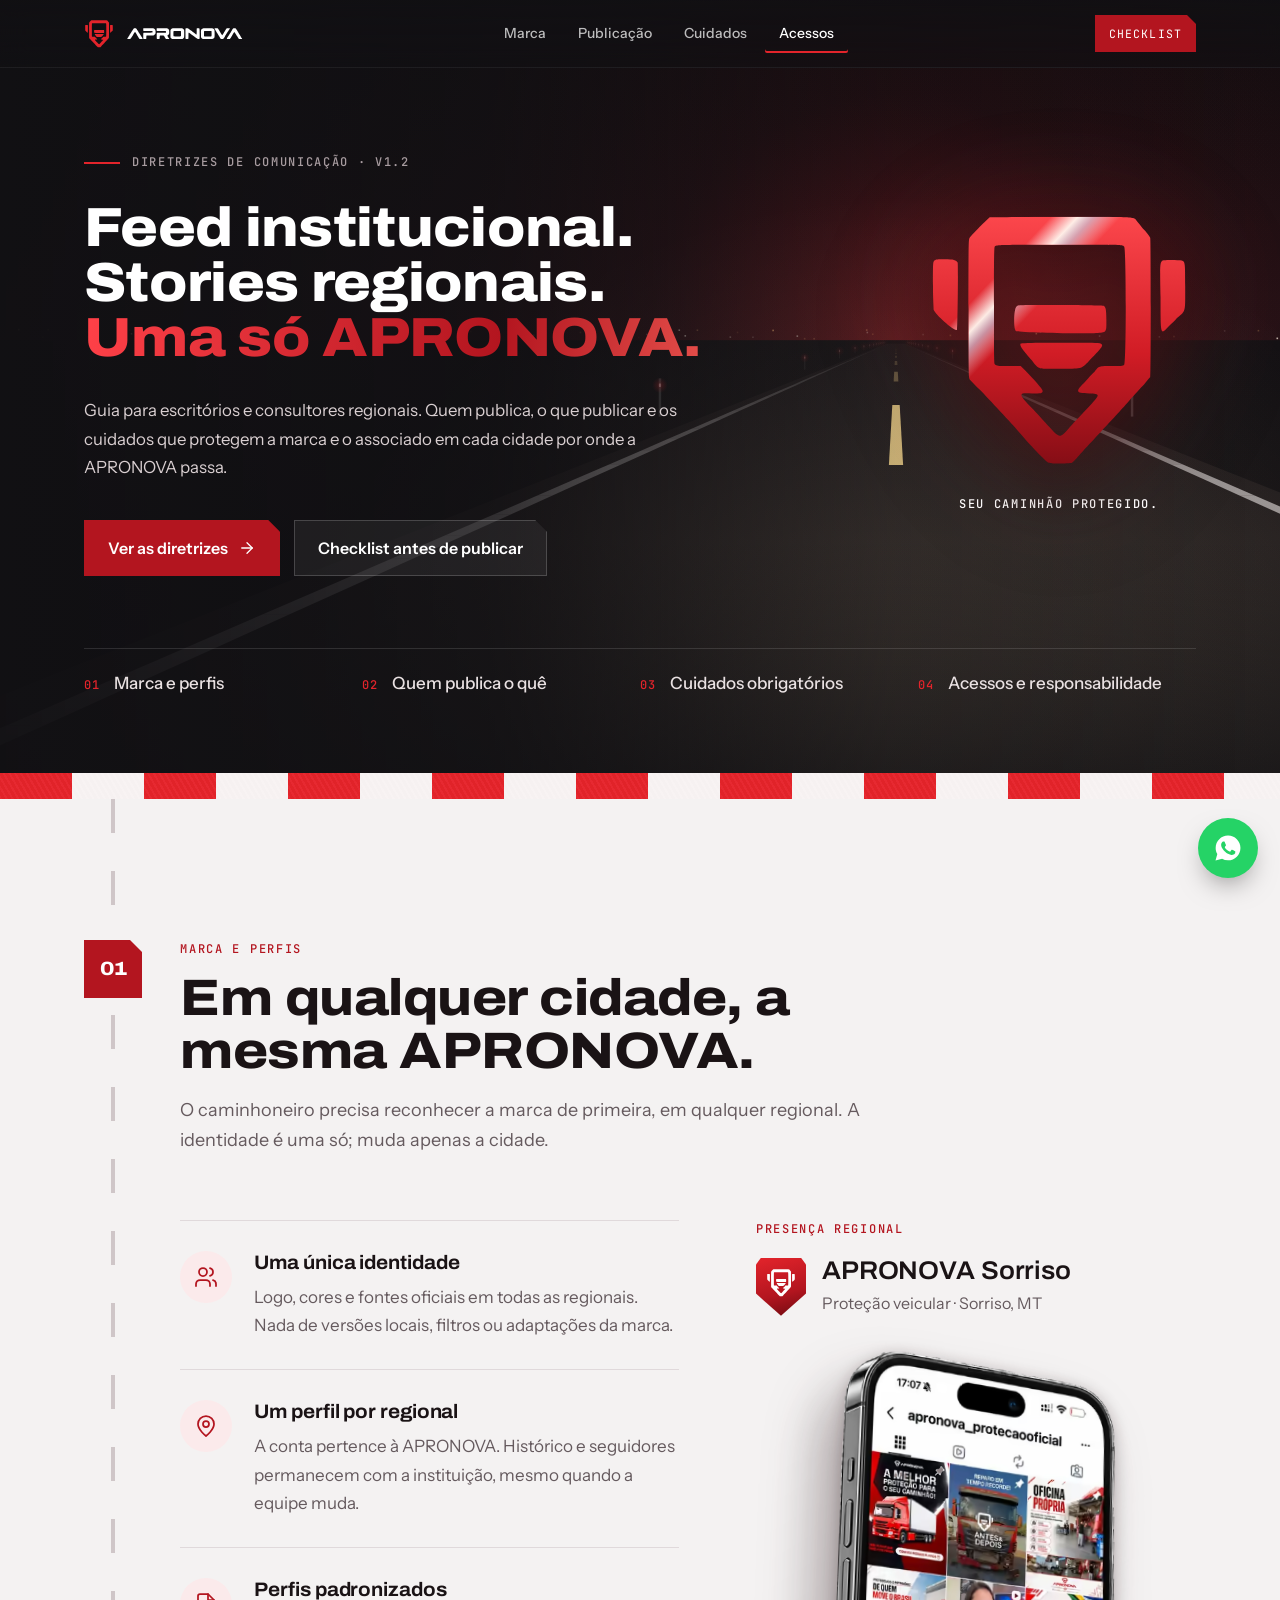
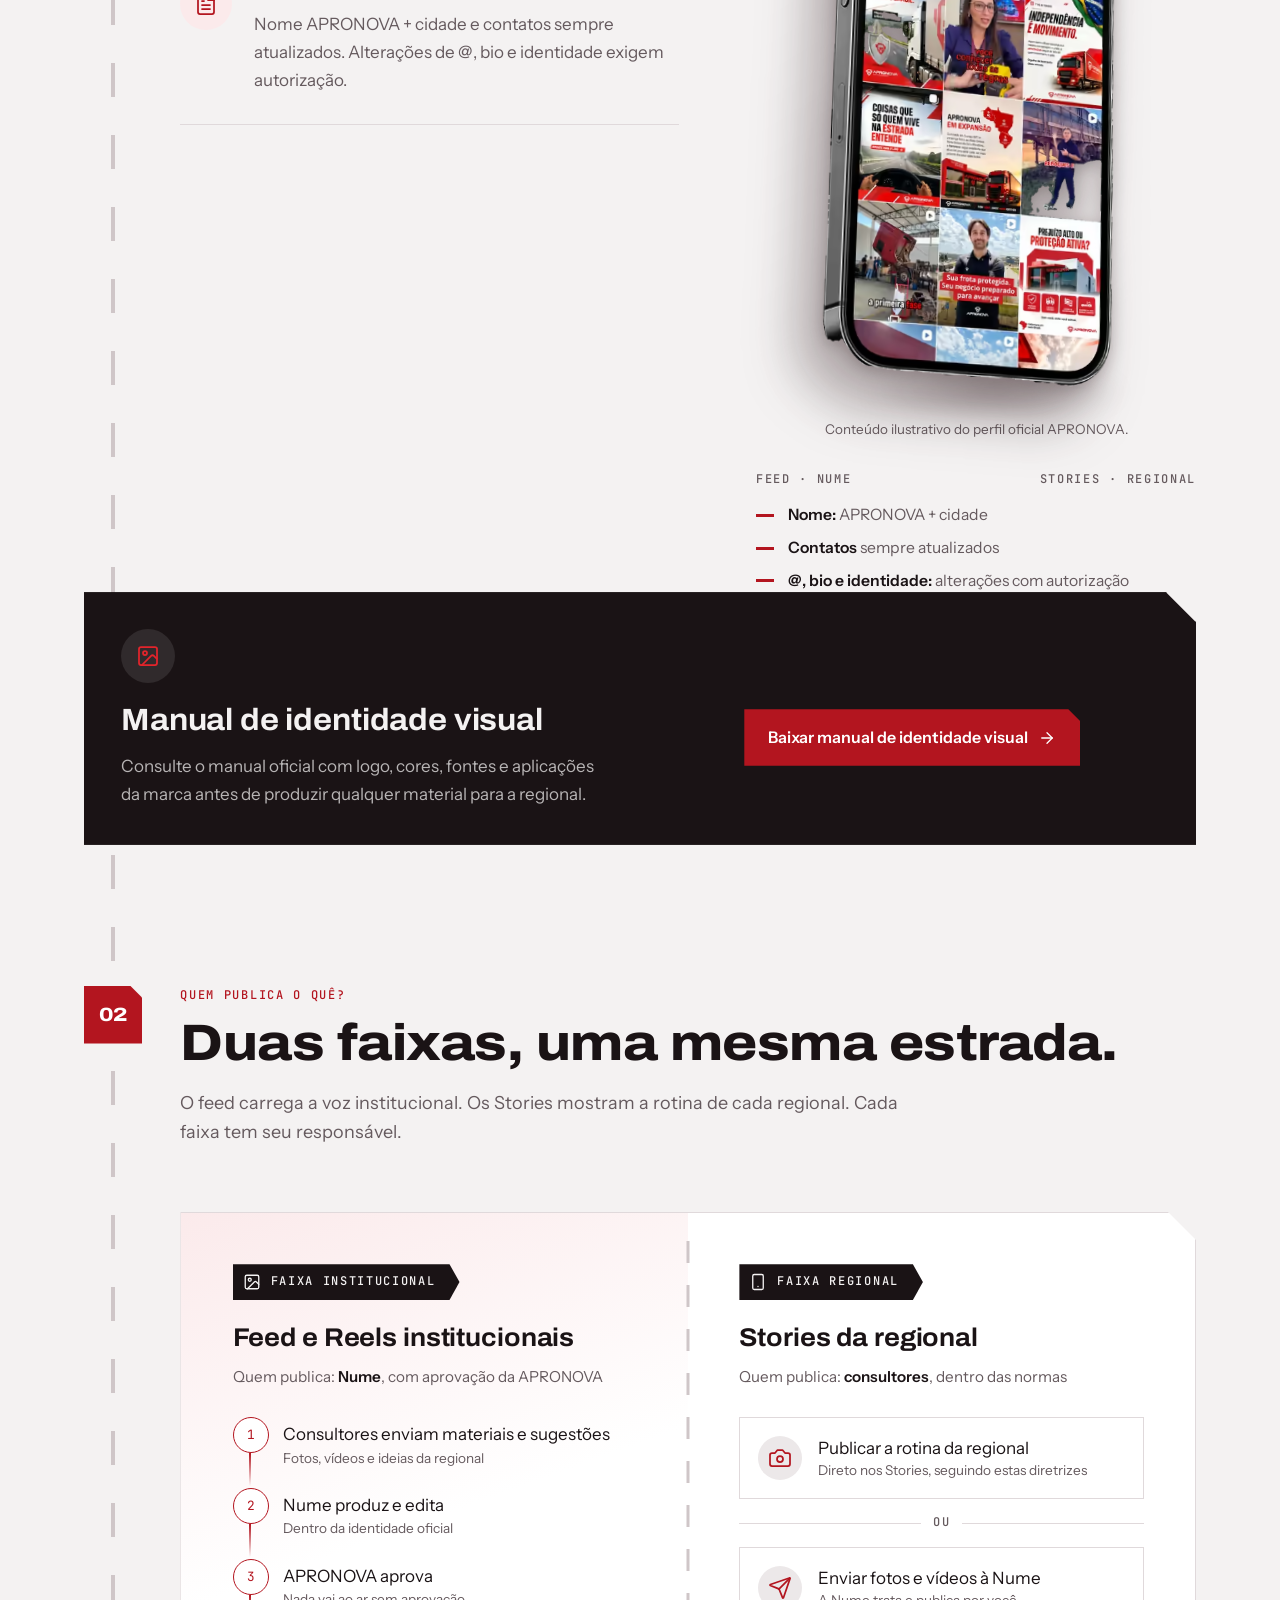
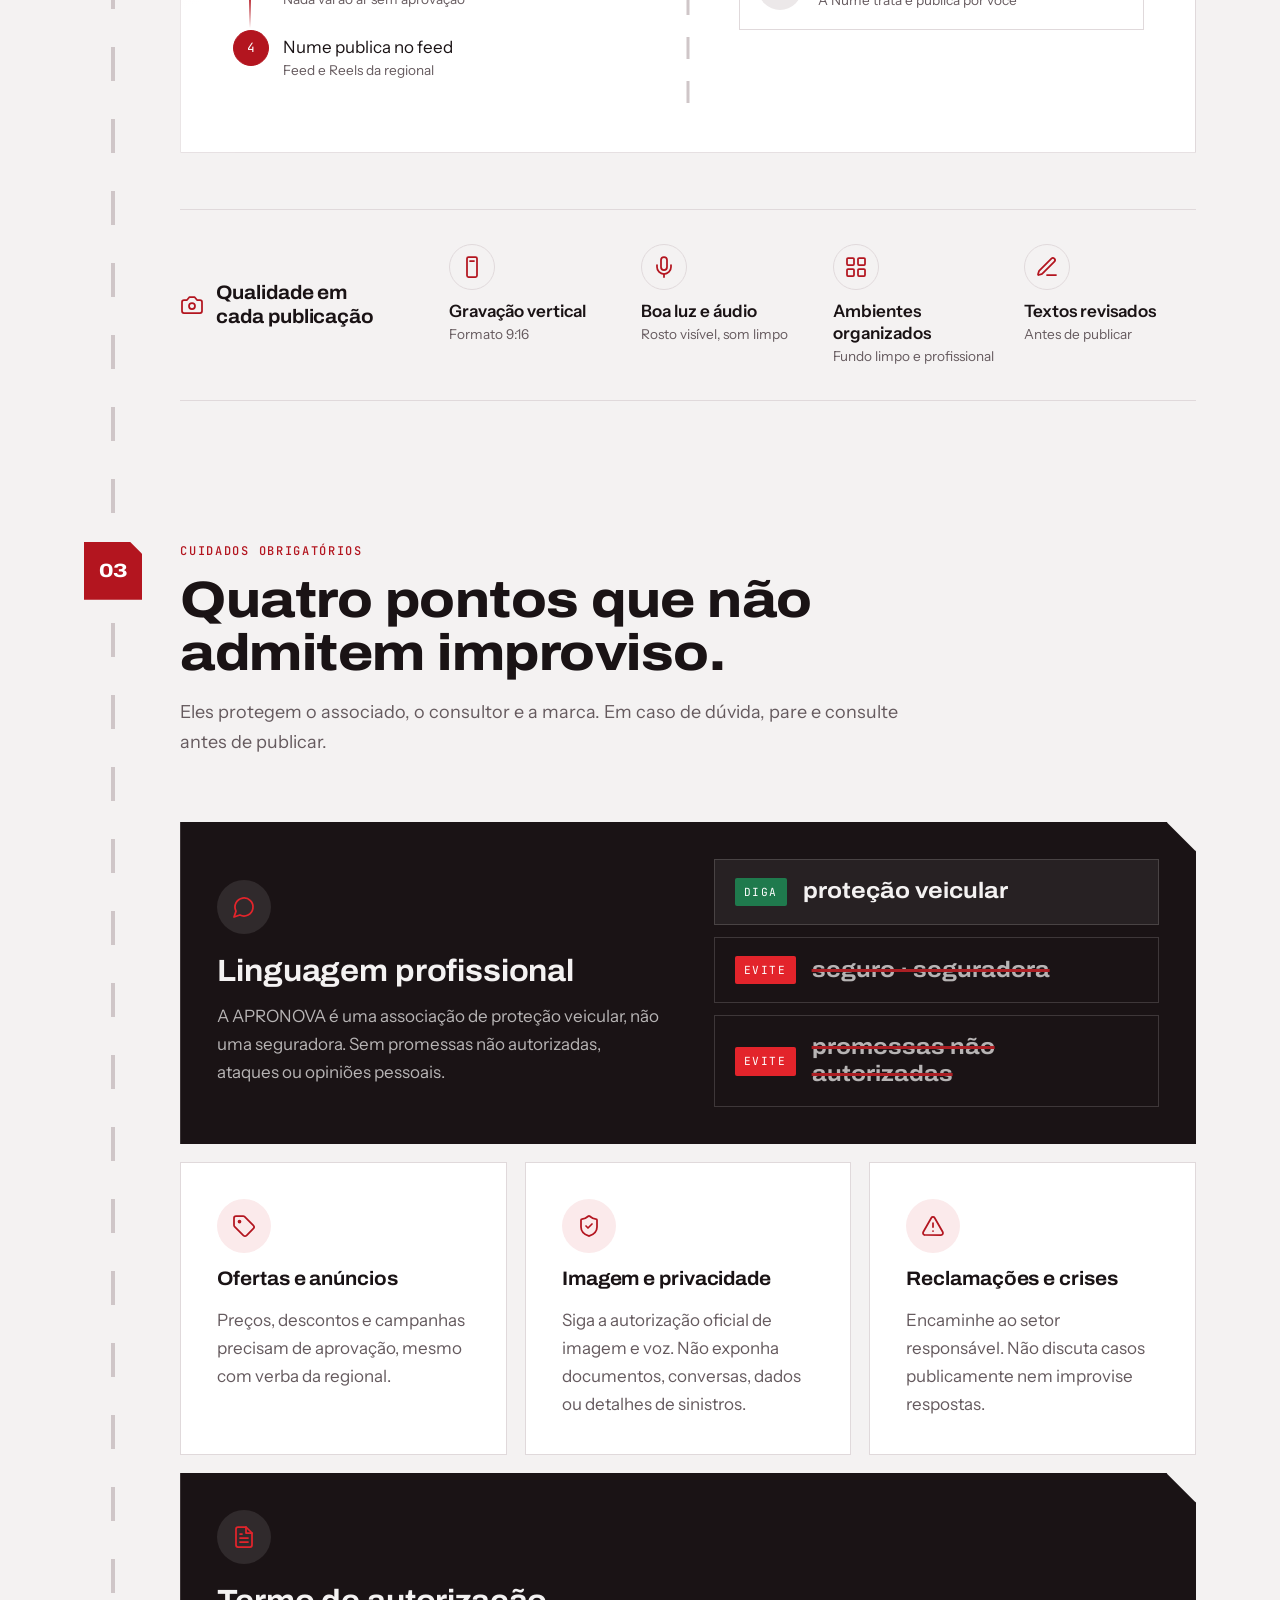
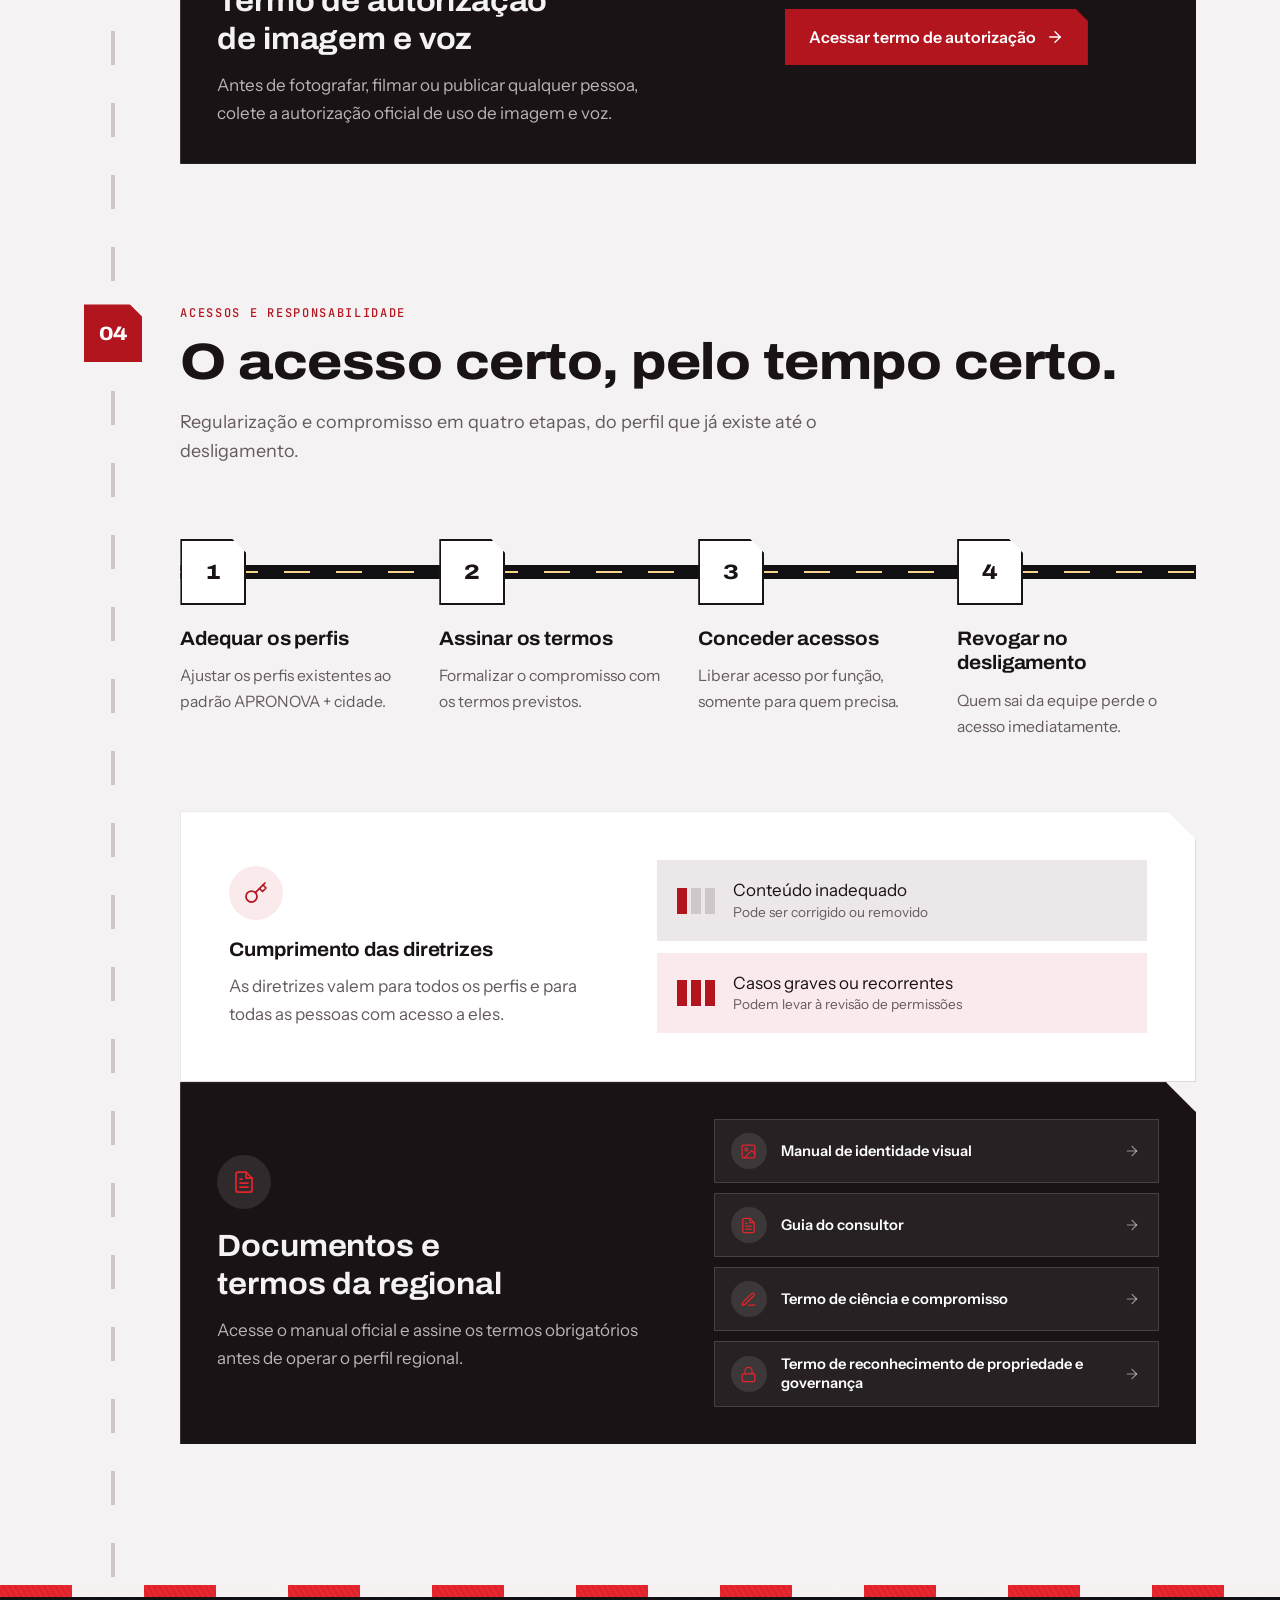
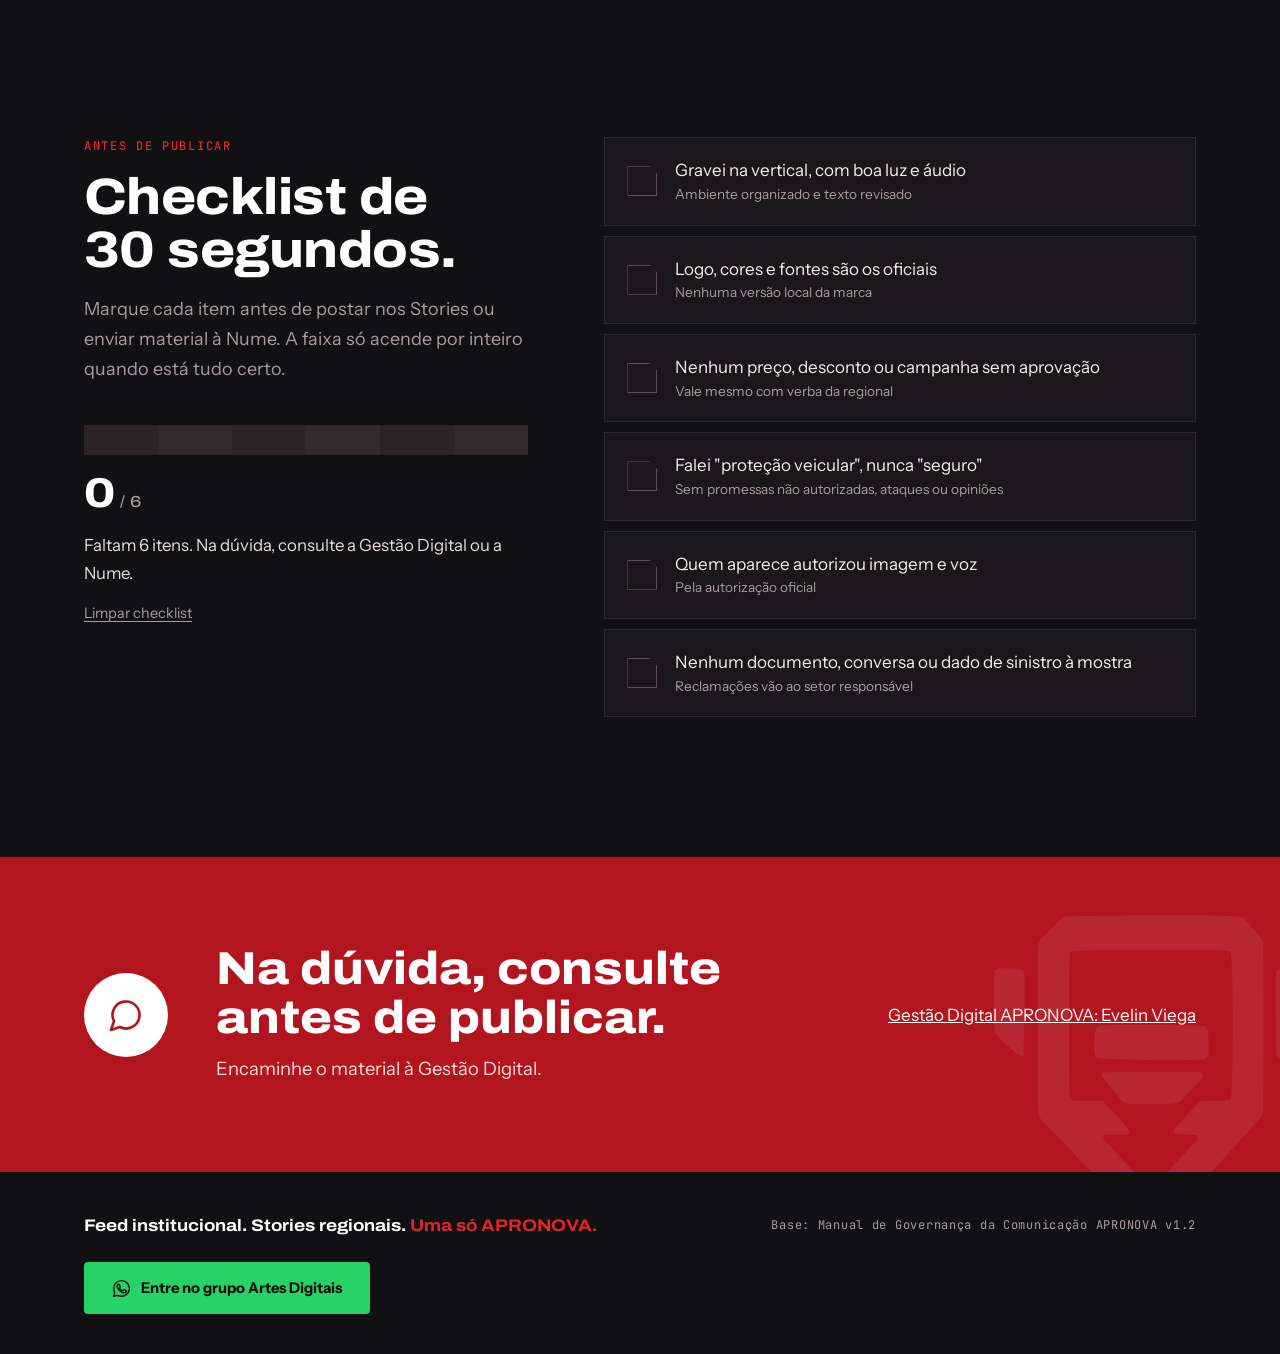
==== index.html @ 6cb8e31b "Atualiza link do manual da marca e corrige grafia do nome" ====
<!doctype html><html lang="pt-BR"><head>
<meta charset="utf-8">
<meta name="viewport" content="width=device-width,initial-scale=1"><title>Diretrizes APRONOVA</title>
<meta name="theme-color" content="#111013">
<link rel="icon" type="image/svg+xml" href="favicon.svg">
<meta property="og:title" content="Diretrizes de comunicação APRONOVA">
<meta property="og:description" content="Feed institucional. Stories regionais. Uma só APRONOVA. Guia para escritórios e consultores regionais.">
<meta property="og:type" content="website">
<meta name="description" content="Diretrizes de comunicação APRONOVA para escritórios e consultores regionais.">
<link rel="preconnect" href="https://fonts.googleapis.com">
<link rel="preconnect" href="https://fonts.gstatic.com" crossorigin>
<link rel="stylesheet" href="https://fonts.googleapis.com/css2?family=Archivo:wdth,wght@62..125,400..900&family=Instrument+Sans:wght@400..700&family=JetBrains+Mono:wght@400;500&display=swap">
<link rel="stylesheet" href="style.css"></head><body>
<svg width="0" height="0" style="position:absolute" aria-hidden="true" focusable="false"><defs><g id="apn"><path id="apn-p" transform="translate(0.000000,565.000000) scale(1.000000,-1.000000)" d="M629 547 c-2 -1 -28 -27 -30 -31 -1 -3 -1 -12 -1 -103 0 -99 0 -99 2 -103 2 -2 9 -10 17 -17 16 -17 49 -52 57 -62 11 -13 37 -41 41 -42 2 -2 31 -1 34 0 1 1 4 4 7 7 2 2 12 14 23 25 33
36 39 42 53 58 8 9 18 20 22 24 4 5 8 10 9 11 1 4 1 200 0 203 0 1 -4 7 -9 12 -4 4 -8 10 -10 12 -5 7 3 7 -111 7 -56 0 -102 -1 -104 -1z m196 -43 c3 -4 3 -170 0 -172 -2 -2 -5 -2 -18 -2
-19 0 -19 0 -25 -8 -2 -2 -9 -9 -14 -15 -15 -15 -14 -16 6 -17 17 -1 17 0 -4 -23 -9 -10 -21 -22 -26 -28 -14 -15 -12 -15 -31 5 -8 9 -20 22 -26 28 -17 18 -16 19 3 18 14 0 16 0 16 4 0 2
-13 17 -25 29 l-7 7 -10 0 c-6 0 -13 0 -17 0 -6 0 -10 1 -11 3 -1 1 -1 39 -1 86 0 46 0 84 1 85 2 3 4 3 96 3 91 0 91 0 93 -3z M668 417 c-4 -3 -5 -32 -1 -36 2 -2 77 -4 114 -3 19 1 18 0
18 19 0 16 -1 19 -4 21 -2 0 -24 1 -64 1 -60 0 -61 0 -63 -2z M709 364 c-19 0 -35 -1 -35 -1 -2 -2 1 -7 7 -14 3 -4 9 -10 11 -13 9 -11 7 -10 40 -10 34 0 30 -1 46 16 21 22 22 22 -12 22
-13 0 -38 0 -57 0z M548 484 c-2 -3 -2 -3 -2 -36 0 -19 1 -34 1 -36 3 -8 32 -33 34 -29 1 2 2 96 1 98 -2 4 -6 5 -19 5 -11 0 -12 0 -15 -2z M881 484 c-4 -3 -4 -6 -3 -54 0 -55 0 -55 11
-43 4 4 10 9 13 13 13 11 12 7 12 46 0 35 0 36 -5 38 -5 1 -26 1 -28 0z M217 152 c-3 -1 -4 -5 -4 -18 1 -18 -6 -16 58 -16 61 1 57 2 57 -11 0 -5 -1 -8 -2 -9 -1 -1 -12 -2 -55 -2 -53 0
-53 0 -55 -3 -2 -2 -3 -2 -3 -36 0 -43 -2 -39 19 -39 16 0 19 1 19 6 0 26 1 34 2 36 2 1 5 2 43 2 l41 0 8 4 c18 9 22 16 21 42 -1 20 -2 24 -10 32 -8 8 -15 11 -30 12 -17 1 -106 1 -109
0z M972 152 c-20 -1 -23 -2 -33 -11 -11 -10 -11 -9 -11 -58 0 -39 1 -43 2 -46 4 -7 15 -16 22 -18 2 0 29 -1 61 -1 70 0 70 0 81 18 4 7 4 87 0 96 -5 9 -16 18 -28 20 -5 1 -64 1 -94 0z
m85 -36 c3 -3 3 -59 0 -63 -2 -2 -2 -2 -42 -3 -22 0 -42 0 -44 0 -6 2 -6 4 -6 36 1 28 1 28 4 30 4 3 84 3 88 0z M101 151 c-2 0 -4 -2 -5 -3 -3 -2 -20 -28 -35 -52 -6 -9 -11 -18 -12 -20
-2 -2 -4 -6 -7 -10 -2 -4 -5 -9 -7 -11 -1 -3 -5 -10 -8 -14 -4 -5 -7 -11 -9 -13 -5 -9 -3 -10 17 -10 21 0 20 0 28 12 6 10 31 50 38 63 9 14 11 15 16 6 1 -3 3 -6 4 -7 1 -1 4 -6 6 -9 7
-13 18 -31 24 -41 3 -5 7 -12 9 -15 6 -10 6 -10 24 -9 26 0 26 -1 10 24 -5 7 -12 18 -16 26 -11 17 -18 28 -24 38 -3 5 -8 13 -11 18 -10 15 -15 23 -18 25 -3 3 -18 4 -24 2z M382 150 c-2
-2 -3 -3 -3 -14 0 -20 -6 -18 56 -18 28 1 52 1 54 0 8 -2 10 -20 2 -22 -1 0 -26 0 -55 0 -52 0 -52 0 -54 -3 -2 -2 -2 -2 -2 -37 0 -43 -2 -39 21 -38 16 0 15 -1 16 21 1 19 1 21 4 21 0 1
11 1 22 1 26 0 25 1 32 -13 14 -24 16 -28 18 -29 3 -1 38 -1 40 0 2 2 1 5 -2 9 -6 9 -20 30 -20 32 0 2 2 4 6 6 4 2 13 10 15 14 4 7 4 43 0 50 -3 7 -10 15 -17 18 -6 4 -6 4 -69 4 -60 0
-62 0 -64 -2z M578 151 c-9 -2 -20 -10 -25 -19 l-3 -5 0 -43 c0 -48 -1 -47 8 -56 10 -10 8 -9 69 -10 55 -1 65 -1 71 1 8 3 18 13 21 22 2 7 2 82 0 88 -3 7 -9 14 -19 18 l-8 5 -55 0 c-31
0 -57 -1 -59 -1z m100 -35 c4 -3 4 -60 0 -64 -5 -4 -86 -3 -89 1 -3 4 -3 58 0 62 2 3 2 3 44 3 41 0 43 0 45 -2z M741 151 c-5 -2 -5 -1 -5 -68 0 -60 0 -62 2 -63 3 -3 30 -3 33 0 2 1 2 5
2 38 0 19 1 36 1 37 2 3 5 2 11 -3 4 -3 14 -11 24 -18 36 -25 49 -34 61 -44 14 -11 17 -13 26 -13 7 0 12 2 14 5 3 5 2 124 -1 127 -2 3 -25 4 -30 2 -4 -2 -4 -1 -4 -40 -1 -35 -1 -38 -5
-37 -1 1 -10 8 -37 29 -22 16 -59 44 -62 46 -4 3 -26 4 -30 2z M1098 151 c-3 -2 -2 -5 1 -10 1 -2 6 -9 10 -16 4 -7 14 -24 23 -38 47 -78 40 -69 56 -69 9 0 13 0 15 2 3 1 14 17 23 33 10
15 42 67 52 82 11 17 12 17 -13 17 -22 0 -20 1 -33 -21 -6 -10 -12 -20 -14 -22 -1 -2 -2 -4 -2 -5 0 0 -3 -5 -6 -10 -4 -6 -9 -14 -11 -17 -7 -14 -9 -14 -15 -4 -2 4 -6 11 -9 15 -2 3 -10
17 -18 30 -17 28 -19 32 -23 33 -3 1 -34 1 -36 0z M1330 150 c-4 -2 -14 -15 -22 -30 -7 -12 -20 -33 -33 -53 -24 -36 -29 -47 -25 -48 3 -2 34 -1 36 0 2 1 10 13 17 25 3 5 24 40 33 54 4 7
8 7 11 1 2 -4 4 -7 11 -18 2 -3 9 -15 16 -26 24 -42 21 -38 44 -37 20 0 22 1 17 9 -5 7 -15 23 -19 30 -2 3 -7 11 -11 17 -4 6 -11 17 -15 24 -10 16 -29 47 -31 49 -4 4 -23 7 -29 3z"/></g>
<clipPath id="apn-clip"><use href="#apn-p"/></clipPath><linearGradient id="apn-base" x1="0" y1="0" x2="0" y2="1"><stop offset="0" stop-color="#FF4A4F"/><stop offset=".55" stop-color="#D11C25"/><stop offset="1" stop-color="#7E0C14"/></linearGradient><linearGradient id="apn-sheen" gradientUnits="userSpaceOnUse" x1="520" y1="0" x2="940" y2="395"><stop offset="0" stop-color="#fff" stop-opacity="0"/><stop offset=".44" stop-color="#fff" stop-opacity="0"/><stop offset=".49" stop-color="#FFF6EE" stop-opacity=".95"/><stop offset=".52" stop-color="#BFE9FF" stop-opacity=".55"/><stop offset=".57" stop-color="#fff" stop-opacity="0"/><stop offset="1" stop-color="#fff" stop-opacity="0"/><animateTransform id="sheen-anim" attributeName="gradientTransform" type="translate" values="-640 -600; -640 -600; 640 600" keyTimes="0; .35; 1" dur="4.8s" repeatCount="indefinite"/></linearGradient></defs>
<symbol id="i-users" viewBox="0 0 24 24"><path d="M16 21v-2a4 4 0 0 0-4-4H6a4 4 0 0 0-4 4v2"/><circle cx="9" cy="7" r="4"/><path d="M22 21v-2a4 4 0 0 0-3-3.87"/><path d="M16 3.13a4 4 0 0 1 0 7.75"/></symbol>
<symbol id="i-pin" viewBox="0 0 24 24"><path d="M20 10c0 6-8 12-8 12s-8-6-8-12a8 8 0 0 1 16 0Z"/><circle cx="12" cy="10" r="3"/></symbol>
<symbol id="i-file" viewBox="0 0 24 24"><path d="M14 2H6a2 2 0 0 0-2 2v16a2 2 0 0 0 2 2h12a2 2 0 0 0 2-2V8z"/><path d="M14 2v6h6"/><path d="M16 13H8"/><path d="M16 17H8"/><path d="M10 9H8"/></symbol>
<symbol id="i-image" viewBox="0 0 24 24"><rect x="3" y="3" width="18" height="18" rx="2"/><circle cx="9" cy="9" r="2"/><path d="m21 15-3.09-3.09a2 2 0 0 0-2.82 0L6 21"/></symbol>
<symbol id="i-phone" viewBox="0 0 24 24"><rect x="5" y="2" width="14" height="20" rx="2"/><path d="M12 18h.01"/></symbol>
<symbol id="i-camera" viewBox="0 0 24 24"><path d="M14.5 4h-5L7 7H4a2 2 0 0 0-2 2v9a2 2 0 0 0 2 2h16a2 2 0 0 0 2-2V9a2 2 0 0 0-2-2h-3l-2.5-3z"/><circle cx="12" cy="13" r="3"/></symbol>
<symbol id="i-tag" viewBox="0 0 24 24"><path d="M12.586 2.586A2 2 0 0 0 11.172 2H4a2 2 0 0 0-2 2v7.172a2 2 0 0 0 .586 1.414l8.704 8.704a2.426 2.426 0 0 0 3.42 0l6.58-6.58a2.426 2.426 0 0 0 0-3.42z"/><circle cx="7.5" cy="7.5" r="1"/></symbol>
<symbol id="i-msg" viewBox="0 0 24 24"><path d="M7.9 20A9 9 0 1 0 4 16.1L2 22Z"/></symbol>
<symbol id="i-shield" viewBox="0 0 24 24"><path d="M20 13c0 5-3.5 7.5-7.66 8.95a1 1 0 0 1-.67-.01C7.5 20.5 4 18 4 13V6a1 1 0 0 1 1-1c2 0 4.5-1.2 6.24-2.72a1.17 1.17 0 0 1 1.52 0C14.51 3.81 17 5 19 5a1 1 0 0 1 1 1z"/><path d="m9 12 2 2 4-4"/></symbol>
<symbol id="i-alert" viewBox="0 0 24 24"><path d="m21.73 18-8-14a2 2 0 0 0-3.48 0l-8 14A2 2 0 0 0 4 21h16a2 2 0 0 0 1.73-3"/><path d="M12 9v4"/><path d="M12 17h.01"/></symbol>
<symbol id="i-key" viewBox="0 0 24 24"><circle cx="7.5" cy="15.5" r="5.5"/><path d="m21 2-9.6 9.6"/><path d="m15.5 7.5 3 3L22 7l-3-3"/></symbol>
<symbol id="i-check" viewBox="0 0 24 24"><path d="M20 6 9 17l-5-5"/></symbol>
<symbol id="i-lock" viewBox="0 0 24 24"><rect x="3" y="11" width="18" height="11" rx="2"/><path d="M7 11V7a5 5 0 0 1 10 0v4"/></symbol>
<symbol id="i-mic" viewBox="0 0 24 24"><path d="M12 2a3 3 0 0 0-3 3v7a3 3 0 0 0 6 0V5a3 3 0 0 0-3-3Z"/><path d="M19 10v2a7 7 0 0 1-14 0v-2"/><path d="M12 19v3"/></symbol>
<symbol id="i-grid" viewBox="0 0 24 24"><rect x="3" y="3" width="7" height="7" rx="1"/><rect x="14" y="3" width="7" height="7" rx="1"/><rect x="14" y="14" width="7" height="7" rx="1"/><rect x="3" y="14" width="7" height="7" rx="1"/></symbol>
<symbol id="i-pen" viewBox="0 0 24 24"><path d="M12 20h9"/><path d="M16.376 3.622a1 1 0 0 1 3.002 3.002L7.368 18.635a2 2 0 0 1-.855.506l-2.872.838a.5.5 0 0 1-.62-.62l.838-2.872a2 2 0 0 1 .506-.854z"/></symbol>
<symbol id="i-arrow" viewBox="0 0 24 24"><path d="M5 12h14"/><path d="m12 5 7 7-7 7"/></symbol>
<symbol id="i-send" viewBox="0 0 24 24"><path d="M14.536 21.686a.5.5 0 0 0 .937-.024l6.5-19a.496.496 0 0 0-.635-.635l-19 6.5a.5.5 0 0 0-.024.937l7.93 3.18a2 2 0 0 1 1.112 1.11z"/><path d="m21.854 2.147-10.94 10.939"/></symbol>
<symbol id="i-vertical" viewBox="0 0 24 24"><rect x="7" y="2" width="10" height="20" rx="1.5"/><path d="M10 6h4"/></symbol>
<symbol id="i-whatsapp" viewBox="0 0 24 24"><path d="M12.04 2C6.58 2 2.13 6.45 2.13 11.91c0 1.75.46 3.45 1.32 4.95L2 22l5.25-1.38a9.9 9.9 0 0 0 4.79 1.22h.01c5.46 0 9.91-4.45 9.91-9.91 0-2.65-1.03-5.14-2.9-7.01A9.82 9.82 0 0 0 12.04 2zm5.82 14.09c-.24.68-1.4 1.32-1.93 1.4-.49.08-1.11.11-1.79-.11-.41-.13-.94-.3-1.62-.6-2.85-1.23-4.71-4.08-4.85-4.27-.14-.19-1.16-1.54-1.16-2.94 0-1.4.73-2.08.99-2.37.26-.28.56-.35.75-.35.19 0 .38 0 .54.01.17.01.41-.07.64.49.24.58.81 2 .88 2.14.07.14.12.31.02.5-.09.19-.14.31-.28.48-.14.17-.29.37-.42.5-.14.14-.28.29-.12.57.16.28.71 1.17 1.52 1.9 1.05.94 1.93 1.23 2.21 1.37.28.14.44.12.61-.07.17-.19.71-.83.9-1.12.19-.28.38-.23.63-.14.26.09 1.64.77 1.92.91.28.14.47.21.54.33.07.12.07.68-.17 1.36z"/></symbol>
</svg><nav class="nav" aria-label="Seções"><div class="wrap"><a class="brand" href="#topo" aria-label="APRONOVA, início"><svg class="m" viewBox="530 0 400 390" aria-hidden="true"><use href="#apn"/></svg><svg class="w" viewBox="0 398 1460 160" aria-hidden="true"><use href="#apn"/></svg></a><ul><li><a class="lk" href="#marca">Marca</a></li>
<li><a class="lk" href="#publicacao">Publicação</a></li>
<li><a class="lk" href="#cuidados">Cuidados</a></li>
<li><a class="lk" href="#acessos">Acessos</a></li>
</ul>
<a class="cta-mini" href="#checklist">Checklist</a></div>
</nav>
<header class="hero" id="topo"><canvas id="road" aria-hidden="true"></canvas><div class="wrap"><div class="hero-grid"><div><span class="eyebrow label">Diretrizes de comunicação · v1.2</span><h1 class="h1"><span class="ln dim">Feed institucional.</span><span class="ln dim">Stories regionais.</span><span class="ln flow">Uma só APRONOVA.</span></h1>
<p class="lead">Guia para escritórios e consultores regionais. Quem publica, o que publicar e os cuidados que protegem a marca e o associado em cada cidade por onde a APRONOVA passa.</p>
<div class="hero-actions"><a class="btn btn-red" href="#marca">Ver as diretrizes <svg class="ico" aria-hidden="true"><use href="#i-arrow"/></svg></a><a class="btn btn-ghost" href="#checklist">Checklist antes de publicar</a></div>
</div>
<div class="emblem" aria-hidden="true"><svg viewBox="530 0 400 390"><rect x="520" y="0" width="420" height="395" fill="url(#apn-base)" clip-path="url(#apn-clip)"/><rect x="520" y="0" width="420" height="395" fill="url(#apn-sheen)" clip-path="url(#apn-clip)"/></svg><p class="tag label"><b>Seu caminhão protegido.</b></p>
</div>
</div>
<nav class="hero-index" aria-label="Índice"><a href="#marca"><span>01</span>Marca e perfis</a><a href="#publicacao"><span>02</span>Quem publica o quê</a><a href="#cuidados"><span>03</span>Cuidados obrigatórios</a><a href="#acessos"><span>04</span>Acessos e responsabilidade</a></nav>
</div>
</header>
<div class="tape" role="presentation"></div>
<main class="route"><section class="sec" id="marca"><div class="wrap"><div class="sec-head"><div class="plate">01</div>
<div><span class="label">Marca e perfis</span><h2 class="h2">Em qualquer cidade, a mesma APRONOVA.</h2>
<p class="intro">O caminhoneiro precisa reconhecer a marca de primeira, em qualquer regional. A identidade é uma só; muda apenas a cidade.</p>
</div>
</div>
<div class="body marca"><div class="pillars"><div class="pillar lit reveal"><div class="ib"><svg class="ico" aria-hidden="true"><use href="#i-users"/></svg></div>
<div><h3 class="h3">Uma única identidade</h3>
<p>Logo, cores e fontes oficiais em todas as regionais. Nada de versões locais, filtros ou adaptações da marca.</p>
</div>
</div>
<div class="pillar lit reveal"><div class="ib"><svg class="ico" aria-hidden="true"><use href="#i-pin"/></svg></div>
<div><h3 class="h3">Um perfil por regional</h3>
<p>A conta pertence à APRONOVA. Histórico e seguidores permanecem com a instituição, mesmo quando a equipe muda.</p>
</div>
</div>
<div class="pillar lit reveal"><div class="ib"><svg class="ico" aria-hidden="true"><use href="#i-file"/></svg></div>
<div><h3 class="h3">Perfis padronizados</h3>
<p>Nome APRONOVA + cidade e contatos sempre atualizados. Alterações de @, bio e identidade exigem autorização.</p>
</div>
</div>
</div>
<div class="presence reveal"><span class="label presence-kicker">Presença regional</span>
<div class="presence-id"><span class="badge" aria-hidden="true"><svg viewBox="530 0 400 390"><use href="#apn"/></svg></span><div><div class="pid-name">APRONOVA Sorriso</div><div class="pid-sub">Proteção veicular · Sorriso, MT</div></div></div>
<figure class="device-wrap"><div class="device"><div class="device-tilt"><img src="phone.avif" width="440" height="936" alt="Perfil oficial da APRONOVA no Instagram, com o feed institucional em grade" decoding="async"><span class="device-sheen" aria-hidden="true"></span></div></div><span class="device-shadow" aria-hidden="true"></span></figure>
<p class="presence-cap">Conteúdo ilustrativo do perfil oficial APRONOVA.</p>
<div class="feed-cap label"><span>Feed · Nume</span><span>Stories · Regional</span></div>
<ul class="rules"><li><span><strong>Nome:</strong> APRONOVA + cidade</span></li><li><span><strong>Contatos</strong> sempre atualizados</span></li><li><span><strong>@, bio e identidade:</strong> alterações com autorização</span></li></ul>
</div>
</div>
<article class="cc wide chamfer reveal manual-cta"><div><div class="ib" style="margin-bottom:18px"><svg class="ico" aria-hidden="true"><use href="#i-image"/></svg></div>
<h3 class="h3">Manual de identidade visual</h3>
<p style="margin-top:12px">Consulte o manual oficial com logo, cores, fontes e aplicações da marca antes de produzir qualquer material para a regional.</p>
</div>
<div class="hero-actions" style="justify-content:center"><a class="btn btn-red" href="https://drive.google.com/file/d/1jjr7LyIbxkj4aa_VFfDfLaN94IUOBX1W/view?usp=share_link" target="_blank" rel="noopener">Baixar manual de identidade visual <svg class="ico" aria-hidden="true"><use href="#i-arrow"/></svg></a></div>
</article>
</div>
</section>
<section class="sec" id="publicacao"><div class="wrap"><div class="sec-head"><div class="plate">02</div>
<div><span class="label">Quem publica o quê?</span><h2 class="h2">Duas faixas, uma mesma estrada.</h2>
<p class="intro">O feed carrega a voz institucional. Os Stories mostram a rotina de cada regional. Cada faixa tem seu responsável.</p>
</div>
</div>
<div class="body"><div class="lanes chamfer reveal"><div class="lane inst"><span class="sign label"><svg class="ico" aria-hidden="true"><use href="#i-image"/></svg>Faixa institucional</span><h3 class="h3">Feed e Reels institucionais</h3>
<p class="who">Quem publica: <b>Nume</b>, com aprovação da APRONOVA</p>
<ol class="steps"><li><span>Consultores enviam materiais e sugestões<small>Fotos, vídeos e ideias da regional</small></span></li>
<li><span>Nume produz e edita<small>Dentro da identidade oficial</small></span></li>
<li><span>APRONOVA aprova<small>Nada vai ao ar sem aprovação</small></span></li>
<li><span>Nume publica no feed<small>Feed e Reels da regional</small></span></li>
</ol>
</div>
<div class="lane"><span class="sign label"><svg class="ico" aria-hidden="true"><use href="#i-phone"/></svg>Faixa regional</span><h3 class="h3">Stories da regional</h3>
<p class="who">Quem publica: <b>consultores</b>, dentro das normas</p>
<div class="or"><div class="opt"><div class="ib"><svg class="ico" aria-hidden="true"><use href="#i-camera"/></svg></div>
<p>Publicar a rotina da regional<small>Direto nos Stories, seguindo estas diretrizes</small></p>
</div>
<div class="sep label">ou</div>
<div class="opt"><div class="ib"><svg class="ico" aria-hidden="true"><use href="#i-send"/></svg></div>
<p>Enviar fotos e vídeos à Nume<small>A Nume trata e publica por você</small></p>
</div>
</div>
</div>
</div>
<div class="quality reveal"><h3 class="h3"><svg class="ico" aria-hidden="true"><use href="#i-camera"/></svg>Qualidade em cada publicação</h3>
<div class="qgrid"><div class="q"><div class="ib"><svg class="ico" aria-hidden="true"><use href="#i-vertical"/></svg></div>
<p>Gravação vertical<br><small>Formato 9:16</small></p>
</div>
<div class="q"><div class="ib"><svg class="ico" aria-hidden="true"><use href="#i-mic"/></svg></div>
<p>Boa luz e áudio<br><small>Rosto visível, som limpo</small></p>
</div>
<div class="q"><div class="ib"><svg class="ico" aria-hidden="true"><use href="#i-grid"/></svg></div>
<p>Ambientes organizados<br><small>Fundo limpo e profissional</small></p>
</div>
<div class="q"><div class="ib"><svg class="ico" aria-hidden="true"><use href="#i-pen"/></svg></div>
<p>Textos revisados<br><small>Antes de publicar</small></p>
</div>
</div>
</div>
</div>
</div>
</section>
<section class="sec" id="cuidados"><div class="wrap"><div class="sec-head"><div class="plate">03</div>
<div><span class="label">Cuidados obrigatórios</span><h2 class="h2">Quatro pontos que não admitem improviso.</h2>
<p class="intro">Eles protegem o associado, o consultor e a marca. Em caso de dúvida, pare e consulte antes de publicar.</p>
</div>
</div>
<div class="body care"><article class="cc wide chamfer reveal"><div><div class="ib" style="margin-bottom:18px"><svg class="ico" aria-hidden="true"><use href="#i-msg"/></svg></div>
<h3 class="h3">Linguagem profissional</h3>
<p style="margin-top:12px">A APRONOVA é uma associação de proteção veicular, não uma seguradora. Sem promessas não autorizadas, ataques ou opiniões pessoais.</p>
</div>
<div class="say"><div class="row yes"><span class="tagp">Diga</span><span class="w">proteção veicular</span></div>
<div class="row no"><span class="tagp">Evite</span><span class="w">seguro · seguradora</span></div>
<div class="row no"><span class="tagp">Evite</span><span class="w">promessas não autorizadas</span></div>
</div>
</article>
<article class="cc lit reveal"><div class="ib"><svg class="ico" aria-hidden="true"><use href="#i-tag"/></svg></div>
<h3 class="h3">Ofertas e anúncios</h3>
<p>Preços, descontos e campanhas precisam de aprovação, mesmo com verba da regional.</p>
</article>
<article class="cc lit reveal"><div class="ib"><svg class="ico" aria-hidden="true"><use href="#i-shield"/></svg></div>
<h3 class="h3">Imagem e privacidade</h3>
<p>Siga a autorização oficial de imagem e voz. Não exponha documentos, conversas, dados ou detalhes de sinistros.</p>
</article>
<article class="cc lit alert reveal"><div class="ib"><svg class="ico" aria-hidden="true"><use href="#i-alert"/></svg></div>
<h3 class="h3">Reclamações e crises</h3>
<p>Encaminhe ao setor responsável. Não discuta casos publicamente nem improvise respostas.</p>
</article>
<article class="cc wide chamfer reveal auth-cta"><div><div class="ib" style="margin-bottom:18px"><svg class="ico" aria-hidden="true"><use href="#i-file"/></svg></div>
<h3 class="h3">Termo de autorização de imagem e voz</h3>
<p style="margin-top:12px">Antes de fotografar, filmar ou publicar qualquer pessoa, colete a autorização oficial de uso de imagem e voz.</p>
</div>
<div class="hero-actions" style="justify-content:center"><a class="btn btn-red" href="https://docs.google.com/forms/d/e/1FAIpQLSeZDqoa9nGOHtjI-oqkvRG4uuX-mpaJtaLEymn-RT_DI3qh9A/viewform?usp=sharing&ouid=100892013438287894046" target="_blank" rel="noopener">Acessar termo de autorização <svg class="ico" aria-hidden="true"><use href="#i-arrow"/></svg></a></div>
</article>
</div>
</div>
</section>
<section class="sec" id="acessos"><div class="wrap"><div class="sec-head"><div class="plate">04</div>
<div><span class="label">Acessos e responsabilidade</span><h2 class="h2">O acesso certo, pelo tempo certo.</h2>
<p class="intro">Regularização e compromisso em quatro etapas, do perfil que já existe até o desligamento.</p>
</div>
</div>
<div class="body"><div class="road reveal"><div class="stop"><div class="km">1</div>
<h3 class="h3">Adequar os perfis</h3>
<p>Ajustar os perfis existentes ao padrão APRONOVA + cidade.</p>
</div>
<div class="stop"><div class="km">2</div>
<h3 class="h3">Assinar os termos</h3>
<p>Formalizar o compromisso com os termos previstos.</p>
</div>
<div class="stop"><div class="km">3</div>
<h3 class="h3">Conceder acessos</h3>
<p>Liberar acesso por função, somente para quem precisa.</p>
</div>
<div class="stop"><div class="km">4</div>
<h3 class="h3">Revogar no desligamento</h3>
<p>Quem sai da equipe perde o acesso imediatamente.</p>
</div>
</div>
<div class="enforce chamfer reveal"><div><div class="ib"><svg class="ico" aria-hidden="true"><use href="#i-key"/></svg></div>
<h3 class="h3">Cumprimento das diretrizes</h3>
<p>As diretrizes valem para todos os perfis e para todas as pessoas com acesso a eles.</p>
</div>
<div class="levels"><div class="lvl l1"><span class="bar" aria-hidden="true"><i></i><i></i><i></i></span><p>Conteúdo inadequado<small>Pode ser corrigido ou removido</small></p>
</div>
<div class="lvl l2"><span class="bar" aria-hidden="true"><i></i><i></i><i></i></span><p>Casos graves ou recorrentes<small>Podem levar à revisão de permissões</small></p>
</div>
</div>
</div>
<article class="cc wide chamfer reveal docs-cta"><div><div class="ib" style="margin-bottom:18px"><svg class="ico" aria-hidden="true"><use href="#i-file"/></svg></div>
<h3 class="h3">Documentos e termos da regional</h3>
<p style="margin-top:12px">Acesse o manual oficial e assine os termos obrigatórios antes de operar o perfil regional.</p>
</div>
<div class="doc-links">
<a class="doc-link" href="https://drive.google.com/file/d/1jjr7LyIbxkj4aa_VFfDfLaN94IUOBX1W/view?usp=share_link" target="_blank" rel="noopener"><span class="ib"><svg class="ico" aria-hidden="true"><use href="#i-image"/></svg></span><span class="doc-link-t">Manual de identidade visual</span><svg class="ico arr" aria-hidden="true"><use href="#i-arrow"/></svg></a>
<a class="doc-link" href="https://docs.google.com/document/d/1Q_Q-b66lin9G_TEW-RFKDCEnqfah5cZW-IfC5_PTTw4/edit?usp=sharing" target="_blank" rel="noopener"><span class="ib"><svg class="ico" aria-hidden="true"><use href="#i-file"/></svg></span><span class="doc-link-t">Guia do consultor</span><svg class="ico arr" aria-hidden="true"><use href="#i-arrow"/></svg></a>
<a class="doc-link" href="https://docs.google.com/forms/d/e/1FAIpQLSfEcMYTbZy8fCdZ2a1cM8PzN1avmzPobIGlnoUR9f-c1R6mrw/viewform?usp=publish-editor" target="_blank" rel="noopener"><span class="ib"><svg class="ico" aria-hidden="true"><use href="#i-pen"/></svg></span><span class="doc-link-t">Termo de ciência e compromisso</span><svg class="ico arr" aria-hidden="true"><use href="#i-arrow"/></svg></a>
<a class="doc-link" href="#" target="_blank" rel="noopener"><span class="ib"><svg class="ico" aria-hidden="true"><use href="#i-lock"/></svg></span><span class="doc-link-t">Termo de reconhecimento de propriedade e governança</span><svg class="ico arr" aria-hidden="true"><use href="#i-arrow"/></svg></a>
</div>
</article>
</div>
</div>
</section>
</main>
<div class="tape slim" role="presentation"></div>
<section class="check" id="checklist"><div class="wrap check-grid"><div><span class="label">Antes de publicar</span><h2 class="h2">Checklist de 30 segundos.</h2>
<p class="intro">Marque cada item antes de postar nos Stories ou enviar material à Nume. A faixa só acende por inteiro quando está tudo certo.</p>
<div class="meter" id="meter"><div class="tape6" aria-hidden="true"><i></i><i></i><i></i><i></i><i></i><i></i></div>
<div class="count"><span class="num"><span id="n">0</span><small> / 6</small></span></div>
<p class="msg" id="msg" aria-live="polite">Faltam 6 itens. Na dúvida, consulte a Gestão Digital ou a Nume.</p>
<button class="reset" type="button" id="reset">Limpar checklist</button></div>
</div>
<ul class="items"><li class="item"><input type="checkbox" id="c1"><label for="c1"><span class="box"><svg class="ico" aria-hidden="true"><use href="#i-check"/></svg></span><span class="t">Gravei na vertical, com boa luz e áudio<small>Ambiente organizado e texto revisado</small></span></label></li>
<li class="item"><input type="checkbox" id="c2"><label for="c2"><span class="box"><svg class="ico" aria-hidden="true"><use href="#i-check"/></svg></span><span class="t">Logo, cores e fontes são os oficiais<small>Nenhuma versão local da marca</small></span></label></li>
<li class="item"><input type="checkbox" id="c3"><label for="c3"><span class="box"><svg class="ico" aria-hidden="true"><use href="#i-check"/></svg></span><span class="t">Nenhum preço, desconto ou campanha sem aprovação<small>Vale mesmo com verba da regional</small></span></label></li>
<li class="item"><input type="checkbox" id="c4"><label for="c4"><span class="box"><svg class="ico" aria-hidden="true"><use href="#i-check"/></svg></span><span class="t">Falei "proteção veicular", nunca "seguro"<small>Sem promessas não autorizadas, ataques ou opiniões</small></span></label></li>
<li class="item"><input type="checkbox" id="c5"><label for="c5"><span class="box"><svg class="ico" aria-hidden="true"><use href="#i-check"/></svg></span><span class="t">Quem aparece autorizou imagem e voz<small>Pela autorização oficial</small></span></label></li>
<li class="item"><input type="checkbox" id="c6"><label for="c6"><span class="box"><svg class="ico" aria-hidden="true"><use href="#i-check"/></svg></span><span class="t">Nenhum documento, conversa ou dado de sinistro à mostra<small>Reclamações vão ao setor responsável</small></span></label></li>
</ul>
</div>
</section>
<section class="cta"><svg class="ghost" viewBox="530 0 400 390" aria-hidden="true"><use href="#apn"/></svg><div class="wrap"><div class="bubble" aria-hidden="true"><svg class="ico"><use href="#i-msg"/></svg></div>
<div><h2>Na dúvida, consulte antes de publicar.</h2>
<p>Encaminhe o material à Gestão Digital.</p>
</div>
<div class="dest"><a href="https://wa.me/5566999555403" target="_blank" rel="noopener">Gestão Digital APRONOVA: Evelin Viega</a></div>
</div>
</section>
<footer class="foot"><div class="wrap"><span class="motto">Feed institucional. Stories regionais. <em>Uma só APRONOVA.</em></span><span class="src">Base: Manual de Governança da Comunicação APRONOVA v1.2</span></div>
<div class="wrap wa-group-wrap"><a class="wa-group-btn" href="https://chat.whatsapp.com/E9jiKRVcSwn92JBnLTFijO?s=sw&p=a&mlu=4" target="_blank" rel="noopener"><svg class="ico" aria-hidden="true"><use href="#i-whatsapp"/></svg>Entre no grupo Artes Digitais</a></div>
</footer>
<a class="wa-float" href="https://wa.me/5566999555403" target="_blank" rel="noopener" aria-label="Falar no WhatsApp com Evelin Viega, Gestão Digital">
<span class="wa-float-ring" aria-hidden="true"></span>
<svg class="ico" aria-hidden="true"><use href="#i-whatsapp"/></svg>
<span class="wa-float-label">Gestão Digital<small>Evelin Viega</small></span>
</a>
 <script src="app.js"></script></body></html>
---- style.css ----
:root{--red:#B3151F;--red-hot:#E3242B;--red-deep:#6E0A11;--night:#111013;--night-2:#1A171A;--night-line:#2E282C;--night-ink:#F4EFEF;--night-muted:#A89CA0;--bg:#F4F2F2;--surface:#FFFFFF;--surface-2:#ECE8E9;--ink:#1A1315;--muted:#655A5E;--line:#E0D9DB;--accent:#B3151F;--accent-soft:#FBEAEB;--lane:#CFC6C8;--ok:#1F7A4D;--ok-soft:#E4F3EA;--no:#B3151F;--no-soft:#FBEAEB;--shadow:0 1px 0 rgba(26,19,21,.04),0 18px 40px -24px rgba(26,19,21,.28);--f-display:"Archivo","Arial Narrow",system-ui,sans-serif;--f-body:"Instrument Sans",system-ui,-apple-system,"Segoe UI",sans-serif;--f-mono:"JetBrains Mono",ui-monospace,"SFMono-Regular",Menlo,monospace;--gutter:clamp(20px,5vw,64px);--cut:18px;--shade:rgba(40,20,24,.30);color-scheme:light}
@media (prefers-color-scheme: dark){:root:not([data-theme="light"]){--bg:#121013;--surface:#1B171A;--surface-2:#241F22;--ink:#F3EEEF;--muted:#AA9EA2;--line:#332B2F;--accent:#F0444C;--accent-soft:#3A1519;--lane:#3E3438;--ok:#5CC98F;--ok-soft:#153024;--no:#F0444C;--no-soft:#3A1519;--shade:rgba(0,0,0,.65);--shadow:0 1px 0 rgba(0,0,0,.2),0 18px 40px -24px rgba(0,0,0,.7);color-scheme:dark}
}
:root[data-theme="dark"]{--bg:#121013;--surface:#1B171A;--surface-2:#241F22;--ink:#F3EEEF;--muted:#AA9EA2;--line:#332B2F;--accent:#F0444C;--accent-soft:#3A1519;--lane:#3E3438;--ok:#5CC98F;--ok-soft:#153024;--no:#F0444C;--no-soft:#3A1519;--shade:rgba(0,0,0,.65);--shadow:0 1px 0 rgba(0,0,0,.2),0 18px 40px -24px rgba(0,0,0,.7);color-scheme:dark}
*{box-sizing:border-box}
html{scroll-behavior:smooth;scroll-padding-top:84px}
body{margin:0;background:var(--bg);color:var(--ink);font-family:var(--f-body);font-size:1.0625rem;line-height:1.65;-webkit-font-smoothing:antialiased;overflow-x:hidden}
h1,h2,h3{font-family:var(--f-display);margin:0;text-wrap:balance}
p{margin:0}
a{color:inherit}
svg{display:block}
.sr{position:absolute;width:1px;height:1px;overflow:hidden;clip:rect(0 0 0 0);white-space:nowrap}
:focus-visible{outline:2px solid var(--red-hot);outline-offset:3px}
.wrap{width:100%;max-width:1240px;margin-inline:auto;padding-inline:var(--gutter)}
.label{font-family:var(--f-mono);font-size:.75rem;letter-spacing:.14em;text-transform:uppercase;font-weight:500}
.ico{width:24px;height:24px;fill:none;stroke:currentColor;stroke-width:1.75;stroke-linecap:round;stroke-linejoin:round;flex:none}
.chamfer{clip-path:polygon(0 0,calc(100% - var(--cut)) 0,100% var(--cut),100% 100%,0 100%)}
.nav{position:fixed;inset:0 0 auto 0;z-index:50;padding-block:14px;background:linear-gradient(to bottom,rgba(17,16,19,.86),rgba(17,16,19,.62));backdrop-filter:blur(14px) saturate(1.4);-webkit-backdrop-filter:blur(14px) saturate(1.4);border-bottom:1px solid rgba(255,255,255,.06);color:#fff}
.nav .wrap{display:flex;align-items:center;justify-content:space-between;gap:24px}
.brand{display:flex;align-items:center;gap:12px;text-decoration:none}
.brand .m{width:30px;height:auto;fill:var(--red-hot)}
.brand .w{width:118px;height:auto;fill:#fff}
.nav ul{display:flex;gap:4px;list-style:none;margin:0;padding:0}
.nav a.lk{display:block;padding:8px 14px;font-size:.875rem;font-weight:500;text-decoration:none;color:rgba(255,255,255,.72);border-radius:2px;transition:color .2s,background .2s}
.nav a.lk:hover{color:#fff;background:rgba(255,255,255,.07)}
.nav a.lk.on{color:#fff;box-shadow:inset 0 -2px 0 var(--red-hot)}
.nav .cta-mini{font-family:var(--f-mono);font-size:.72rem;letter-spacing:.1em;text-transform:uppercase;text-decoration:none;padding:9px 14px;background:var(--red);color:#fff;clip-path:polygon(0 0,calc(100% - 9px) 0,100% 9px,100% 100%,0 100%)}
@media (max-width: 900px){.nav ul{display:none}
}
.hero{position:relative;isolation:isolate;background:var(--night);color:var(--night-ink);overflow:hidden;padding-block:clamp(128px,16vh,176px) clamp(56px,8vh,88px)}
.hero canvas{position:absolute;inset:0;width:100%;height:100%;z-index:-2}
.hero::before{content:"";position:absolute;inset:0;z-index:-1;background: linear-gradient(90deg,rgba(17,16,19,.94) 0%,rgba(17,16,19,.78) 38%,rgba(17,16,19,.15) 70%,rgba(17,16,19,0) 100%),linear-gradient(to bottom,rgba(17,16,19,.4),rgba(17,16,19,0) 30%,rgba(17,16,19,0) 70%,rgba(17,16,19,.7))}
.hero-grid{display:grid;grid-template-columns:minmax(0,1.75fr) minmax(0,.62fr);gap:clamp(32px,5vw,72px);align-items:center}
.hero .eyebrow{display:inline-flex;align-items:center;gap:12px;color:var(--night-muted);margin-bottom:28px}
.hero .eyebrow::before{content:"";width:36px;height:2px;background:var(--red-hot)}
.h1{font-size:clamp(2.1rem,4.3vw,3.9rem);font-stretch:110%;font-weight:820;line-height:1.0;letter-spacing:-.012em}
.h1 .ln{display:block;animation:rise .9s cubic-bezier(.2,.8,.2,1) both}
.h1 .ln:nth-child(2){animation-delay:.12s}
.h1 .ln:nth-child(3){animation-delay:.24s}
.h1 .dim{color:#fff}
.flow{background:linear-gradient(100deg,#FF4148 0%,#B3151F 18%,#FF6E62 32%,#FFF4F2 40%,#FF3B42 48%,#8E0E16 66%,#E3242B 82%,#FF4148 100%);background-size:300% 100%;-webkit-background-clip:text;background-clip:text;color:transparent;animation:flow 7s linear infinite,rise .9s .24s cubic-bezier(.2,.8,.2,1) both,rumble .55s 1.25s both;filter:drop-shadow(0 0 28px rgba(227,36,43,.35))}
.lead{max-width:36em;margin-top:30px;font-size:clamp(1.05rem,1.3vw,1.2rem);color:#D9CFD1;line-height:1.7}
.hero-actions{display:flex;flex-wrap:wrap;gap:14px;margin-top:38px}
.btn{position:relative;overflow:hidden;display:inline-flex;align-items:center;gap:10px;padding:15px 24px;font-family:var(--f-body);font-weight:600;font-size:1rem;text-decoration:none;border:0;cursor:pointer;clip-path:polygon(0 0,calc(100% - 12px) 0,100% 12px,100% 100%,0 100%);transition:transform .25s}
.btn .ico{width:18px;height:18px;transition:transform .25s}
.btn:hover .ico{transform:translateX(4px)}
.btn-red{background:var(--red);color:#fff}
.btn-red::after,.sheen::after{content:"";position:absolute;inset:0;background:linear-gradient(105deg,transparent 35%,rgba(255,255,255,.55) 48%,rgba(255,236,200,.35) 52%,transparent 62%);background-size:250% 100%;background-position:120% 0;animation:sweep 4.8s ease-in-out infinite;pointer-events:none}
.btn-ghost{background:rgba(255,255,255,.06);color:#fff;box-shadow:inset 0 0 0 1px rgba(255,255,255,.18)}
.btn-ghost:hover{background:rgba(255,255,255,.12)}
.emblem{position:relative;justify-self:center;width:min(100%,300px);text-align:center}
.emblem svg{width:100%;height:auto;overflow:visible;filter:drop-shadow(0 0 48px rgba(227,36,43,.45)) drop-shadow(0 20px 30px rgba(0,0,0,.5));animation:float 6s ease-in-out infinite}
.emblem .tag{margin-top:22px;color:var(--night-muted)}
.emblem .tag b{font-weight:500;color:#fff}
.hero-index{margin-top:clamp(56px,8vh,88px);display:grid;grid-template-columns:repeat(4,minmax(0,1fr));border-top:1px solid rgba(255,255,255,.12)}
.hero-index a{display:flex;gap:14px;align-items:baseline;padding:20px 18px 4px 0;text-decoration:none;color:#E9E1E2;font-weight:500;transition:color .2s}
.hero-index a span{font-family:var(--f-mono);font-size:.75rem;color:var(--red-hot);letter-spacing:.1em}
.hero-index a:hover{color:#fff}
.hero-index a:hover span{animation:tremor .4s}
@media (max-width: 900px){.hero-grid{grid-template-columns:1fr}
.emblem{order:-1;width:150px;justify-self:start;margin-bottom:4px}
.emblem .tag{display:none}
.hero-index{grid-template-columns:repeat(2,minmax(0,1fr))}
.hero::before{background:linear-gradient(to bottom,rgba(17,16,19,.55),rgba(17,16,19,.86) 40%,rgba(17,16,19,.92))}
}
@media (max-width: 560px){.h1{font-stretch:104%}
}
.tape{position:relative;height:26px;overflow:hidden;background: repeating-linear-gradient(90deg,var(--red-hot) 0 72px,#F7F2F2 72px 144px)}
.tape::before{content:"";position:absolute;inset:0;background:repeating-linear-gradient(60deg,rgba(255,255,255,.14) 0 2px,rgba(0,0,0,.05) 2px 5px);mix-blend-mode:overlay}
.tape::after{content:"";position:absolute;inset:0;background:linear-gradient(100deg,transparent 38%,rgba(255,255,255,.95) 47%,rgba(255,214,170,.6) 50%,rgba(170,230,255,.45) 53%,transparent 62%);background-size:260% 100%;background-position:130% 0;animation:sweep 5.5s cubic-bezier(.5,0,.3,1) infinite;mix-blend-mode:screen}
.tape.slim{height:12px}
.route{position:relative}
.route::before{content:"";position:absolute;top:0;bottom:0;left:calc(max(var(--gutter),(100% - 1240px)/2 + var(--gutter)) + 27px);width:4px;background:repeating-linear-gradient(to bottom,var(--lane) 0 34px,transparent 34px 72px);animation:roll linear both;animation-timeline:scroll(root)}
@media (max-width: 900px){.route::before{display:none}
}
.sec{position:relative;padding-block:clamp(88px,11vw,148px) 0}
.sec:last-child{padding-bottom:clamp(88px,11vw,148px)}
.sec-head{display:grid;grid-template-columns:58px minmax(0,1fr);gap:clamp(20px,3vw,44px);align-items:start;margin-bottom:clamp(40px,5vw,64px)}
.plate{position:relative;z-index:1;width:58px;height:58px;display:grid;place-items:center;background:var(--red);color:#fff;font-family:var(--f-display);font-stretch:120%;font-weight:800;font-size:1.2rem;clip-path:polygon(0 0,calc(100% - 12px) 0,100% 12px,100% 100%,0 100%);box-shadow:0 0 0 6px var(--bg)}
.sec-head .label{color:var(--accent);margin-bottom:12px;display:block}
.h2{font-size:clamp(2rem,4vw,3.4rem);font-stretch:112%;font-weight:780;line-height:1.04;letter-spacing:-.01em}
.intro{margin-top:18px;max-width:40em;color:var(--muted);font-size:1.125rem}
.body{margin-left:calc(58px + clamp(20px,3vw,44px))}
@media (max-width: 900px){.sec-head{grid-template-columns:1fr;gap:18px}
.plate{width:48px;height:48px;font-size:1rem;box-shadow:none}
.body{margin-left:0}
}
.h3{font-size:1.22rem;font-stretch:106%;font-weight:680;line-height:1.25;letter-spacing:-.005em}
.muted{color:var(--muted)}
@supports (animation-timeline: view()){.reveal{animation:lift linear both;animation-timeline:view();animation-range:entry 0% entry 55%}
}
.lit{position:relative;isolation:isolate}
.lit::before{content:"";position:absolute;inset:0;z-index:-1;pointer-events:none;opacity:0;transition:opacity .35s;background:radial-gradient(320px circle at var(--mx,50%) var(--my,50%),color-mix(in srgb,var(--accent) 14%,transparent),transparent 65%)}
.lit:hover::before{opacity:1}
.marca{display:grid;grid-template-columns:minmax(0,1fr) minmax(0,440px);gap:clamp(40px,6vw,88px);align-items:start}
.pillars{display:grid;gap:0}
.pillar{display:grid;grid-template-columns:52px minmax(0,1fr);gap:22px;padding-block:30px;border-top:1px solid var(--line)}
.pillar:last-child{border-bottom:1px solid var(--line)}
.pillar .ib{width:52px;height:52px;display:grid;place-items:center;background:var(--accent-soft);color:var(--accent);border-radius:50%}
.pillar:hover .ib .ico{animation:tremor .45s}
.pillar p{margin-top:8px;color:var(--muted);max-width:34em}
.pillar .key{display:inline-block;font-family:var(--f-mono);font-size:.72rem;letter-spacing:.08em;color:var(--accent);margin-left:8px;vertical-align:2px}
.feed-cap{display:flex;justify-content:space-between;margin-top:12px;color:var(--muted)}
@media (max-width: 900px){.marca{grid-template-columns:1fr}
}
.lanes{position:relative;display:grid;grid-template-columns:repeat(2,minmax(0,1fr));background:var(--surface);border:1px solid var(--line);box-shadow:var(--shadow);--cut:28px}
.lanes::after{content:"";position:absolute;top:28px;bottom:28px;left:50%;width:3px;transform:translateX(-50%);background:repeating-linear-gradient(to bottom,var(--lane) 0 22px,transparent 22px 44px);animation:dash 2.2s linear infinite}
.lane{padding:clamp(28px,4vw,52px)}
.lane.inst{background:linear-gradient(160deg,var(--accent-soft),transparent 55%)}
.sign{display:inline-flex;align-items:center;gap:10px;padding:8px 14px 8px 10px;background:var(--ink);color:var(--bg);clip-path:polygon(0 0,calc(100% - 10px) 0,100% 50%,calc(100% - 10px) 100%,0 100%);padding-right:24px}
.sign .ico{width:18px;height:18px}
.lane .h3{font-size:clamp(1.4rem,2vw,1.75rem);margin-top:22px}
.who{margin-top:10px;color:var(--muted);font-size:.95rem}
.who b{font-weight:600;color:var(--ink)}
.steps{list-style:none;margin:28px 0 0;padding:0;counter-reset:s;display:grid;gap:0}
.steps li{counter-increment:s;position:relative;display:grid;grid-template-columns:34px minmax(0,1fr);gap:16px;padding-bottom:20px}
.steps li::before{content:counter(s);width:34px;height:34px;display:grid;place-items:center;border:1.5px solid var(--accent);color:var(--accent);font-family:var(--f-mono);font-size:.8rem;border-radius:50%;background:var(--surface)}
.steps li:not(:last-child)::after{content:"";position:absolute;left:16px;top:36px;bottom:2px;width:2px;background:linear-gradient(var(--accent),transparent)}
.steps li:last-child::before{background:var(--accent);color:#fff}
.steps span{padding-top:5px;line-height:1.5}
.steps small{display:block;color:var(--muted);font-size:.85rem}
.or{display:grid;gap:14px;margin-top:28px}
.opt{display:grid;grid-template-columns:44px minmax(0,1fr);gap:16px;align-items:center;padding:18px;border:1px solid var(--line);background:var(--surface);transition:border-color .25s,transform .25s}
.opt:hover{border-color:var(--accent);transform:translateX(4px)}
.opt .ib{width:44px;height:44px;display:grid;place-items:center;background:var(--surface-2);color:var(--accent);border-radius:50%}
.opt p{line-height:1.45}
.opt small{display:block;color:var(--muted);font-size:.85rem}
.sep{display:flex;align-items:center;gap:12px;color:var(--muted)}
.sep::before,.sep::after{content:"";flex:1;height:1px;background:var(--line)}
.quality{margin-top:clamp(40px,5vw,56px);display:grid;grid-template-columns:minmax(0,.7fr) minmax(0,2.4fr);gap:clamp(24px,4vw,56px);align-items:center;padding-block:34px;border-block:1px solid var(--line)}
.quality .h3{display:flex;align-items:center;gap:12px}
.quality .h3 .ico{color:var(--accent)}
.qgrid{display:grid;grid-template-columns:repeat(4,minmax(0,1fr));gap:20px}
.q{display:grid;gap:10px;align-content:start}
.q .ib{width:46px;height:46px;display:grid;place-items:center;border:1px solid var(--line);color:var(--accent);border-radius:50%;transition:background .25s,color .25s}
.q:hover .ib{background:var(--accent);color:#fff}
.q:hover .ib .ico{animation:tremor .45s}
.q p{font-weight:600;line-height:1.3}
.q small{color:var(--muted);font-size:.85rem;line-height:1.4;font-weight:400}
@media (max-width: 900px){.lanes{grid-template-columns:1fr}
.lanes::after{top:50%;bottom:auto;left:28px;right:28px;width:auto;height:3px;transform:none;background:repeating-linear-gradient(to right,var(--lane) 0 22px,transparent 22px 44px)}
.quality{grid-template-columns:1fr}
.qgrid{grid-template-columns:repeat(2,minmax(0,1fr))}
}
.care{display:grid;grid-template-columns:repeat(3,minmax(0,1fr));gap:18px}
.cc{background:var(--surface);border:1px solid var(--line);padding:clamp(26px,3vw,36px);display:grid;align-content:start;gap:14px;transition:transform .3s,box-shadow .3s}
.cc:hover{transform:translateY(-4px);box-shadow:var(--shadow)}
.cc .ib{width:54px;height:54px;display:grid;place-items:center;border-radius:50%;background:var(--accent-soft);color:var(--accent)}
.cc:hover .ib .ico{animation:tremor .5s}
.cc p{color:var(--muted)}
.cc.wide{grid-column:1 / -1;grid-template-columns:minmax(0,1fr) minmax(0,1fr);gap:clamp(24px,4vw,64px);align-items:center;background:var(--ink);color:var(--bg);border-color:var(--ink);--cut:30px}
.cc.wide p{color:color-mix(in srgb,var(--bg) 72%,transparent)}
.cc.wide .ib{background:color-mix(in srgb,var(--bg) 10%,transparent);color:var(--red-hot)}
.cc.wide .h3{font-size:clamp(1.5rem,2.4vw,2rem)}
.say{display:grid;gap:12px}
.say .row{display:grid;grid-template-columns:auto minmax(0,1fr);gap:16px;align-items:center;padding:18px 20px;border:1px solid color-mix(in srgb,var(--bg) 16%,transparent)}
.say .row.yes{background:color-mix(in srgb,var(--bg) 6%,transparent)}
.say .tagp{font-family:var(--f-mono);font-size:.7rem;letter-spacing:.14em;text-transform:uppercase;padding:5px 9px;border-radius:2px}
.say .yes .tagp{background:#1F7A4D;color:#fff}
.say .no .tagp{background:var(--red-hot);color:#fff}
.say .w{font-family:var(--f-display);font-stretch:110%;font-weight:700;font-size:clamp(1.1rem,1.8vw,1.4rem);line-height:1.2}
.say .no .w{text-decoration:line-through;text-decoration-color:var(--red-hot);text-decoration-thickness:3px;opacity:.72}
.say .no:hover .w{animation:tremor .45s}
.alert .ib .ico{animation:tremor-idle 3.2s infinite}
.alert .ib{position:relative}
.alert .ib::after{content:"";position:absolute;inset:0;border-radius:50%;box-shadow:0 0 0 0 color-mix(in srgb,var(--accent) 45%,transparent);animation:ping 3.2s infinite}
@media (max-width: 980px){.care{grid-template-columns:1fr}
.cc.wide{grid-template-columns:1fr}
}
.road{position:relative;display:grid;grid-template-columns:repeat(4,minmax(0,1fr));gap:20px;padding-top:8px}
.road::before{content:"";position:absolute;left:0;right:0;top:34px;height:14px;background:var(--night);clip-path:polygon(0 0,100% 0,100% 100%,0 100%)}
.road::after{content:"";position:absolute;left:0;right:0;top:40px;height:2px;background:repeating-linear-gradient(90deg,#F5D68A 0 26px,transparent 26px 52px);animation:dash-x 1.6s linear infinite}
.stop{position:relative;z-index:1;display:grid;gap:12px;align-content:start}
.km{width:66px;height:66px;display:grid;place-items:center;background:var(--surface);border:2px solid var(--ink);color:var(--ink);font-family:var(--f-display);font-stretch:120%;font-weight:800;font-size:1.3rem;clip-path:polygon(0 0,calc(100% - 14px) 0,100% 14px,100% 100%,0 100%);transition:background .25s,color .25s,border-color .25s}
.stop:hover .km{background:var(--red);color:#fff;border-color:var(--red);animation:tremor .45s}
.stop .h3{margin-top:10px}
.stop p{color:var(--muted);font-size:.98rem}
.enforce{margin-top:clamp(48px,6vw,72px);display:grid;grid-template-columns:minmax(0,1fr) minmax(0,1.3fr);gap:clamp(24px,4vw,64px);align-items:center;padding:clamp(28px,4vw,48px);background:var(--surface);border:1px solid var(--line);--cut:28px}
.enforce .ib{width:54px;height:54px;display:grid;place-items:center;border-radius:50%;background:var(--accent-soft);color:var(--accent);margin-bottom:18px}
.enforce>div>p{color:var(--muted);margin-top:10px}
.levels{display:grid;gap:12px}
.lvl{display:grid;grid-template-columns:auto minmax(0,1fr);gap:18px;align-items:center;padding:18px 20px;background:var(--surface-2)}
.lvl .bar{display:flex;gap:4px}
.lvl .bar i{width:10px;height:26px;background:var(--lane)}
.lvl.l1 .bar i:nth-child(-n+1),.lvl.l2 .bar i:nth-child(-n+3){background:var(--accent)}
.lvl.l2{background:var(--accent-soft)}
.lvl p{line-height:1.45}
.lvl small{display:block;color:var(--muted);font-size:.85rem}
@media (max-width: 900px){.road{grid-template-columns:1fr;gap:28px;padding-left:0}
.road::before{left:26px;right:auto;top:0;bottom:0;width:14px;height:auto}
.road::after{left:32px;right:auto;top:0;bottom:0;width:2px;height:auto;background:repeating-linear-gradient(to bottom,#F5D68A 0 26px,transparent 26px 52px);animation:dash-y 1.6s linear infinite}
.stop{grid-template-columns:66px minmax(0,1fr);column-gap:20px}
.stop .km{grid-row:span 3}
.stop .h3{margin-top:0}
.enforce{grid-template-columns:1fr}
}
.check{background:var(--night);color:var(--night-ink);padding-block:clamp(88px,11vw,140px)}
.check-grid{display:grid;grid-template-columns:minmax(0,.9fr) minmax(0,1.2fr);gap:clamp(40px,6vw,96px);align-items:start}
.check .label{color:var(--red-hot);display:block;margin-bottom:14px}
.check .h2{color:#fff}
.check .intro{color:var(--night-muted)}
.meter{margin-top:40px}
.meter .tape6{display:grid;grid-template-columns:repeat(6,1fr);height:30px;gap:0;position:relative;overflow:hidden}
.meter .tape6 i{background:#2A2427;transition:background .35s,box-shadow .35s}
.meter .tape6 i:nth-child(2n){background:#312B2E}
.meter .tape6 i.on{background:var(--red-hot);box-shadow:0 0 22px rgba(227,36,43,.6)}
.meter .tape6 i.on:nth-child(2n){background:#F7F2F2;box-shadow:0 0 22px rgba(255,255,255,.35)}
.meter .tape6::after{content:"";position:absolute;inset:0;background:linear-gradient(100deg,transparent 38%,rgba(255,255,255,.7) 48%,rgba(170,230,255,.4) 53%,transparent 62%);background-size:260% 100%;background-position:130% 0;animation:sweep 4.5s ease-in-out infinite;mix-blend-mode:screen;opacity:0;transition:opacity .4s}
.meter.full .tape6::after{opacity:1}
.meter .count{display:flex;justify-content:space-between;align-items:baseline;margin-top:18px;gap:16px}
.meter .num{font-family:var(--f-display);font-stretch:120%;font-weight:800;font-size:2.6rem;line-height:1;font-variant-numeric:tabular-nums;color:#fff}
.meter .num small{font-size:1rem;color:var(--night-muted);font-weight:500}
.msg{margin-top:18px;min-height:3.3em;color:#E6DDDE;font-size:1.05rem}
.meter.full .msg{color:#8FE3B5}
.reset{margin-top:10px;background:none;border:0;color:var(--night-muted);font:inherit;font-size:.9rem;text-decoration:underline;text-underline-offset:3px;cursor:pointer;padding:4px 0}
.reset:hover{color:#fff}
.items{list-style:none;margin:0;padding:0;display:grid;gap:10px}
.item label{display:grid;grid-template-columns:30px minmax(0,1fr);gap:18px;align-items:center;padding:20px 22px;background:var(--night-2);border:1px solid var(--night-line);cursor:pointer;transition:border-color .25s,background .25s,transform .2s}
.item label:hover{border-color:#4A3F44;transform:translateX(3px)}
.item input{position:absolute;opacity:0;pointer-events:none}
.box{width:30px;height:30px;display:grid;place-items:center;border:1.5px solid #5A4E53;color:transparent;clip-path:polygon(0 0,calc(100% - 8px) 0,100% 8px,100% 100%,0 100%);transition:all .25s}
.box .ico{width:18px;height:18px;stroke-width:2.6}
.item input:checked + label{border-color:rgba(227,36,43,.6);background:linear-gradient(90deg,rgba(227,36,43,.14),var(--night-2) 70%)}
.item input:checked + label .box{background:var(--red-hot);border-color:var(--red-hot);color:#fff;animation:tremor .35s}
.item input:focus-visible + label{outline:2px solid var(--red-hot);outline-offset:2px}
.item .t{line-height:1.45}
.item .t small{display:block;color:var(--night-muted);font-size:.85rem;margin-top:2px}
@media (max-width: 900px){.check-grid{grid-template-columns:1fr}
}
.cta{position:relative;overflow:hidden;background:var(--red);color:#fff}
.cta::after{content:"";position:absolute;inset:0;background:linear-gradient(105deg,transparent 38%,rgba(255,255,255,.18) 48%,rgba(255,236,200,.12) 52%,transparent 62%);background-size:250% 100%;background-position:120% 0;animation:sweep 6s ease-in-out infinite;pointer-events:none}
.cta .wrap{position:relative;z-index:1;display:grid;grid-template-columns:auto minmax(0,1fr) auto;gap:clamp(24px,4vw,48px);align-items:center;padding-block:clamp(56px,7vw,88px)}
.cta .bubble{width:84px;height:84px;border-radius:50%;background:#fff;color:var(--red);display:grid;place-items:center;animation:tremor-idle 4s infinite}
.cta .bubble .ico{width:36px;height:36px}
.cta h2{font-size:clamp(1.8rem,3.6vw,3rem);font-stretch:112%;font-weight:800;line-height:1.05}
.cta p{margin-top:12px;font-size:1.15rem;color:rgba(255,255,255,.86)}
.dest{display:flex;flex-wrap:wrap;gap:10px}
.dest span{padding:12px 18px;border:1px solid rgba(255,255,255,.35);font-weight:600;font-size:.95rem;background:rgba(255,255,255,.06)}
.cta .ghost{position:absolute;right:-40px;bottom:-60px;width:340px;fill:rgba(255,255,255,.07);z-index:0;pointer-events:none}
@media (max-width: 900px){.cta .wrap{grid-template-columns:1fr}
.cta .bubble{width:64px;height:64px}
.cta .bubble .ico{width:28px;height:28px}
}
.foot{background:var(--night);color:var(--night-muted);padding-block:40px}
.foot .wrap{display:flex;flex-wrap:wrap;gap:18px 40px;justify-content:space-between;align-items:center}
.foot .motto{font-family:var(--f-display);font-stretch:112%;font-weight:700;color:#fff;font-size:1.05rem}
.foot .motto em{font-style:normal;color:var(--red-hot)}
.foot .src{font-family:var(--f-mono);font-size:.75rem;letter-spacing:.06em}
@keyframes flow{to{background-position:-300% 0}
}
@keyframes sweep{0%{background-position:130% 0}
55%,100%{background-position:-30% 0}
}
@keyframes rise{from{transform:translateY(.45em);filter:blur(8px)}
to{transform:none;filter:none}
}
@keyframes lift{from{transform:translateY(44px) scale(.985)}
to{transform:none}
}
@keyframes roll{to{background-position:0 1440px}
}
@keyframes dash{to{background-position:0 44px}
}
@keyframes dash-x{to{background-position:-52px 0}
}
@keyframes dash-y{to{background-position:0 -52px}
}
@keyframes float{0%,100%{transform:translateY(0)}
50%{transform:translateY(-10px)}
}
@keyframes spin{to{transform:rotate(360deg)}
}
@keyframes tremor{0%,100%{transform:translate(0,0) rotate(0)}
15%{transform:translate(-2px,1px) rotate(-3deg)}
30%{transform:translate(2px,-1px) rotate(3deg)}
45%{transform:translate(-2px,0) rotate(-2deg)}
60%{transform:translate(1px,1px) rotate(2deg)}
75%{transform:translate(-1px,-1px) rotate(-1deg)}
}
@keyframes tremor-idle{0%,14%,100%{transform:translate(0,0) rotate(0)}
2%{transform:translate(-2px,1px) rotate(-6deg)}
4%{transform:translate(2px,-1px) rotate(6deg)}
6%{transform:translate(-2px,0) rotate(-5deg)}
8%{transform:translate(2px,1px) rotate(4deg)}
10%{transform:translate(-1px,-1px) rotate(-2deg)}
12%{transform:translate(1px,0) rotate(1deg)}
}
@keyframes rumble{0%,100%{transform:translate(0,0)}
12%{transform:translate(-3px,1px)}
24%{transform:translate(3px,-1px)}
36%{transform:translate(-2px,1px)}
48%{transform:translate(2px,0)}
60%{transform:translate(-1px,-1px)}
72%{transform:translate(1px,1px)}
84%{transform:translate(-1px,0)}
}
@keyframes ping{0%{box-shadow:0 0 0 0 color-mix(in srgb,var(--accent) 45%,transparent)}
40%,100%{box-shadow:0 0 0 16px transparent}
}
.presence{display:grid;justify-items:start;align-content:start}
.presence-kicker{color:var(--accent);margin-bottom:18px}
.presence-id{display:flex;gap:16px;align-items:center}
.badge{width:50px;height:58px;flex:none;display:grid;place-items:center;padding-bottom:8px;background:linear-gradient(165deg,var(--red-hot),var(--red) 60%,var(--red-deep));clip-path:polygon(10% 0,90% 0,100% 12%,100% 62%,50% 100%,0 62%,0 12%)}
.badge svg{width:30px;fill:#fff}
.pid-name{font-family:var(--f-display);font-stretch:104%;font-weight:600;font-size:clamp(1.35rem,2vw,1.7rem);line-height:1.1;letter-spacing:-.005em}
.pid-sub{margin-top:4px;color:var(--muted);font-size:1rem}
.device-wrap{position:relative;justify-self:center;width:min(100%,300px);margin:34px 0 0;perspective:1400px}
.device{position:relative;z-index:1;animation:float 7s ease-in-out infinite}
.device-tilt{position:relative;transform:rotateY(var(--ry,-12deg)) rotateX(var(--rx,5deg)) rotateZ(1deg);transition:transform .7s cubic-bezier(.2,.8,.2,1)}
.device-tilt img{display:block;width:100%;height:auto;max-width:100%;filter:drop-shadow(-22px 34px 28px var(--shade)) drop-shadow(0 4px 8px var(--shade))}
.device-sheen{position:absolute;inset:0;pointer-events:none;opacity:0;background:linear-gradient(115deg,transparent 38%,rgba(255,255,255,.5) 48%,rgba(190,233,255,.25) 52%,transparent 62%);background-size:260% 100%;background-position:130% 0;animation:sweep 6.5s ease-in-out infinite;mix-blend-mode:screen;-webkit-mask-size:100% 100%;mask-size:100% 100%;-webkit-mask-repeat:no-repeat;mask-repeat:no-repeat}
.device-sheen.on{opacity:1}
.device-shadow{position:absolute;left:12%;right:0;bottom:-5%;height:9%;background:radial-gradient(closest-side,var(--shade),transparent);filter:blur(10px);animation:shadow 7s ease-in-out infinite}
@keyframes shadow{0%,100%{transform:scale(1);opacity:1}50%{transform:scale(.9);opacity:.7}}
.presence-cap{justify-self:center;margin-top:30px;font-size:.84rem;color:var(--muted);text-align:center}
.presence .feed-cap{width:100%;margin-top:30px}
.rules{list-style:none;padding:0;margin:14px 0 0;display:grid;gap:10px;width:100%}
.rules li{display:grid;grid-template-columns:18px minmax(0,1fr);gap:14px;align-items:start;color:var(--muted);font-size:.98rem;line-height:1.45}
.rules li::before{content:"";width:18px;height:3px;margin-top:.62em;background:var(--accent)}
.rules strong{color:var(--ink);font-weight:600}
.wa-float{position:fixed;right:22px;bottom:22px;z-index:70;width:60px;height:60px;border-radius:50%;background:#25D366;color:#fff;display:grid;place-items:center;text-decoration:none;box-shadow:0 12px 28px -10px rgba(0,0,0,.5);transition:transform .25s,box-shadow .25s}
.wa-float:hover{transform:scale(1.08);box-shadow:0 16px 34px -10px rgba(0,0,0,.55)}
.wa-float .ico{width:30px;height:30px;fill:#fff;stroke:none}
.wa-float-ring{position:absolute;inset:0;border-radius:50%;pointer-events:none;animation:wa-ping 2.4s ease-out infinite}
.wa-float-label{position:absolute;right:calc(100% + 14px);top:50%;transform:translateY(-50%) translateX(6px);background:var(--ink);color:#fff;font-family:var(--f-body);font-size:.82rem;font-weight:600;line-height:1.3;padding:9px 14px;border-radius:4px;white-space:nowrap;opacity:0;pointer-events:none;transition:opacity .25s,transform .25s;box-shadow:var(--shadow)}
.wa-float-label small{display:block;font-weight:400;font-size:.72rem;color:var(--night-muted)}
.wa-float-label::after{content:"";position:absolute;left:100%;top:50%;transform:translateY(-50%);border:6px solid transparent;border-left-color:var(--ink)}
.wa-float:hover .wa-float-label,.wa-float:focus-visible .wa-float-label{opacity:1;transform:translateY(-50%) translateX(0)}
@keyframes wa-ping{0%{box-shadow:0 0 0 0 rgba(37,211,102,.55)}70%{box-shadow:0 0 0 20px rgba(37,211,102,0)}100%{box-shadow:0 0 0 0 rgba(37,211,102,0)}}
@media (max-width: 600px){.wa-float{right:14px;bottom:14px;width:52px;height:52px}.wa-float .ico{width:26px;height:26px}.wa-float-label{display:none}}

.doc-links{display:grid;gap:10px}
.doc-link{display:grid;grid-template-columns:36px minmax(0,1fr) 18px;gap:14px;align-items:center;padding:13px 16px;background:rgba(255,255,255,.06);border:1px solid rgba(255,255,255,.14);text-decoration:none;transition:background .25s,transform .2s}
.doc-link:hover{background:rgba(255,255,255,.12);transform:translateX(4px)}
.doc-link .ib{width:36px;height:36px;border-radius:50%;background:rgba(255,255,255,.12);color:var(--red-hot);display:grid;place-items:center}
.doc-link .ib .ico{width:17px;height:17px}
.doc-link-t{font-weight:600;font-size:.92rem;color:#fff;line-height:1.3}
.doc-link .arr{width:16px;height:16px;color:rgba(255,255,255,.5);transition:transform .2s}
.doc-link:hover .arr{transform:translateX(3px);color:#fff}
@media (max-width: 560px){.doc-link{grid-template-columns:30px minmax(0,1fr) 16px;padding:12px}.doc-link .ib{width:30px;height:30px}}

@media (max-width: 900px){.device-wrap{width:min(100%,260px)}}
@media (prefers-reduced-motion: reduce){*,*::before,*::after{animation:none !important;transition:none !important}
html{scroll-behavior:auto}
}

.wa-group-wrap{display:flex;justify-content:center;margin-top:22px}
.wa-group-btn{display:inline-flex;align-items:center;gap:10px;padding:14px 28px;background:#25D366;color:#0B0A0C;font-weight:700;font-size:.92rem;text-decoration:none;border-radius:4px;transition:background .25s,transform .2s}
.wa-group-btn .ico{width:19px;height:19px}
.wa-group-btn:hover{background:#1EBE5A;transform:translateY(-2px)}
@media (max-width: 560px){.wa-group-btn{padding:13px 20px;font-size:.86rem}}
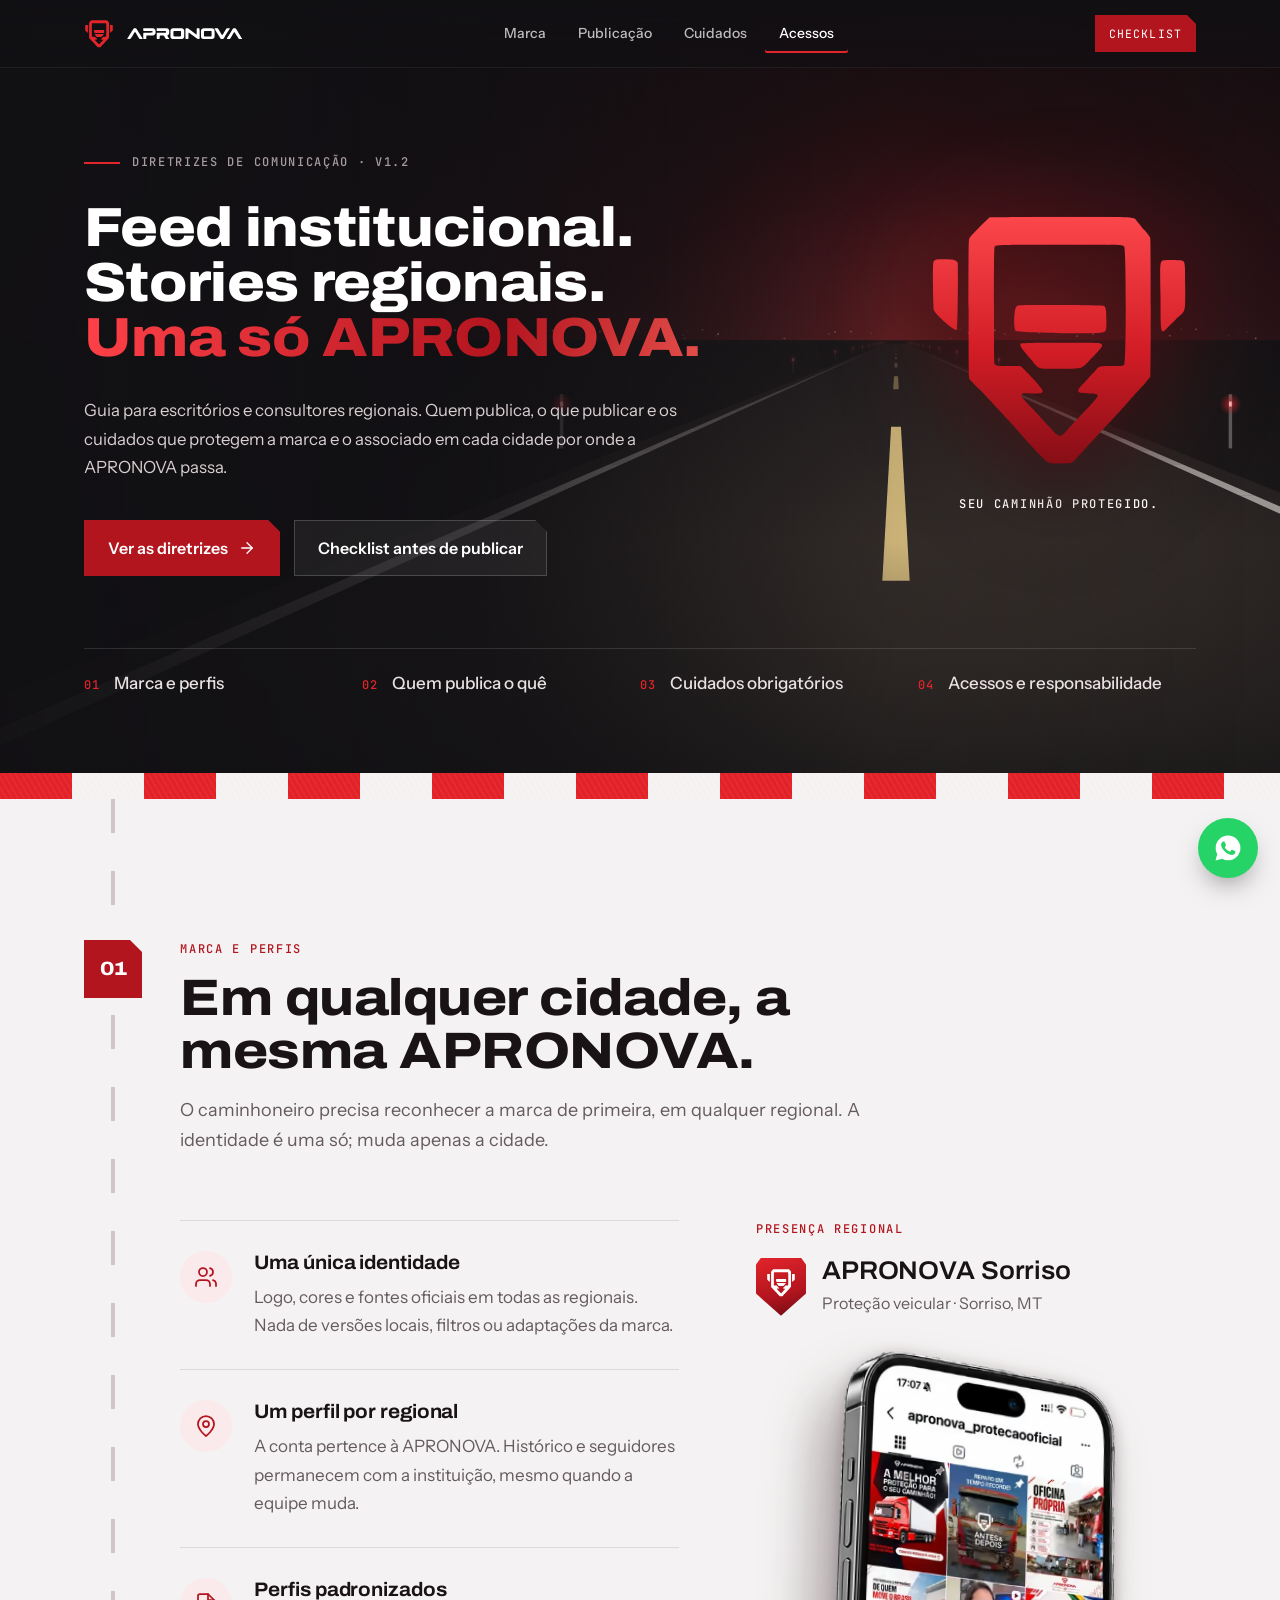
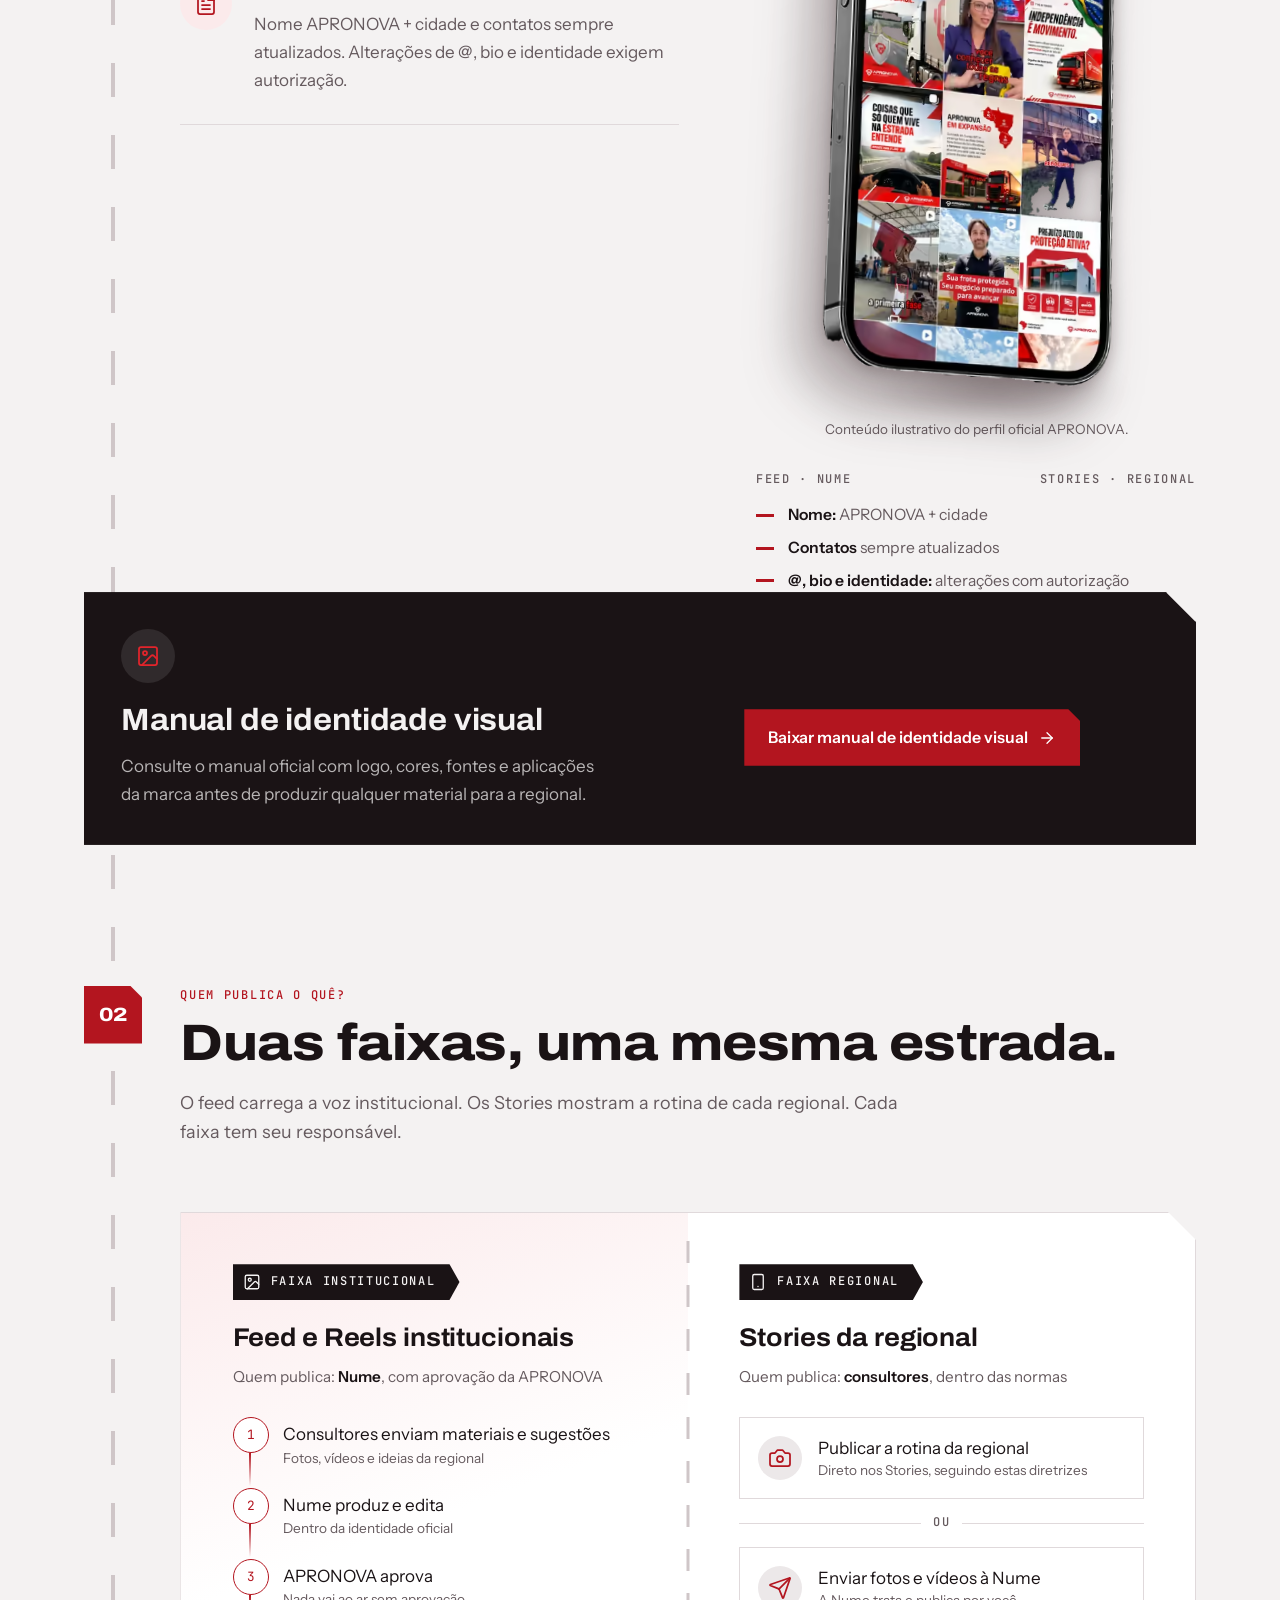
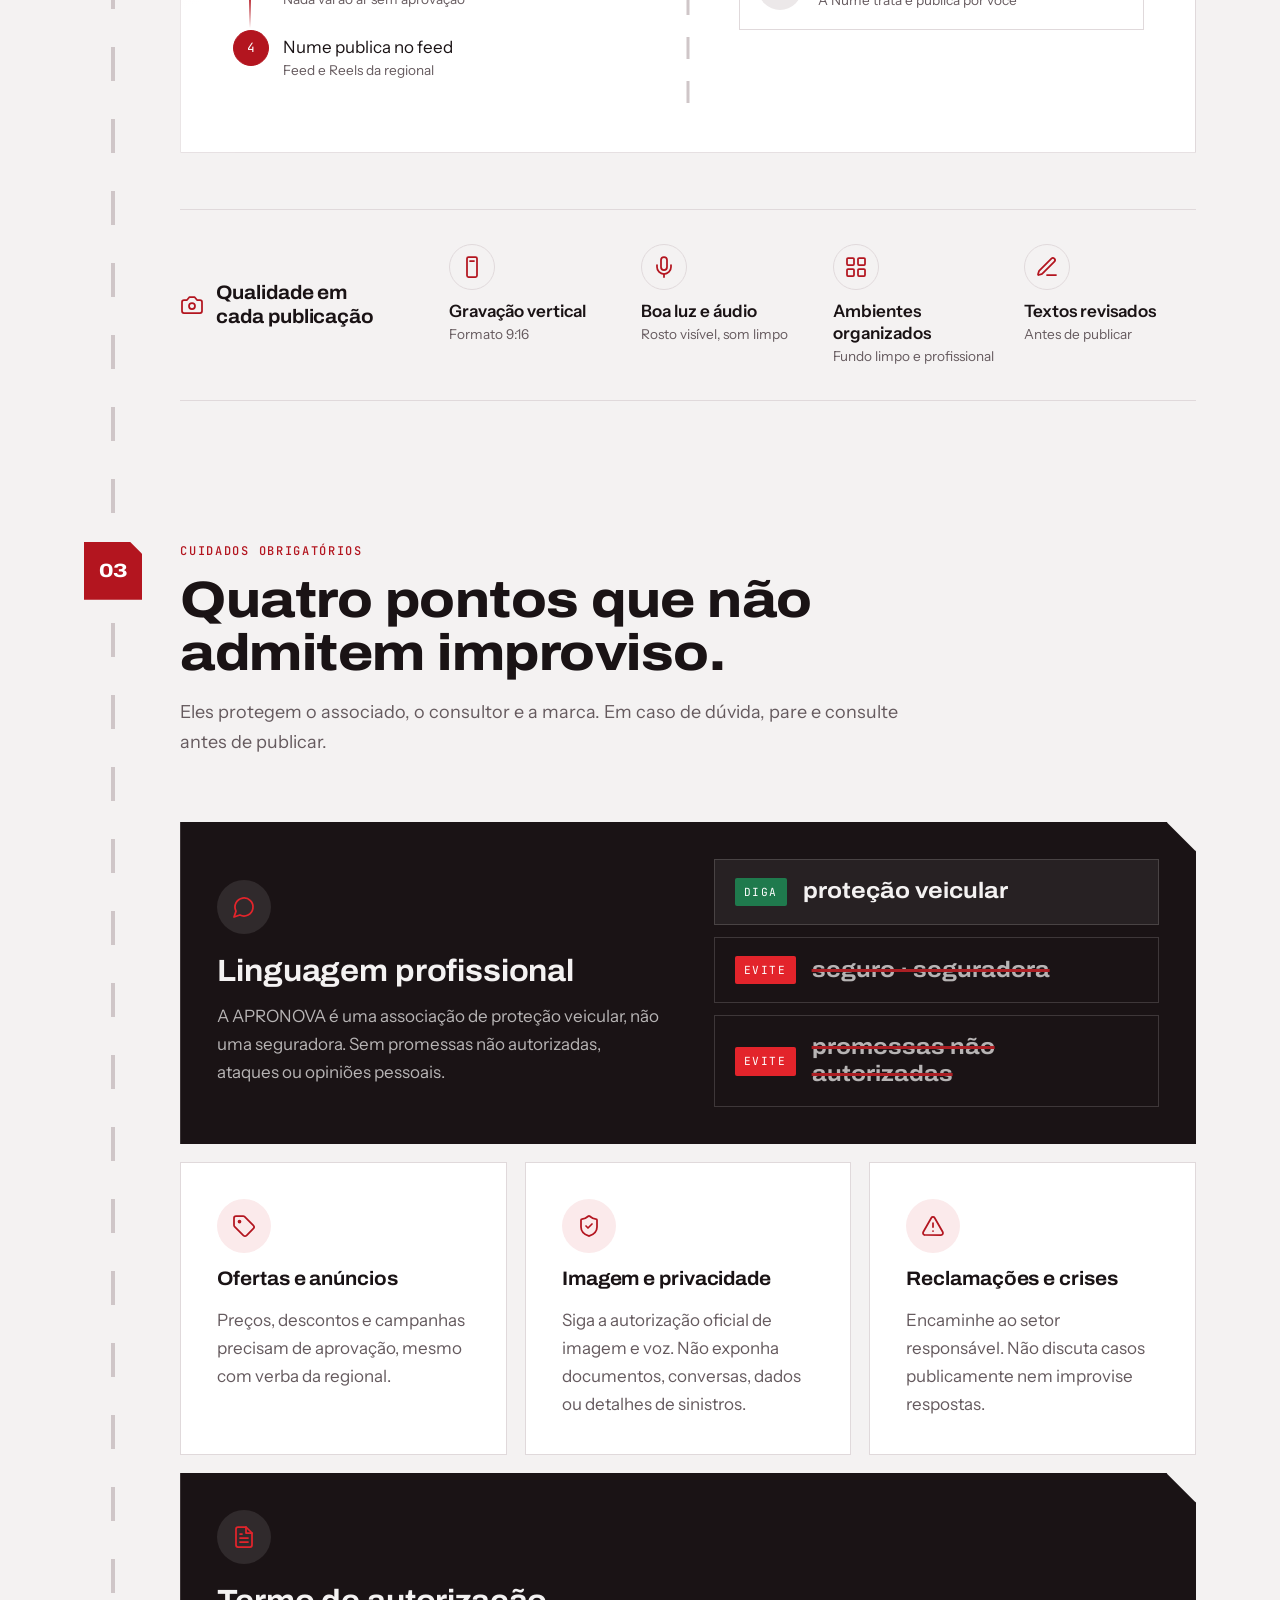
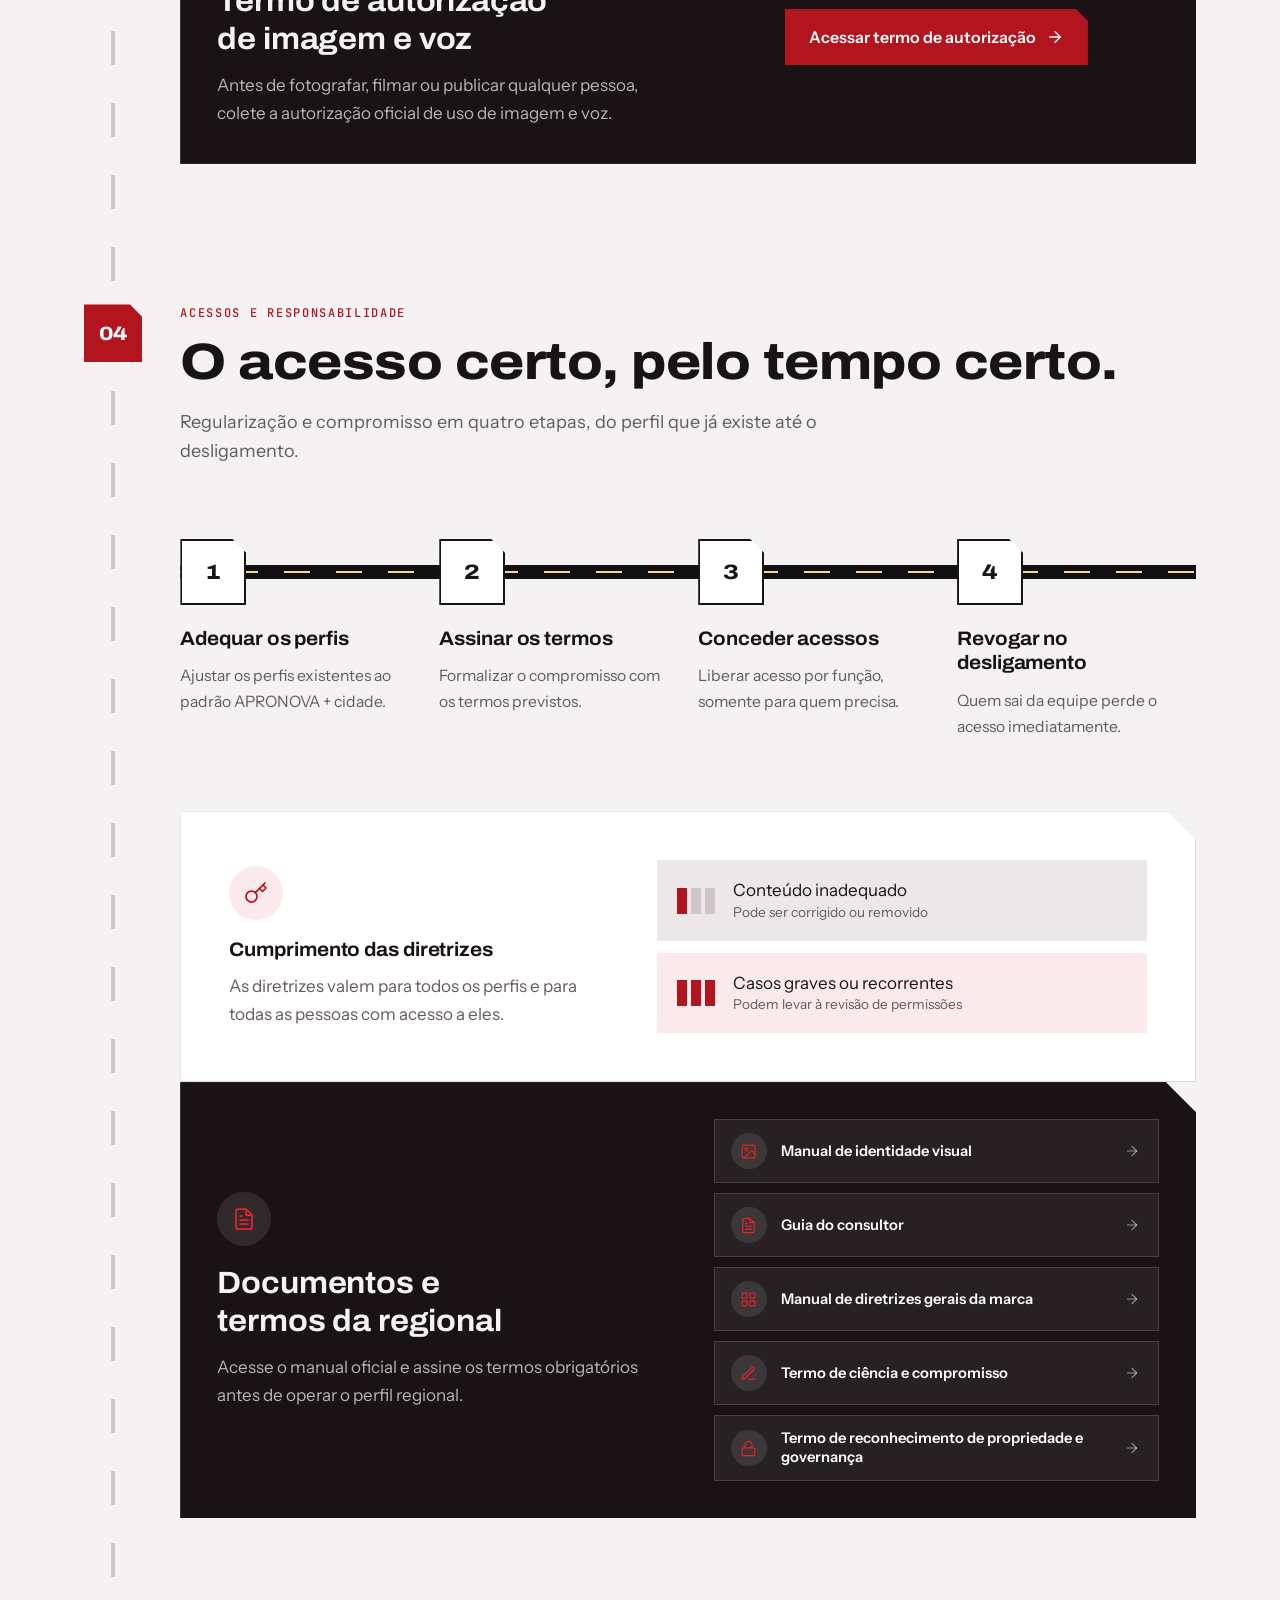
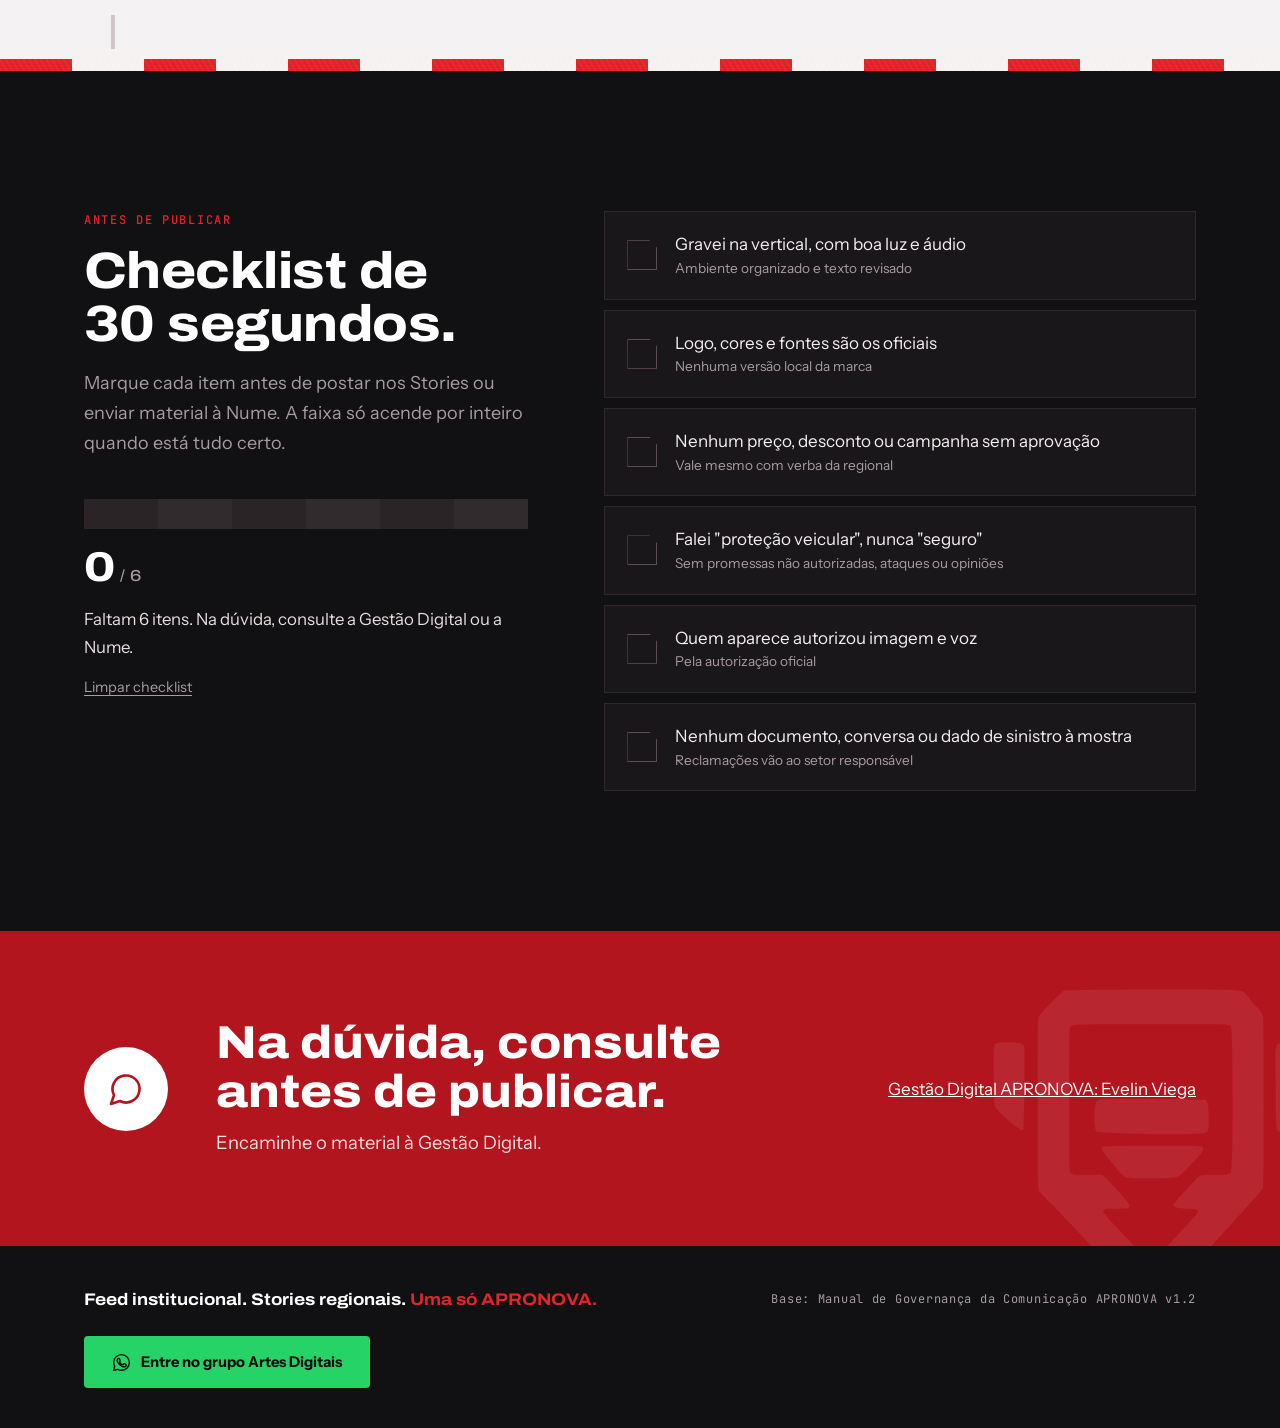
==== commit b7293206: "Adiciona botao do manual de diretrizes gerais da marca" ====
--- a/index.html
+++ b/index.html
@@ -225,6 +225,7 @@
 <div class="doc-links">
 <a class="doc-link" href="https://drive.google.com/file/d/1jjr7LyIbxkj4aa_VFfDfLaN94IUOBX1W/view?usp=share_link" target="_blank" rel="noopener"><span class="ib"><svg class="ico" aria-hidden="true"><use href="#i-image"/></svg></span><span class="doc-link-t">Manual de identidade visual</span><svg class="ico arr" aria-hidden="true"><use href="#i-arrow"/></svg></a>
 <a class="doc-link" href="https://docs.google.com/document/d/1Q_Q-b66lin9G_TEW-RFKDCEnqfah5cZW-IfC5_PTTw4/edit?usp=sharing" target="_blank" rel="noopener"><span class="ib"><svg class="ico" aria-hidden="true"><use href="#i-file"/></svg></span><span class="doc-link-t">Guia do consultor</span><svg class="ico arr" aria-hidden="true"><use href="#i-arrow"/></svg></a>
+<a class="doc-link" href="https://docs.google.com/document/d/1stzxfEeLuviEleTCzqr0O6nvtd9bFqMncXwRZuAje3E/edit?usp=sharing" target="_blank" rel="noopener"><span class="ib"><svg class="ico" aria-hidden="true"><use href="#i-grid"/></svg></span><span class="doc-link-t">Manual de diretrizes gerais da marca</span><svg class="ico arr" aria-hidden="true"><use href="#i-arrow"/></svg></a>
 <a class="doc-link" href="https://docs.google.com/forms/d/e/1FAIpQLSfEcMYTbZy8fCdZ2a1cM8PzN1avmzPobIGlnoUR9f-c1R6mrw/viewform?usp=publish-editor" target="_blank" rel="noopener"><span class="ib"><svg class="ico" aria-hidden="true"><use href="#i-pen"/></svg></span><span class="doc-link-t">Termo de ciência e compromisso</span><svg class="ico arr" aria-hidden="true"><use href="#i-arrow"/></svg></a>
 <a class="doc-link" href="#" target="_blank" rel="noopener"><span class="ib"><svg class="ico" aria-hidden="true"><use href="#i-lock"/></svg></span><span class="doc-link-t">Termo de reconhecimento de propriedade e governança</span><svg class="ico arr" aria-hidden="true"><use href="#i-arrow"/></svg></a>
 </div>
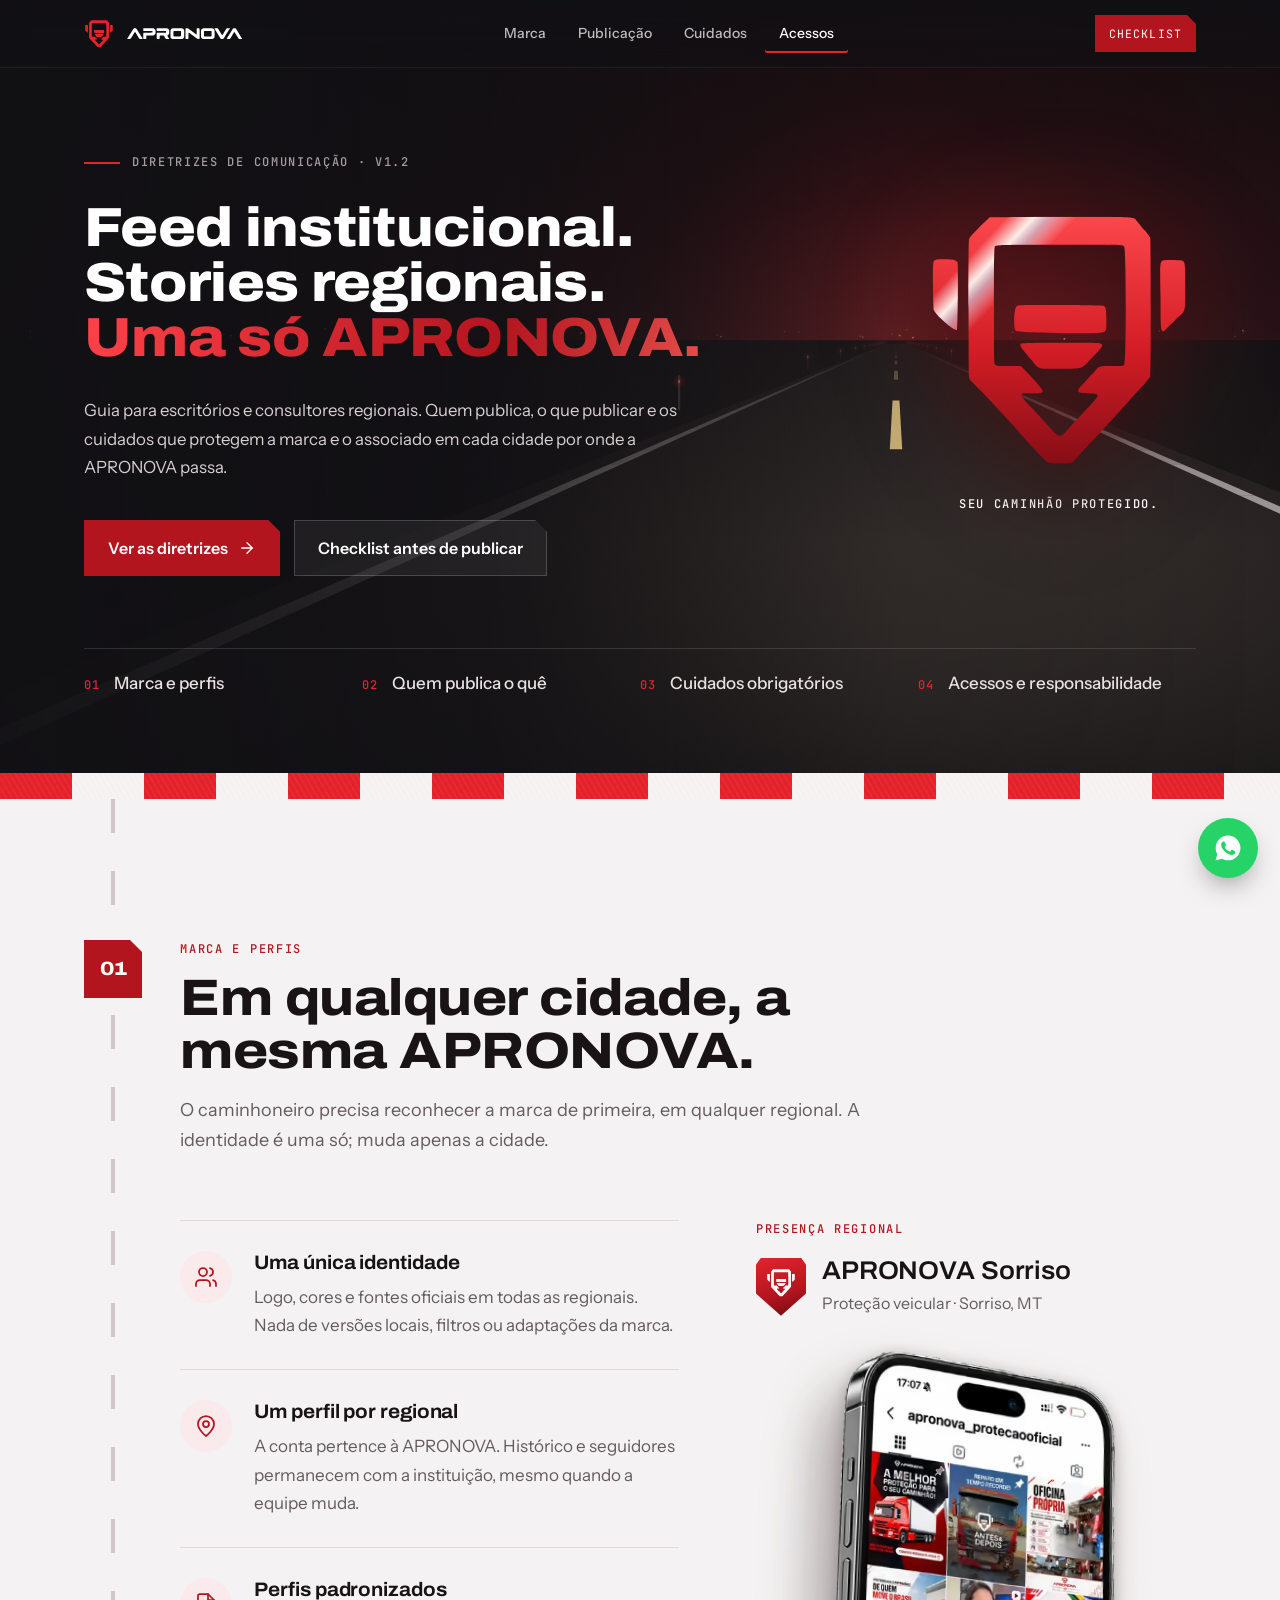
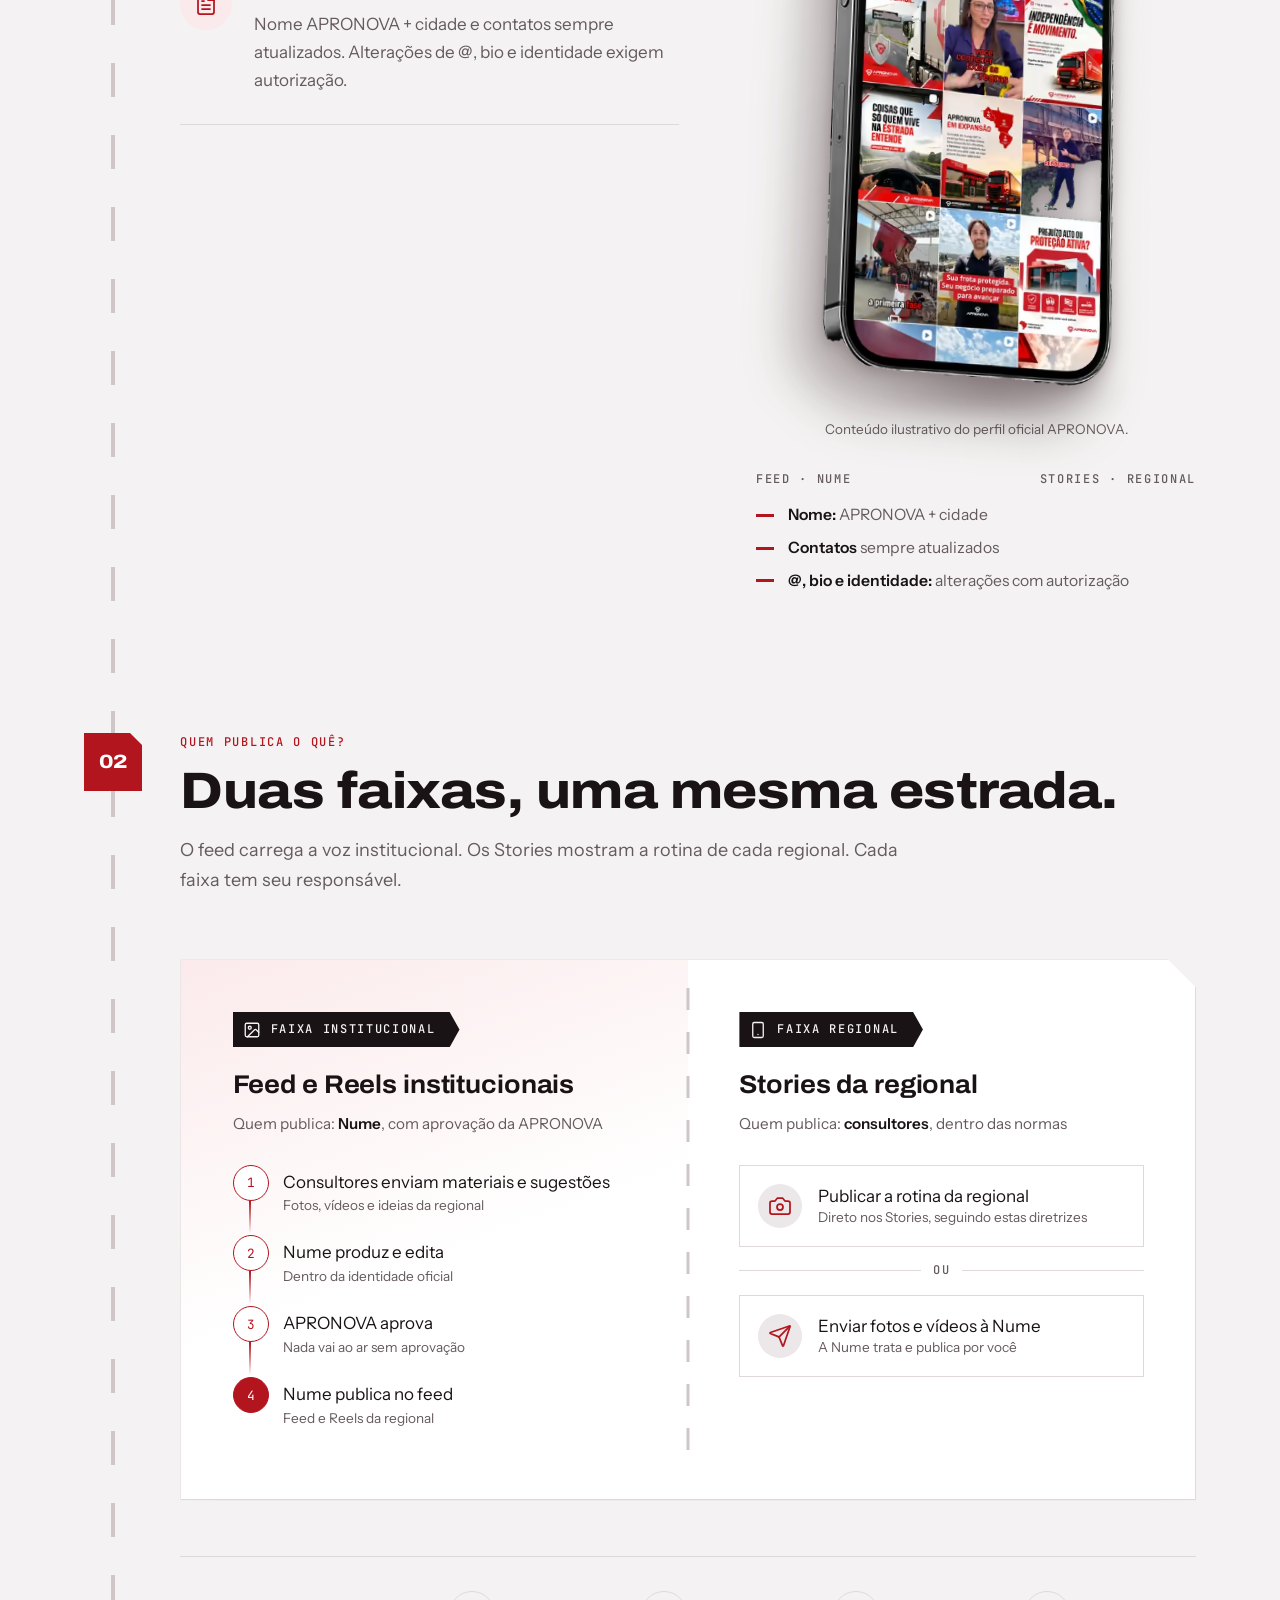
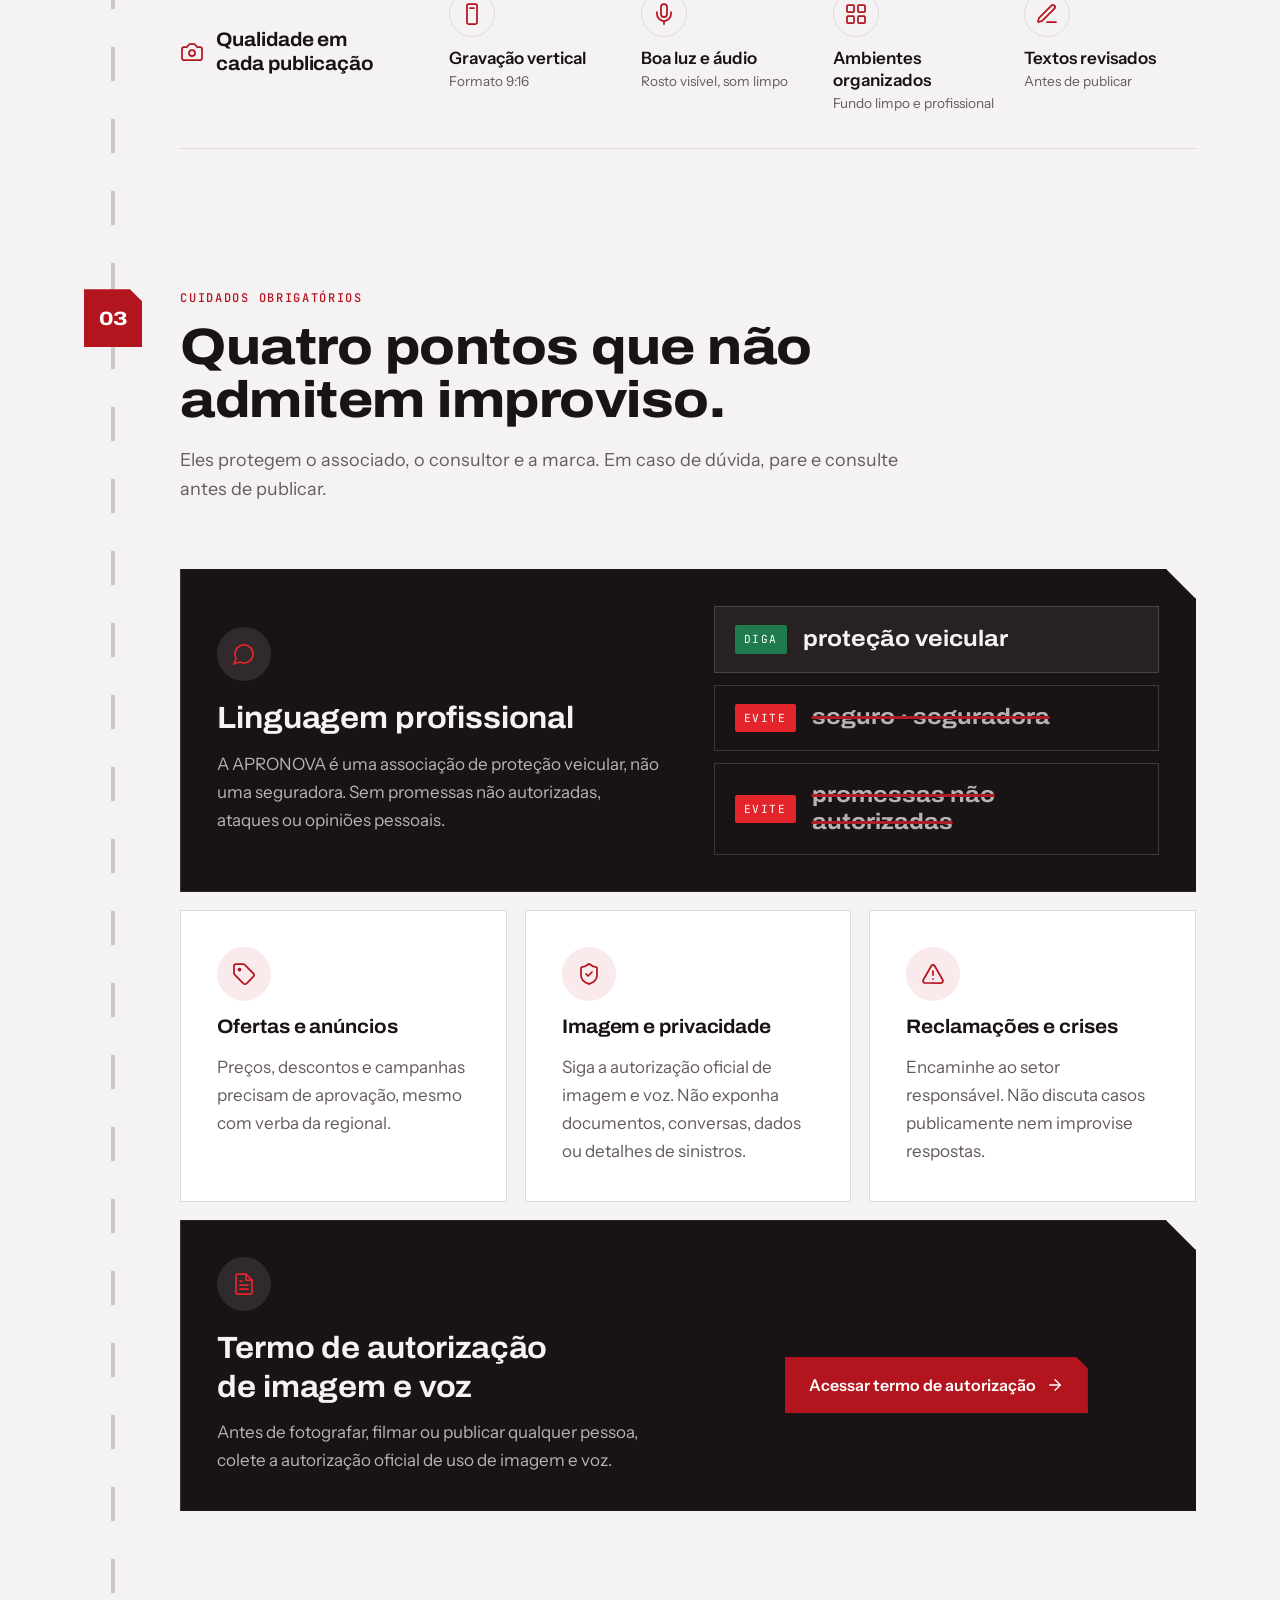
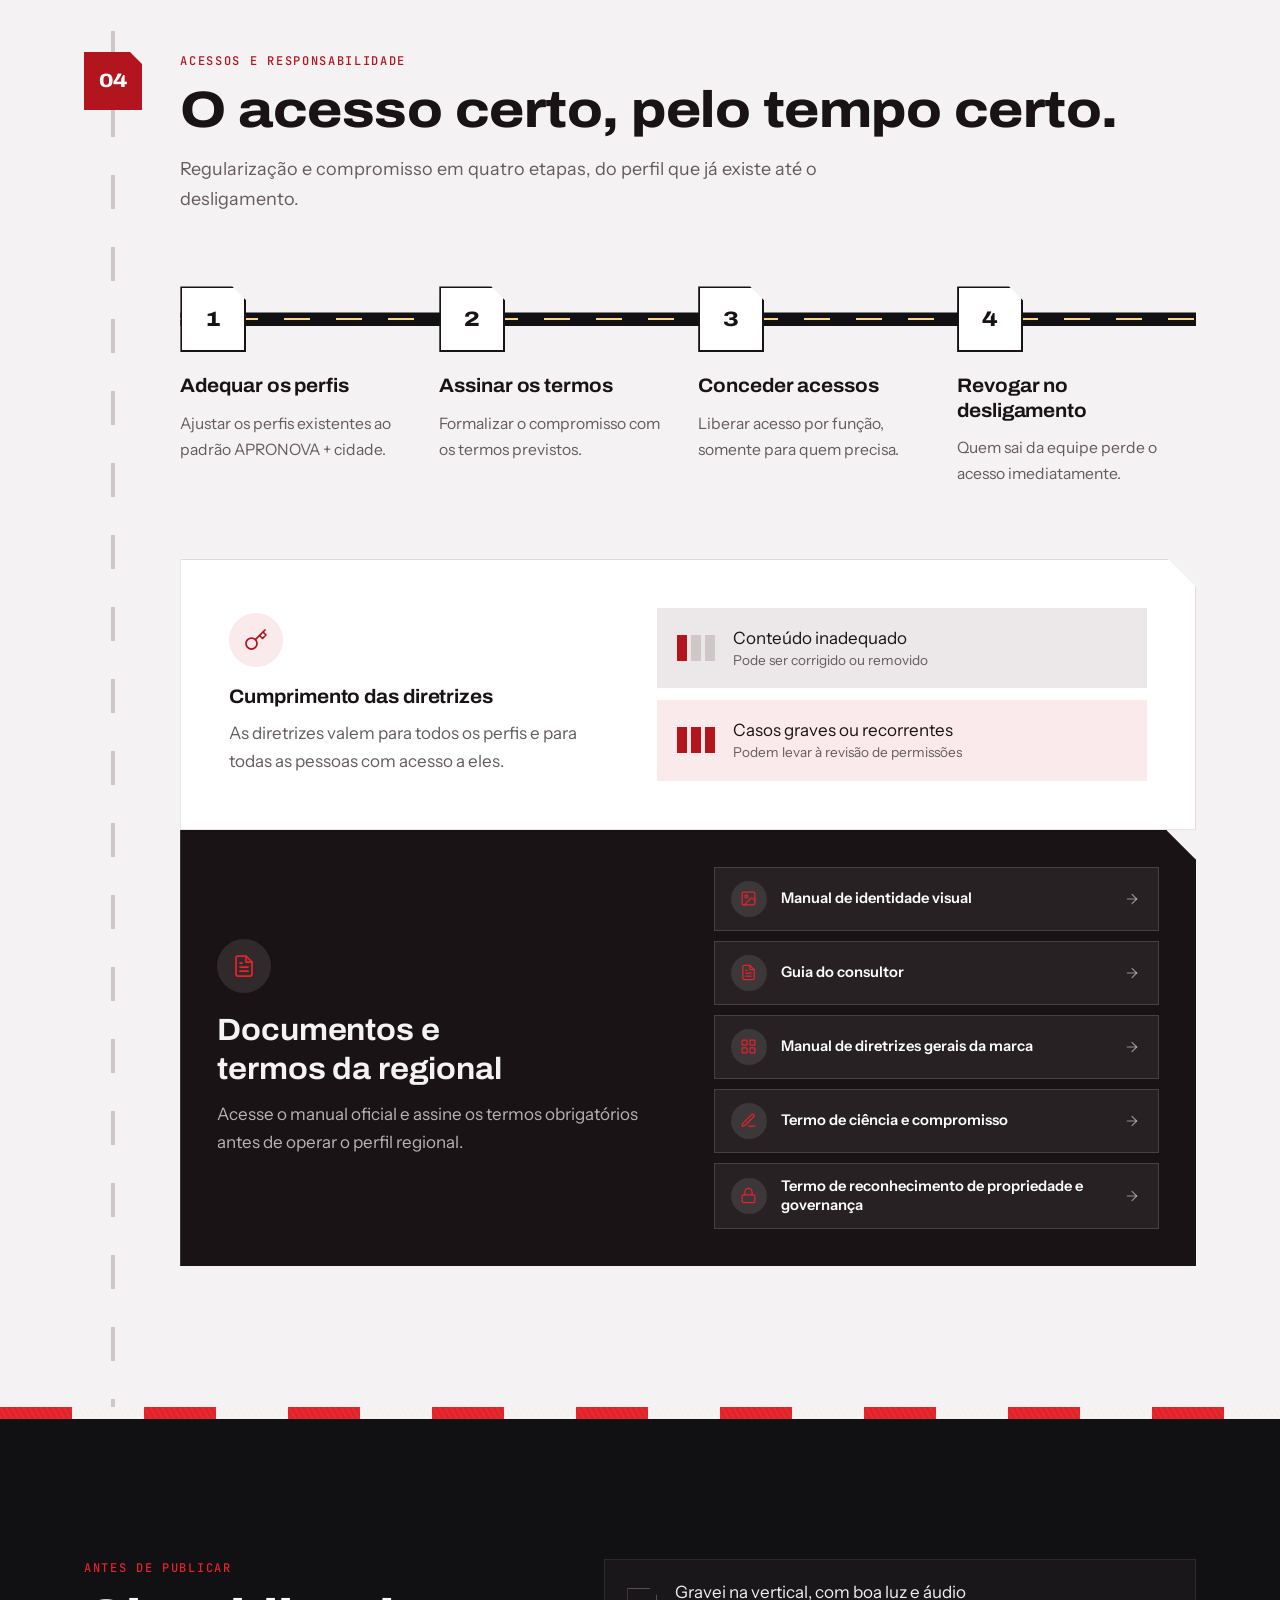
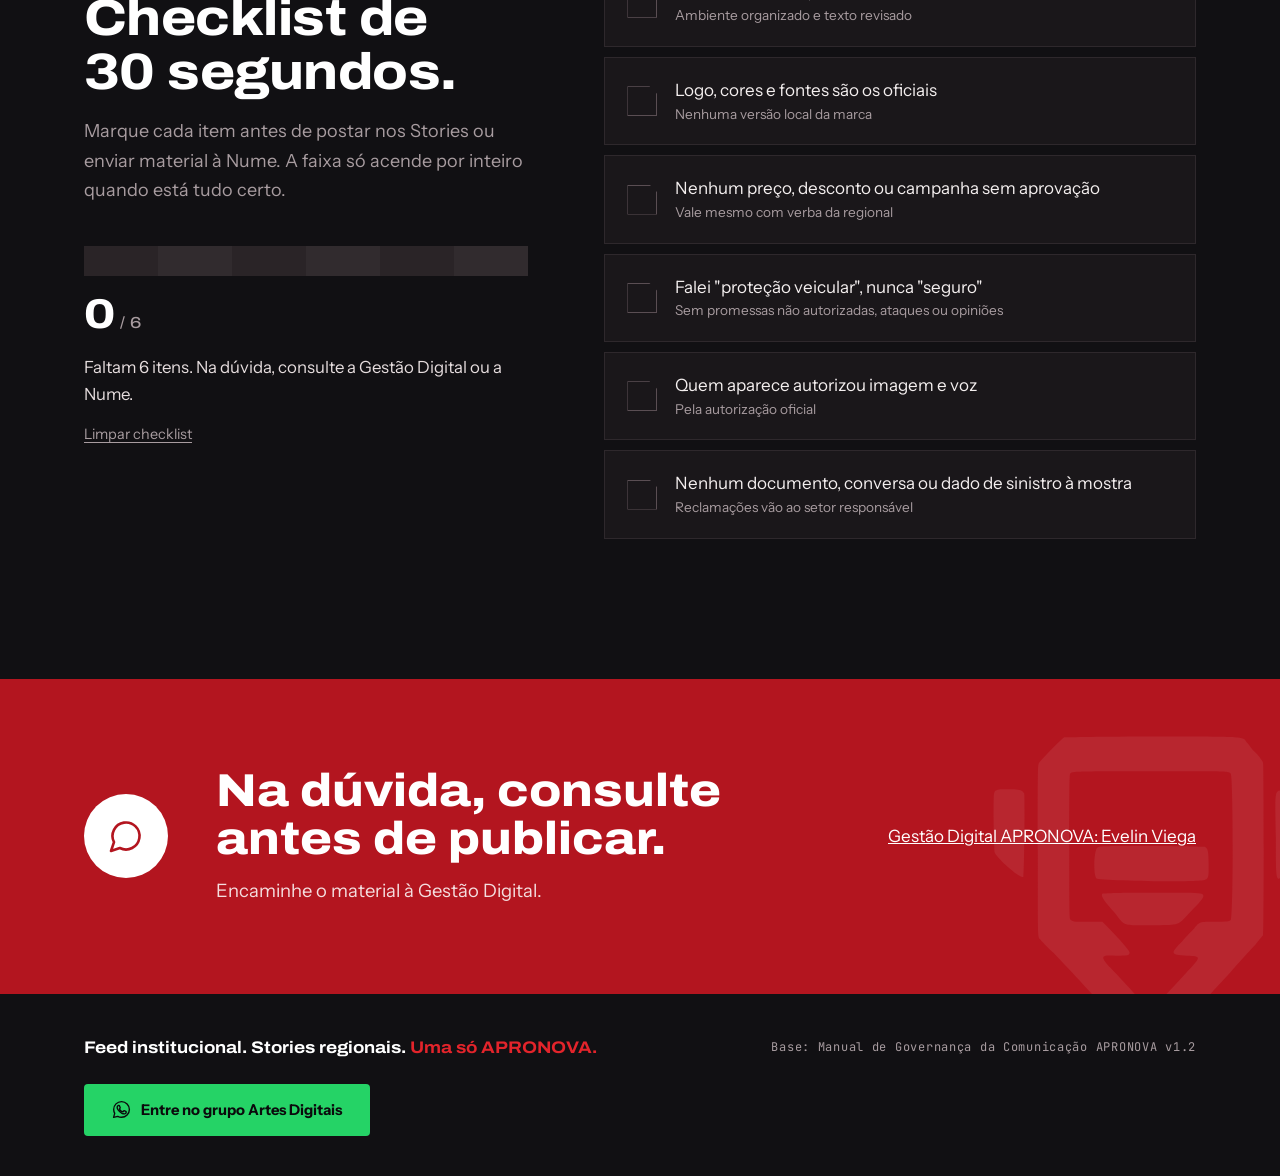
==== commit f3d6d7ea: "Remove card duplicado do manual de identidade visual na secao marca" ====
--- a/index.html
+++ b/index.html
@@ -100,12 +100,6 @@
 <ul class="rules"><li><span><strong>Nome:</strong> APRONOVA + cidade</span></li><li><span><strong>Contatos</strong> sempre atualizados</span></li><li><span><strong>@, bio e identidade:</strong> alterações com autorização</span></li></ul>
 </div>
 </div>
-<article class="cc wide chamfer reveal manual-cta"><div><div class="ib" style="margin-bottom:18px"><svg class="ico" aria-hidden="true"><use href="#i-image"/></svg></div>
-<h3 class="h3">Manual de identidade visual</h3>
-<p style="margin-top:12px">Consulte o manual oficial com logo, cores, fontes e aplicações da marca antes de produzir qualquer material para a regional.</p>
-</div>
-<div class="hero-actions" style="justify-content:center"><a class="btn btn-red" href="https://drive.google.com/file/d/1jjr7LyIbxkj4aa_VFfDfLaN94IUOBX1W/view?usp=share_link" target="_blank" rel="noopener">Baixar manual de identidade visual <svg class="ico" aria-hidden="true"><use href="#i-arrow"/></svg></a></div>
-</article>
 </div>
 </section>
 <section class="sec" id="publicacao"><div class="wrap"><div class="sec-head"><div class="plate">02</div>
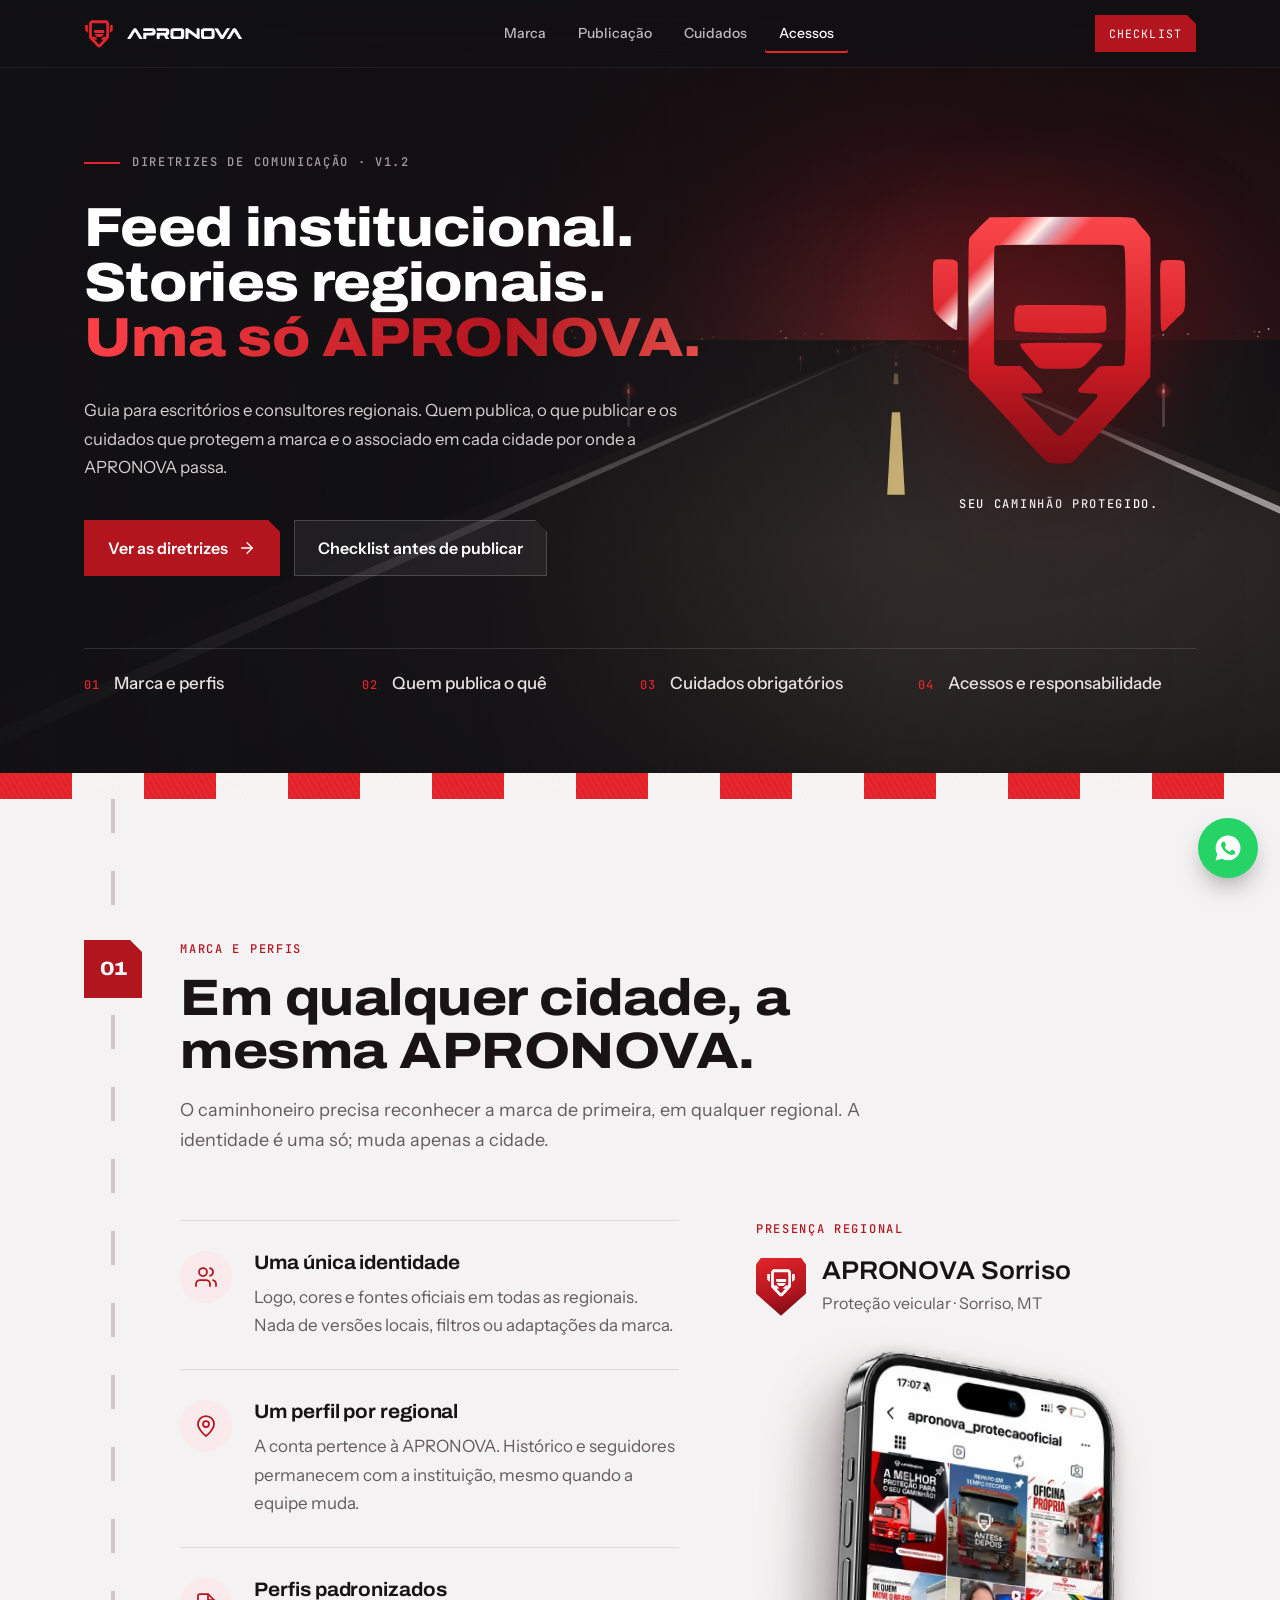
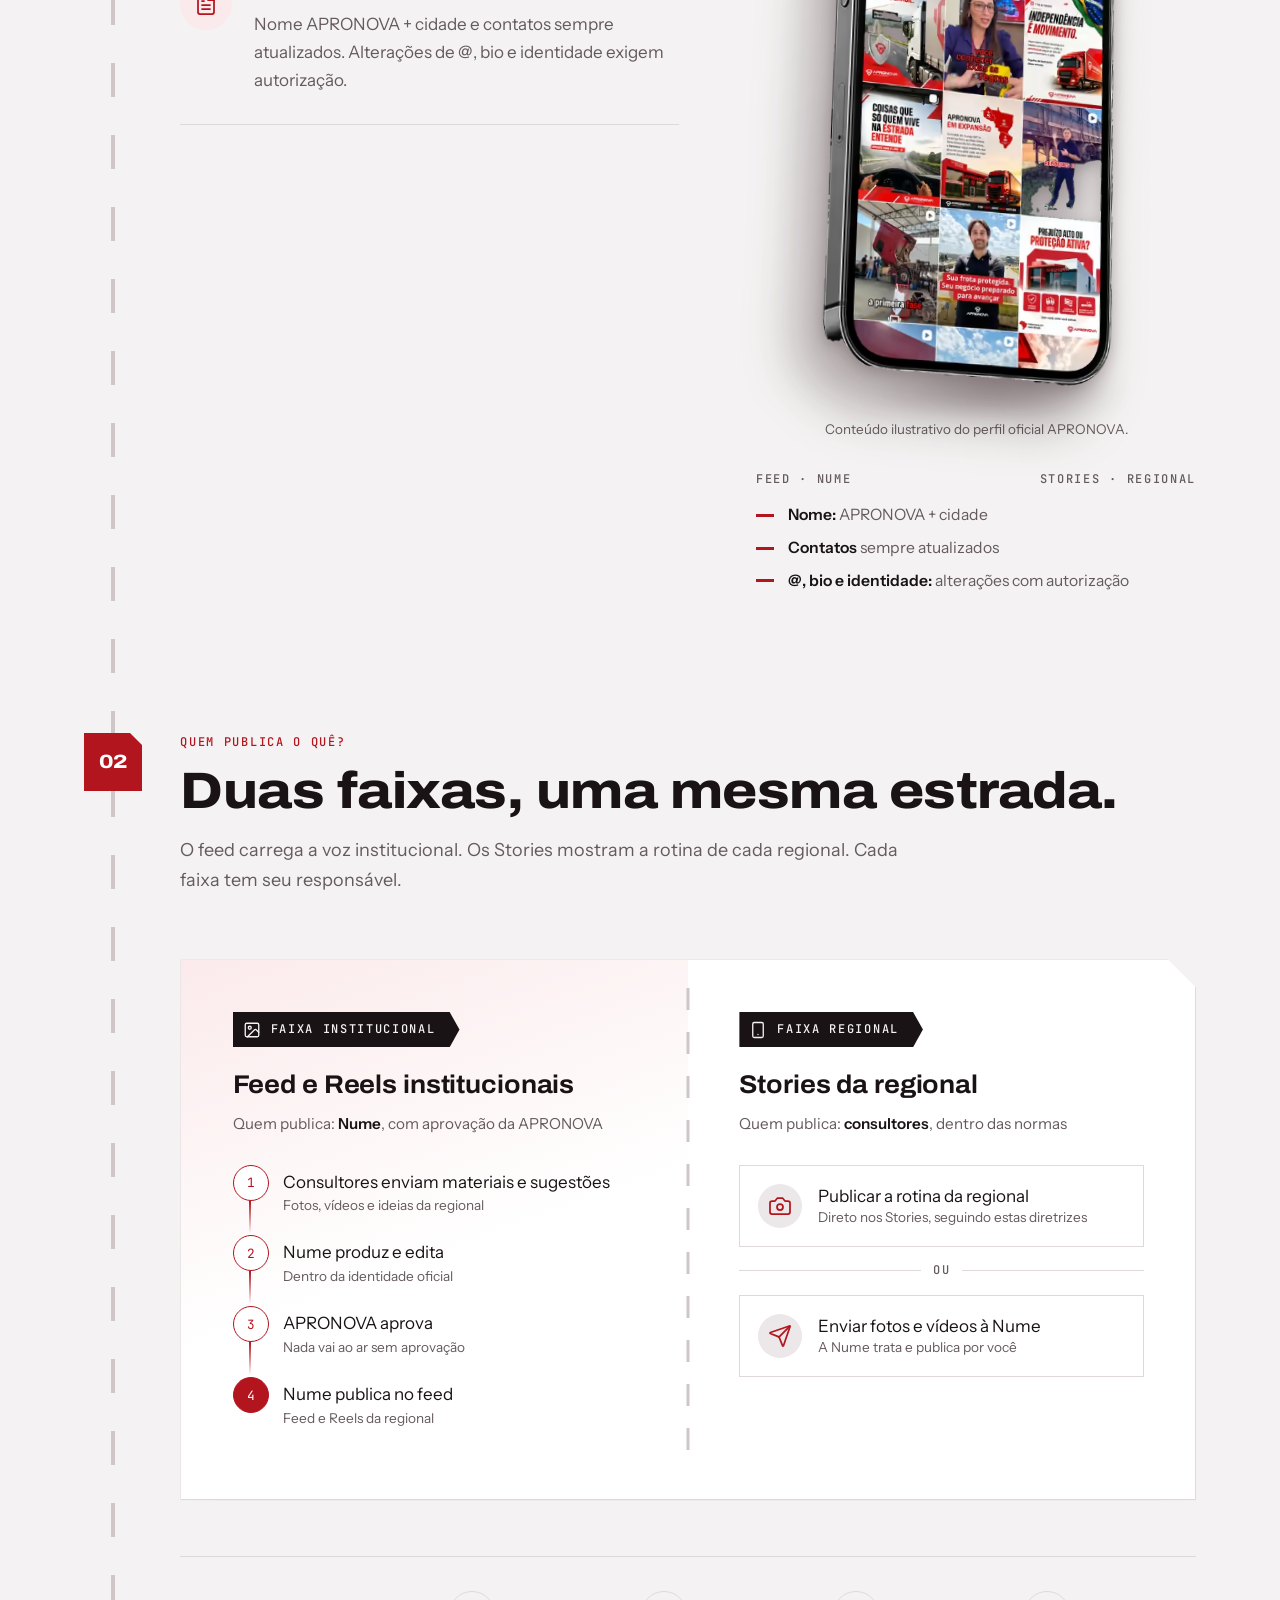
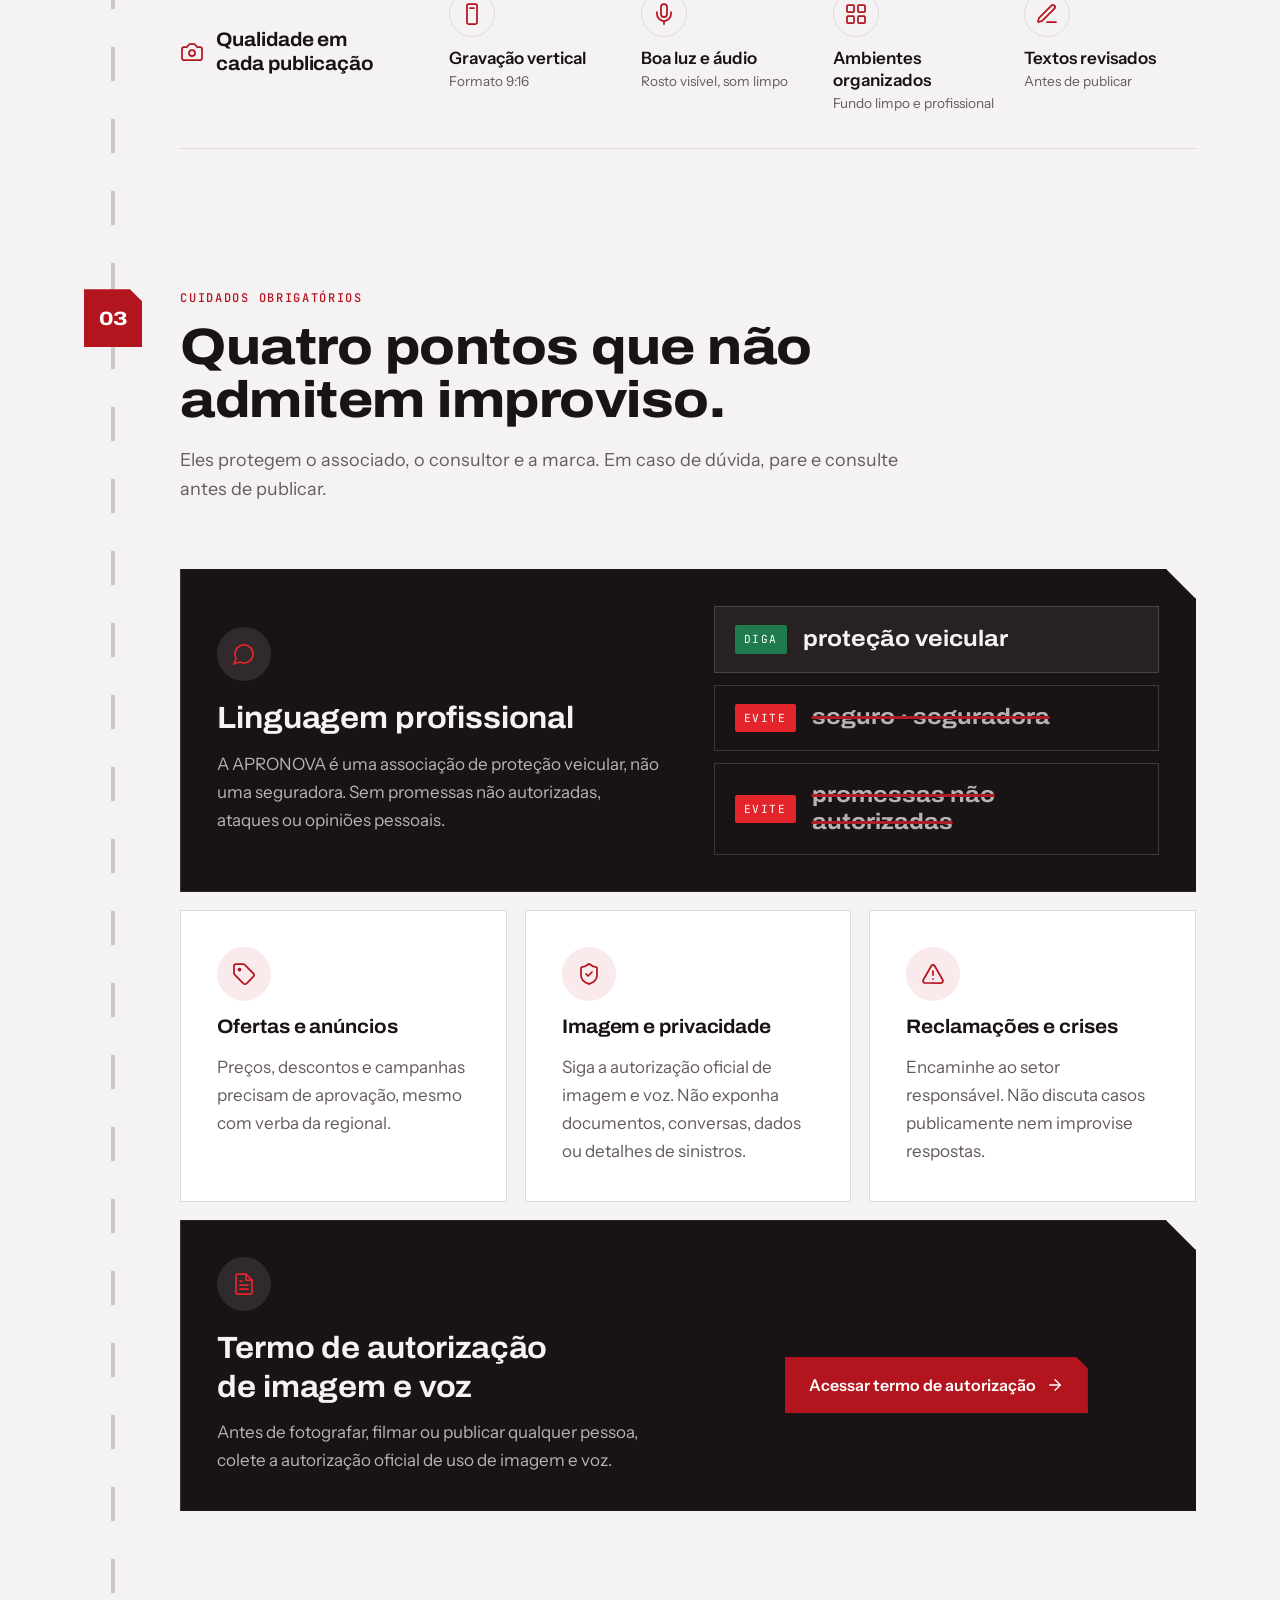
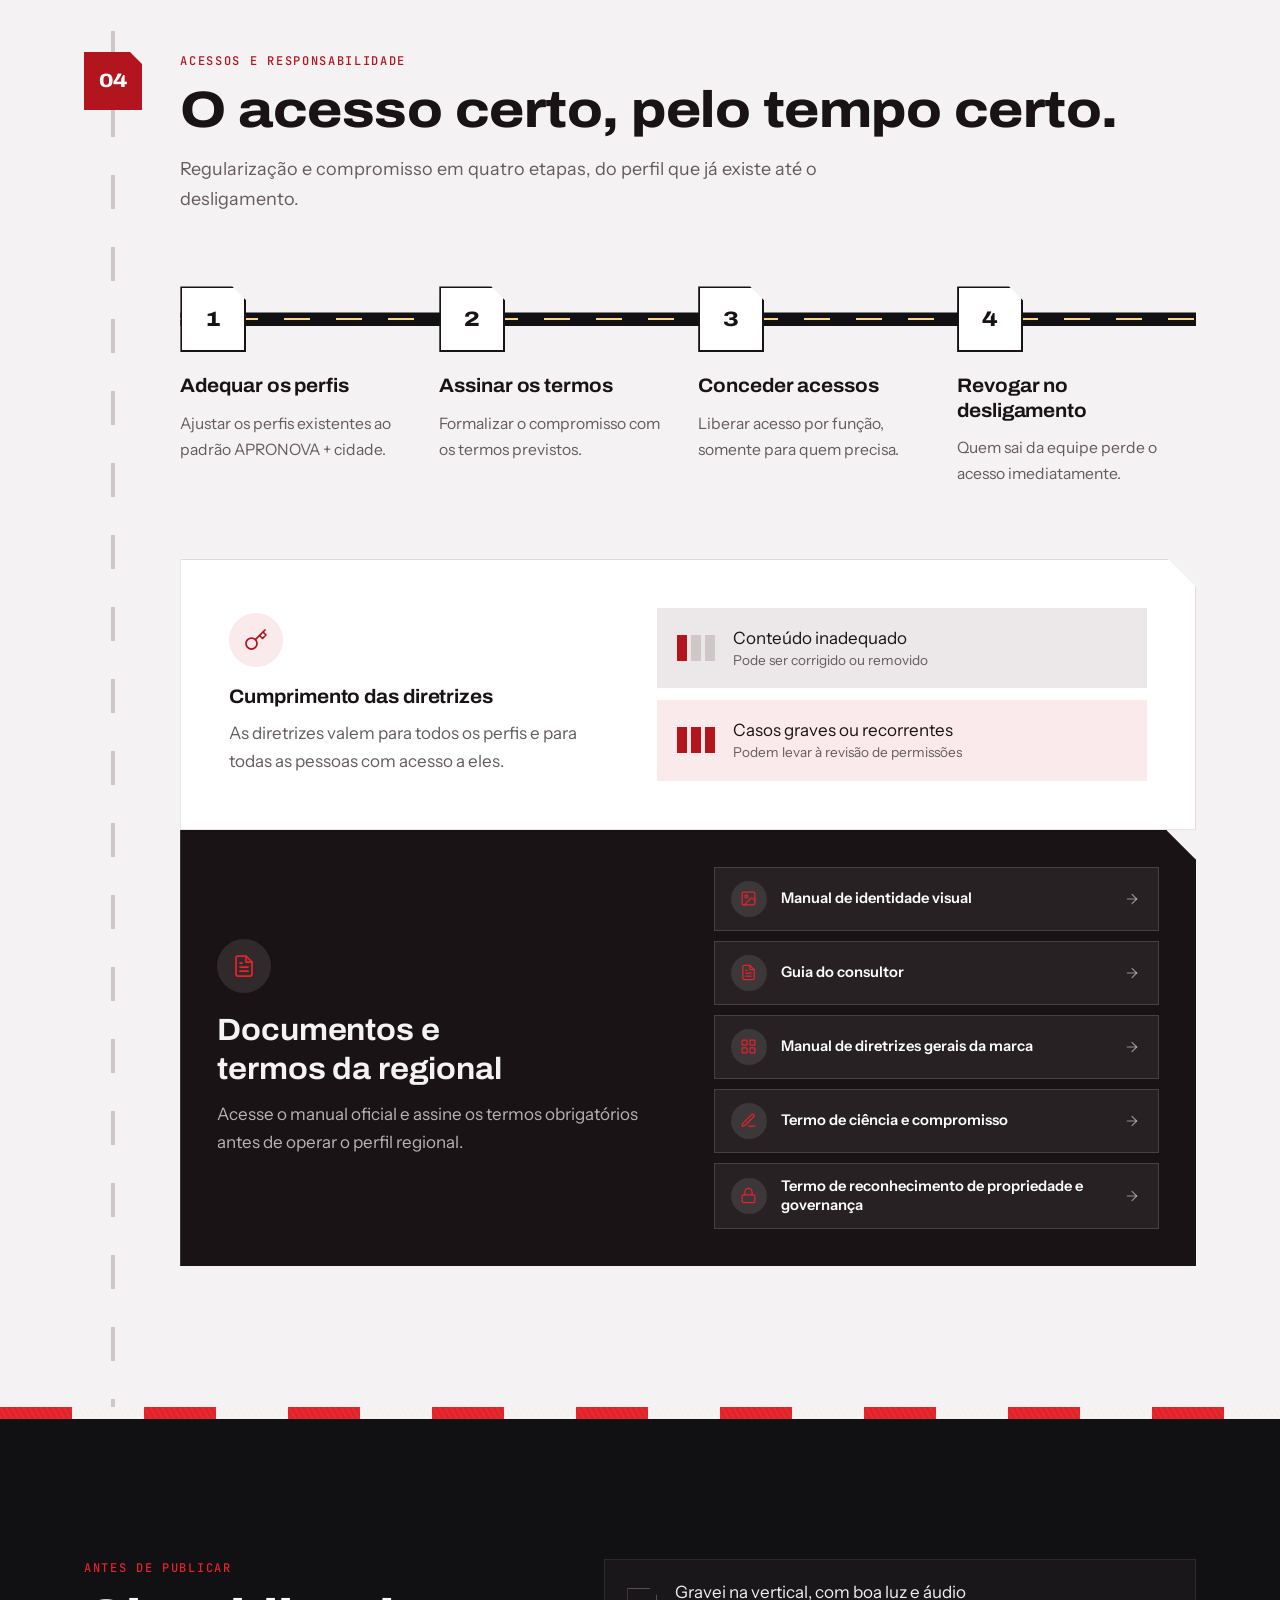
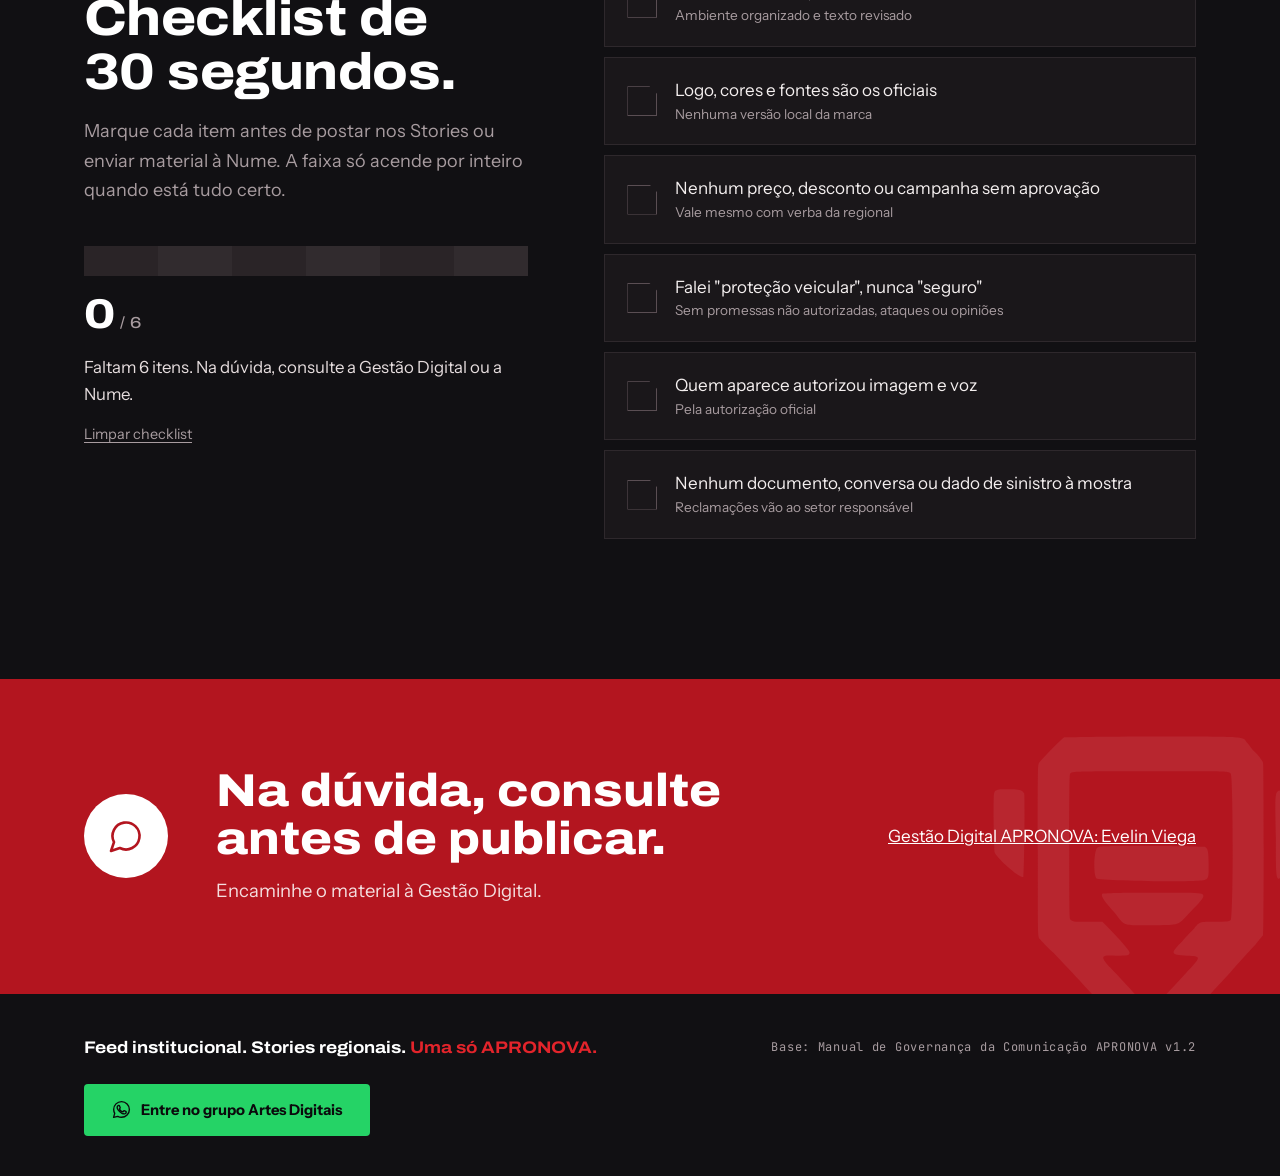
==== commit 3ffc321e: "Adiciona link do termo de reconhecimento de propriedade e governanca" ====
--- a/index.html
+++ b/index.html
@@ -221,7 +221,7 @@
 <a class="doc-link" href="https://docs.google.com/document/d/1Q_Q-b66lin9G_TEW-RFKDCEnqfah5cZW-IfC5_PTTw4/edit?usp=sharing" target="_blank" rel="noopener"><span class="ib"><svg class="ico" aria-hidden="true"><use href="#i-file"/></svg></span><span class="doc-link-t">Guia do consultor</span><svg class="ico arr" aria-hidden="true"><use href="#i-arrow"/></svg></a>
 <a class="doc-link" href="https://docs.google.com/document/d/1stzxfEeLuviEleTCzqr0O6nvtd9bFqMncXwRZuAje3E/edit?usp=sharing" target="_blank" rel="noopener"><span class="ib"><svg class="ico" aria-hidden="true"><use href="#i-grid"/></svg></span><span class="doc-link-t">Manual de diretrizes gerais da marca</span><svg class="ico arr" aria-hidden="true"><use href="#i-arrow"/></svg></a>
 <a class="doc-link" href="https://docs.google.com/forms/d/e/1FAIpQLSfEcMYTbZy8fCdZ2a1cM8PzN1avmzPobIGlnoUR9f-c1R6mrw/viewform?usp=publish-editor" target="_blank" rel="noopener"><span class="ib"><svg class="ico" aria-hidden="true"><use href="#i-pen"/></svg></span><span class="doc-link-t">Termo de ciência e compromisso</span><svg class="ico arr" aria-hidden="true"><use href="#i-arrow"/></svg></a>
-<a class="doc-link" href="#" target="_blank" rel="noopener"><span class="ib"><svg class="ico" aria-hidden="true"><use href="#i-lock"/></svg></span><span class="doc-link-t">Termo de reconhecimento de propriedade e governança</span><svg class="ico arr" aria-hidden="true"><use href="#i-arrow"/></svg></a>
+<a class="doc-link" href="https://docs.google.com/forms/d/e/1FAIpQLSeiDPm4Lk98yo_oSzGkYqxqQRyEooC6-ALQwMBJsessvHGl-g/viewform?usp=publish-editor" target="_blank" rel="noopener"><span class="ib"><svg class="ico" aria-hidden="true"><use href="#i-lock"/></svg></span><span class="doc-link-t">Termo de reconhecimento de propriedade e governança</span><svg class="ico arr" aria-hidden="true"><use href="#i-arrow"/></svg></a>
 </div>
 </article>
 </div>
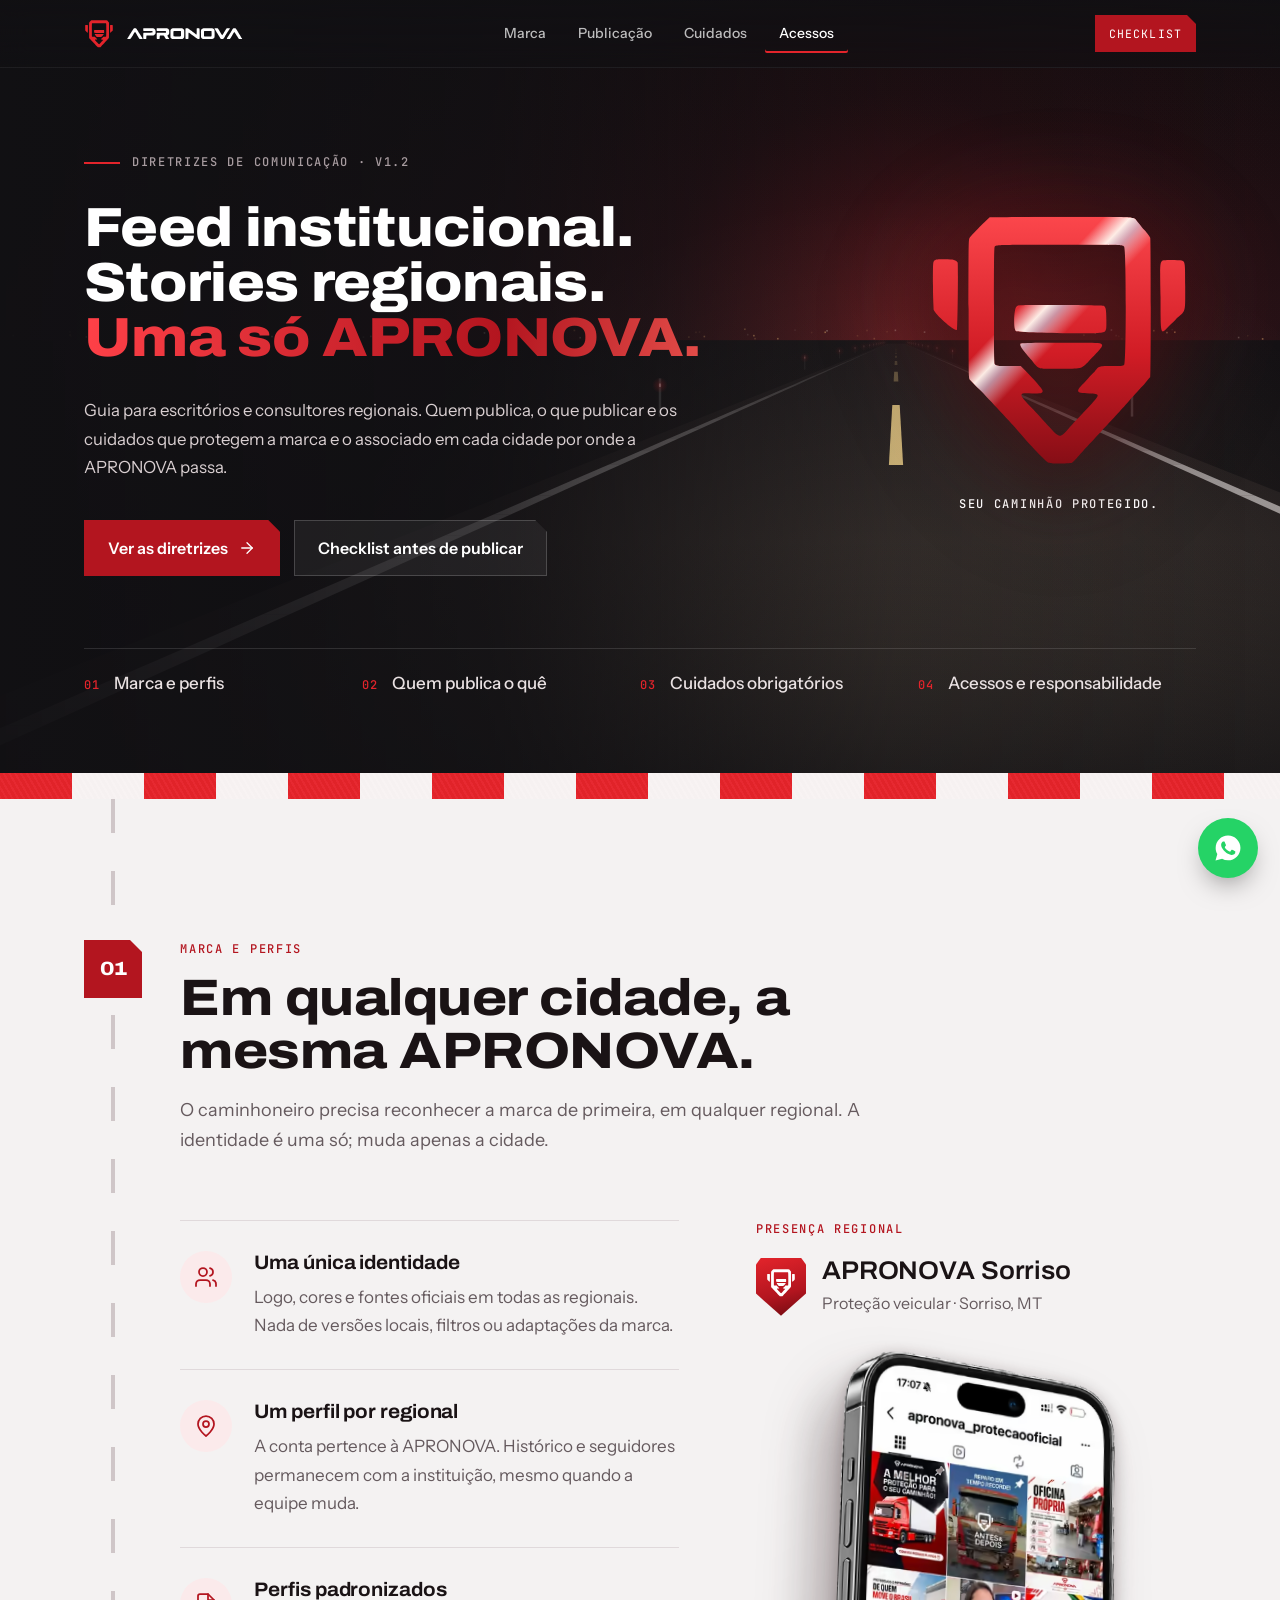
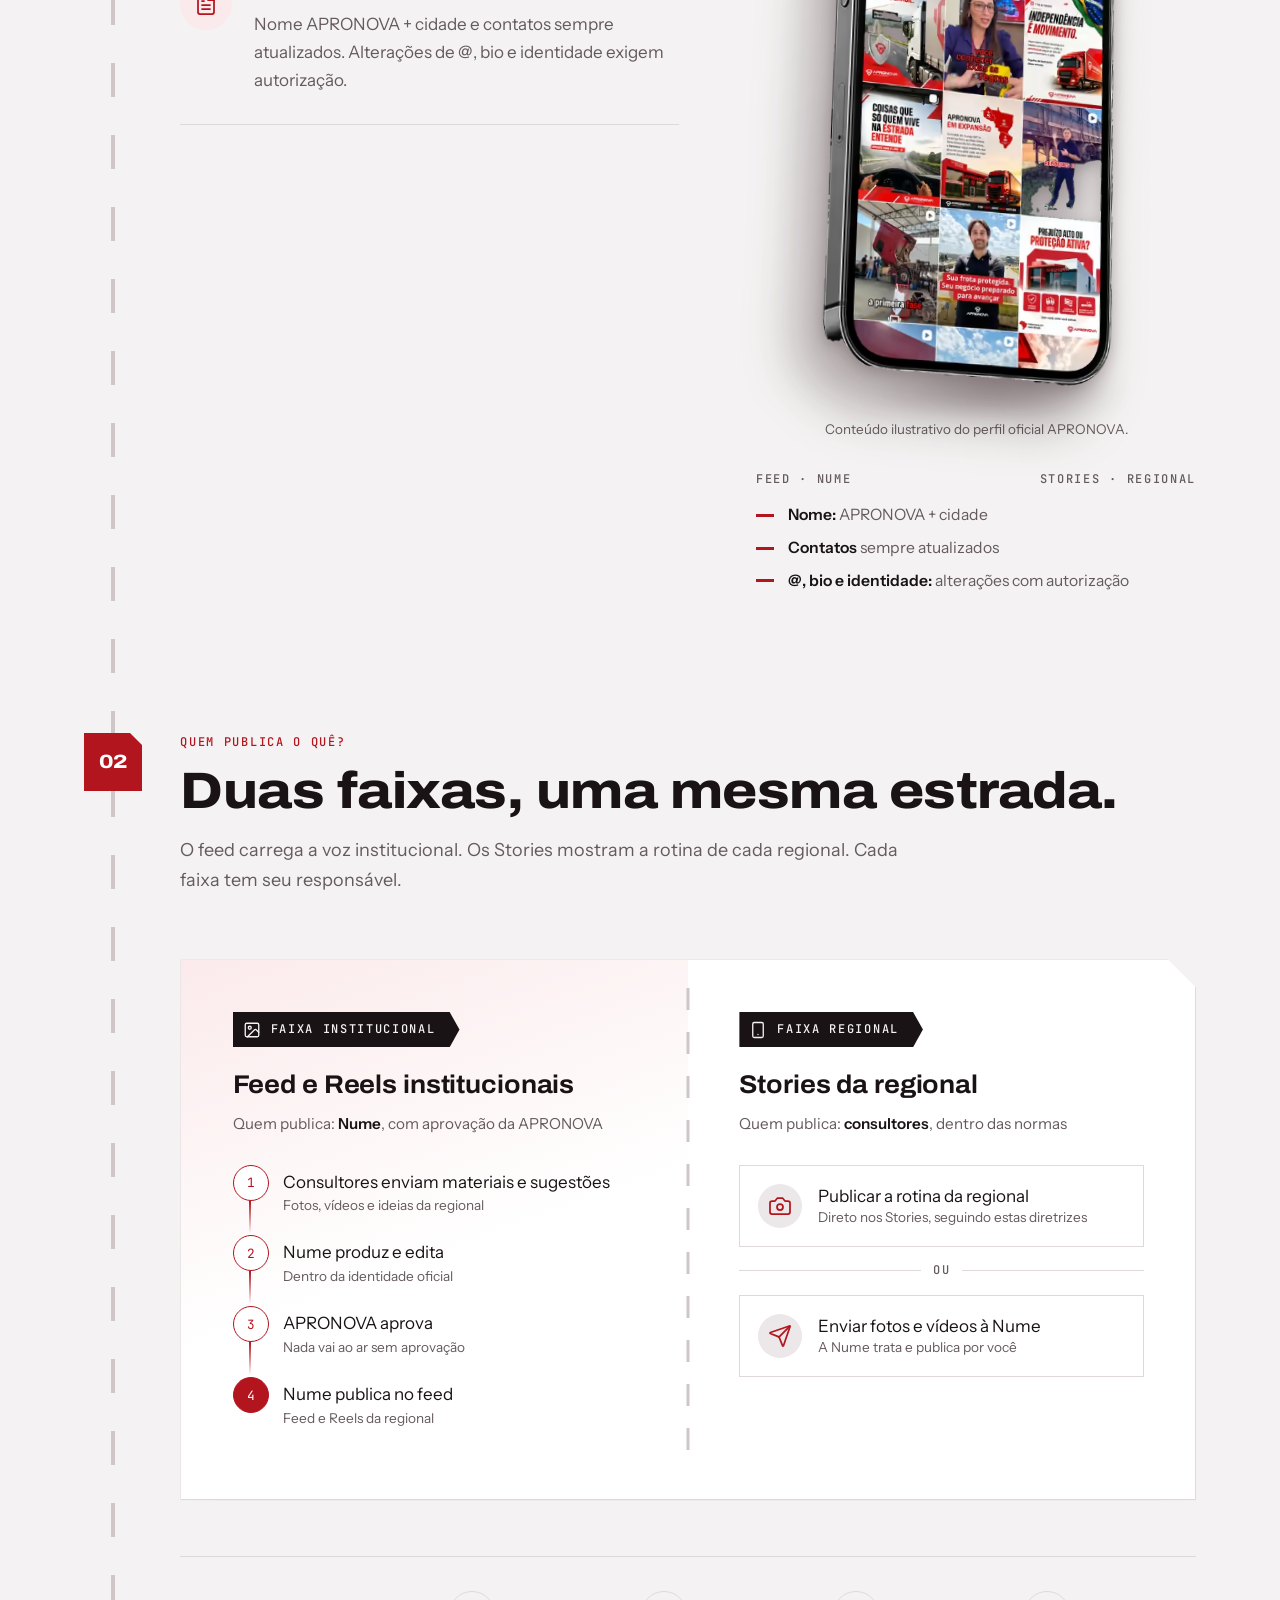
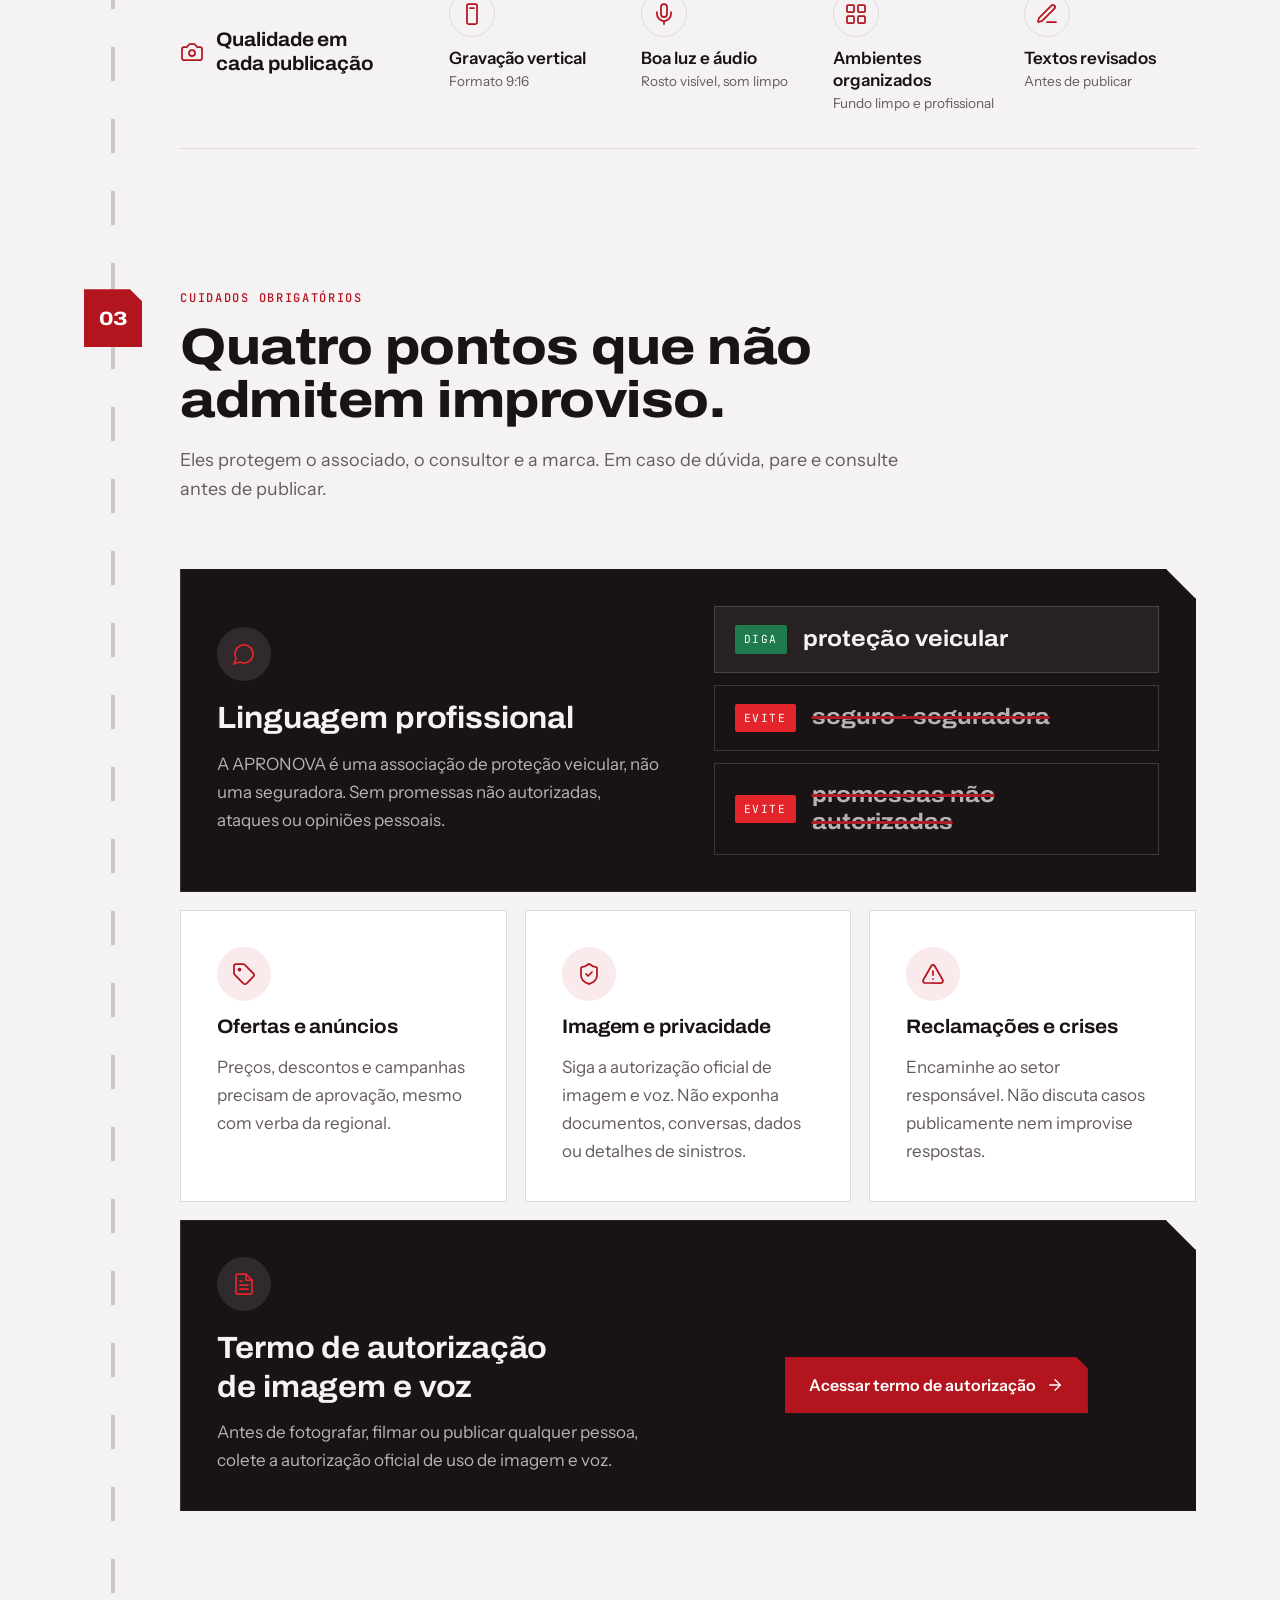
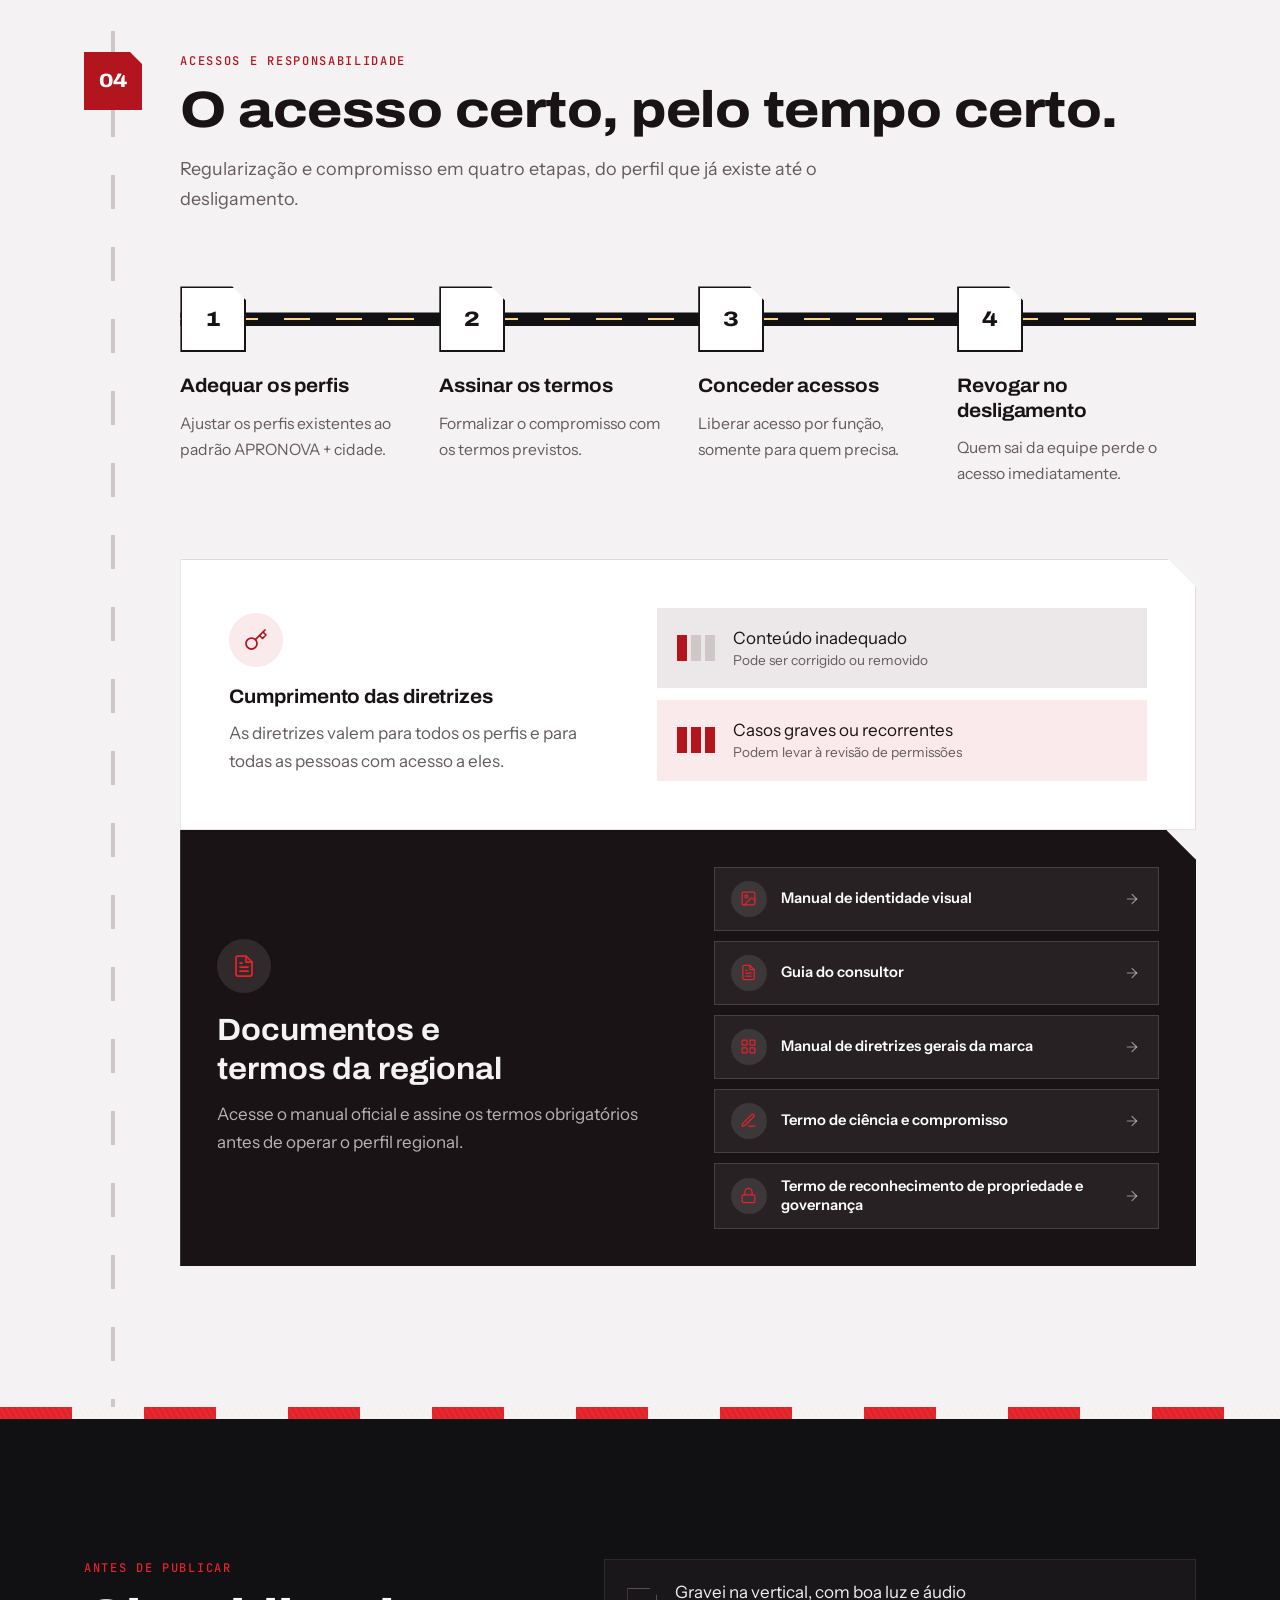
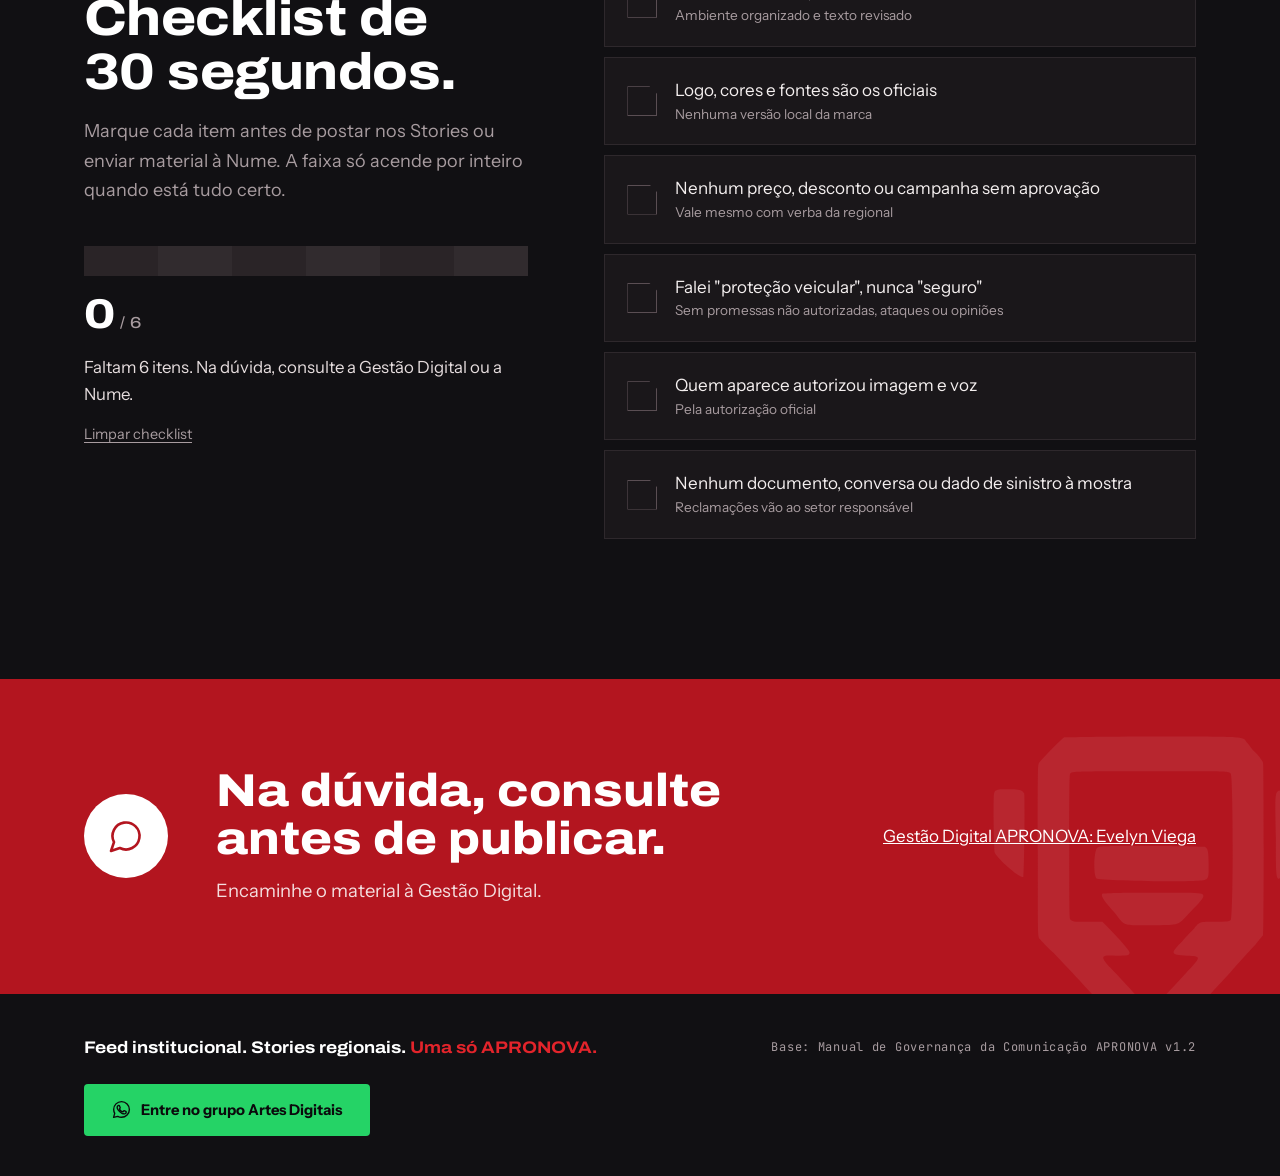
==== commit 784946d9: "Corrige grafia do nome para Evelyn Viega" ====
--- a/index.html
+++ b/index.html
@@ -249,15 +249,15 @@
 <div><h2>Na dúvida, consulte antes de publicar.</h2>
 <p>Encaminhe o material à Gestão Digital.</p>
 </div>
-<div class="dest"><a href="https://wa.me/5566999555403" target="_blank" rel="noopener">Gestão Digital APRONOVA: Evelin Viega</a></div>
+<div class="dest"><a href="https://wa.me/5566999555403" target="_blank" rel="noopener">Gestão Digital APRONOVA: Evelyn Viega</a></div>
 </div>
 </section>
 <footer class="foot"><div class="wrap"><span class="motto">Feed institucional. Stories regionais. <em>Uma só APRONOVA.</em></span><span class="src">Base: Manual de Governança da Comunicação APRONOVA v1.2</span></div>
 <div class="wrap wa-group-wrap"><a class="wa-group-btn" href="https://chat.whatsapp.com/E9jiKRVcSwn92JBnLTFijO?s=sw&p=a&mlu=4" target="_blank" rel="noopener"><svg class="ico" aria-hidden="true"><use href="#i-whatsapp"/></svg>Entre no grupo Artes Digitais</a></div>
 </footer>
-<a class="wa-float" href="https://wa.me/5566999555403" target="_blank" rel="noopener" aria-label="Falar no WhatsApp com Evelin Viega, Gestão Digital">
+<a class="wa-float" href="https://wa.me/5566999555403" target="_blank" rel="noopener" aria-label="Falar no WhatsApp com Evelyn Viega, Gestão Digital">
 <span class="wa-float-ring" aria-hidden="true"></span>
 <svg class="ico" aria-hidden="true"><use href="#i-whatsapp"/></svg>
-<span class="wa-float-label">Gestão Digital<small>Evelin Viega</small></span>
+<span class="wa-float-label">Gestão Digital<small>Evelyn Viega</small></span>
 </a>
  <script src="app.js"></script></body></html>
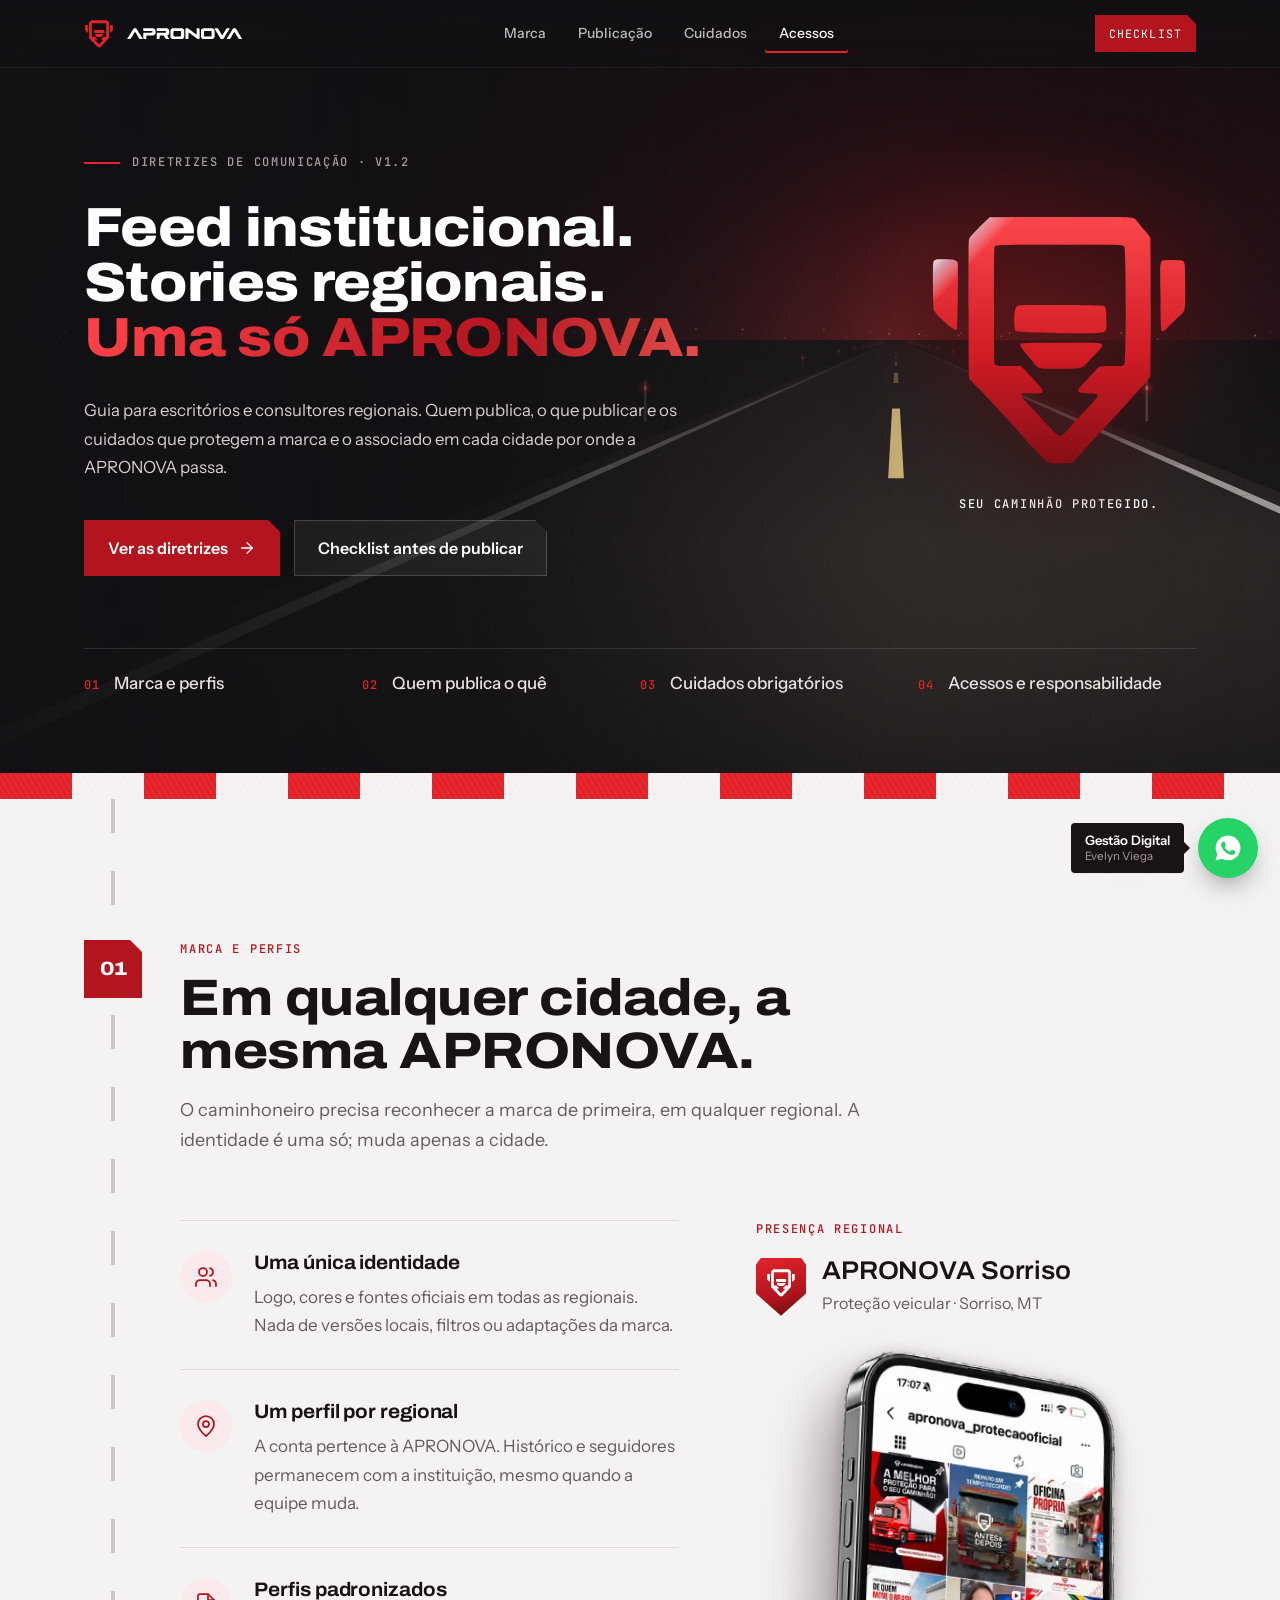
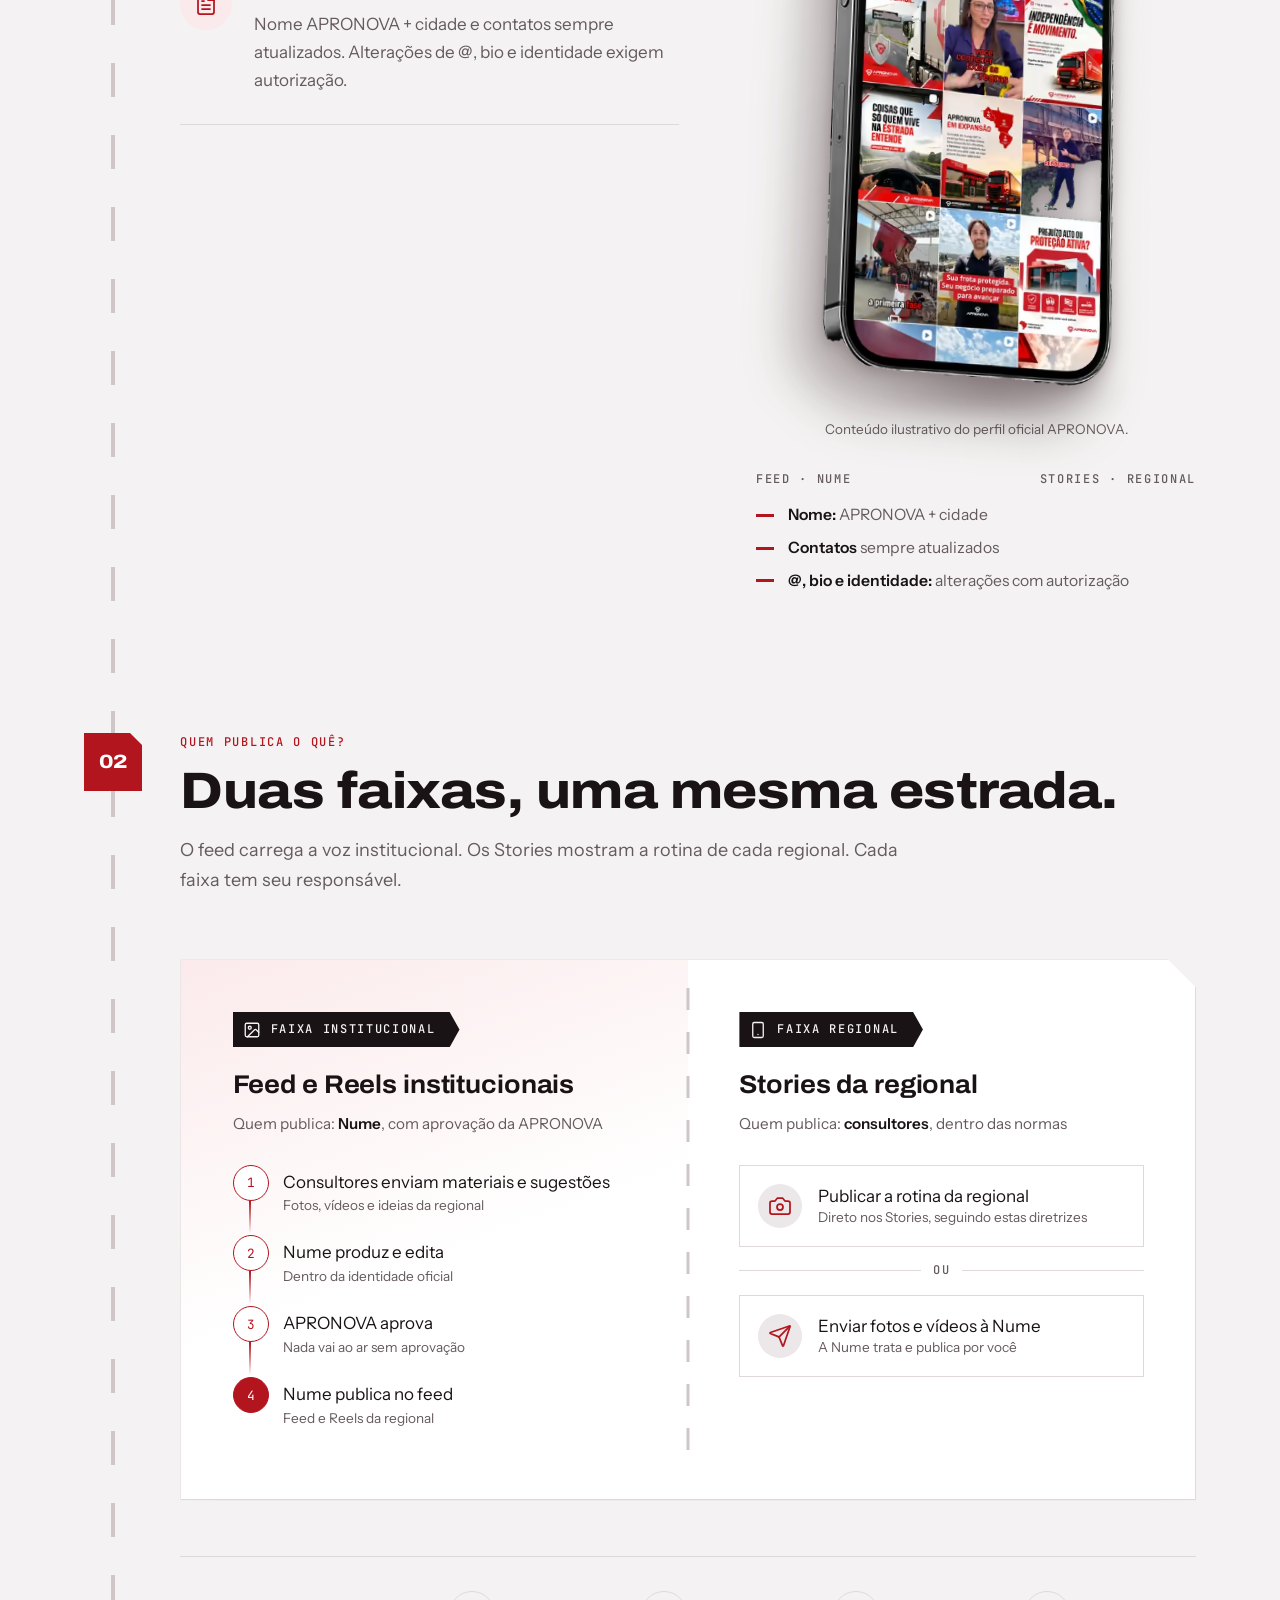
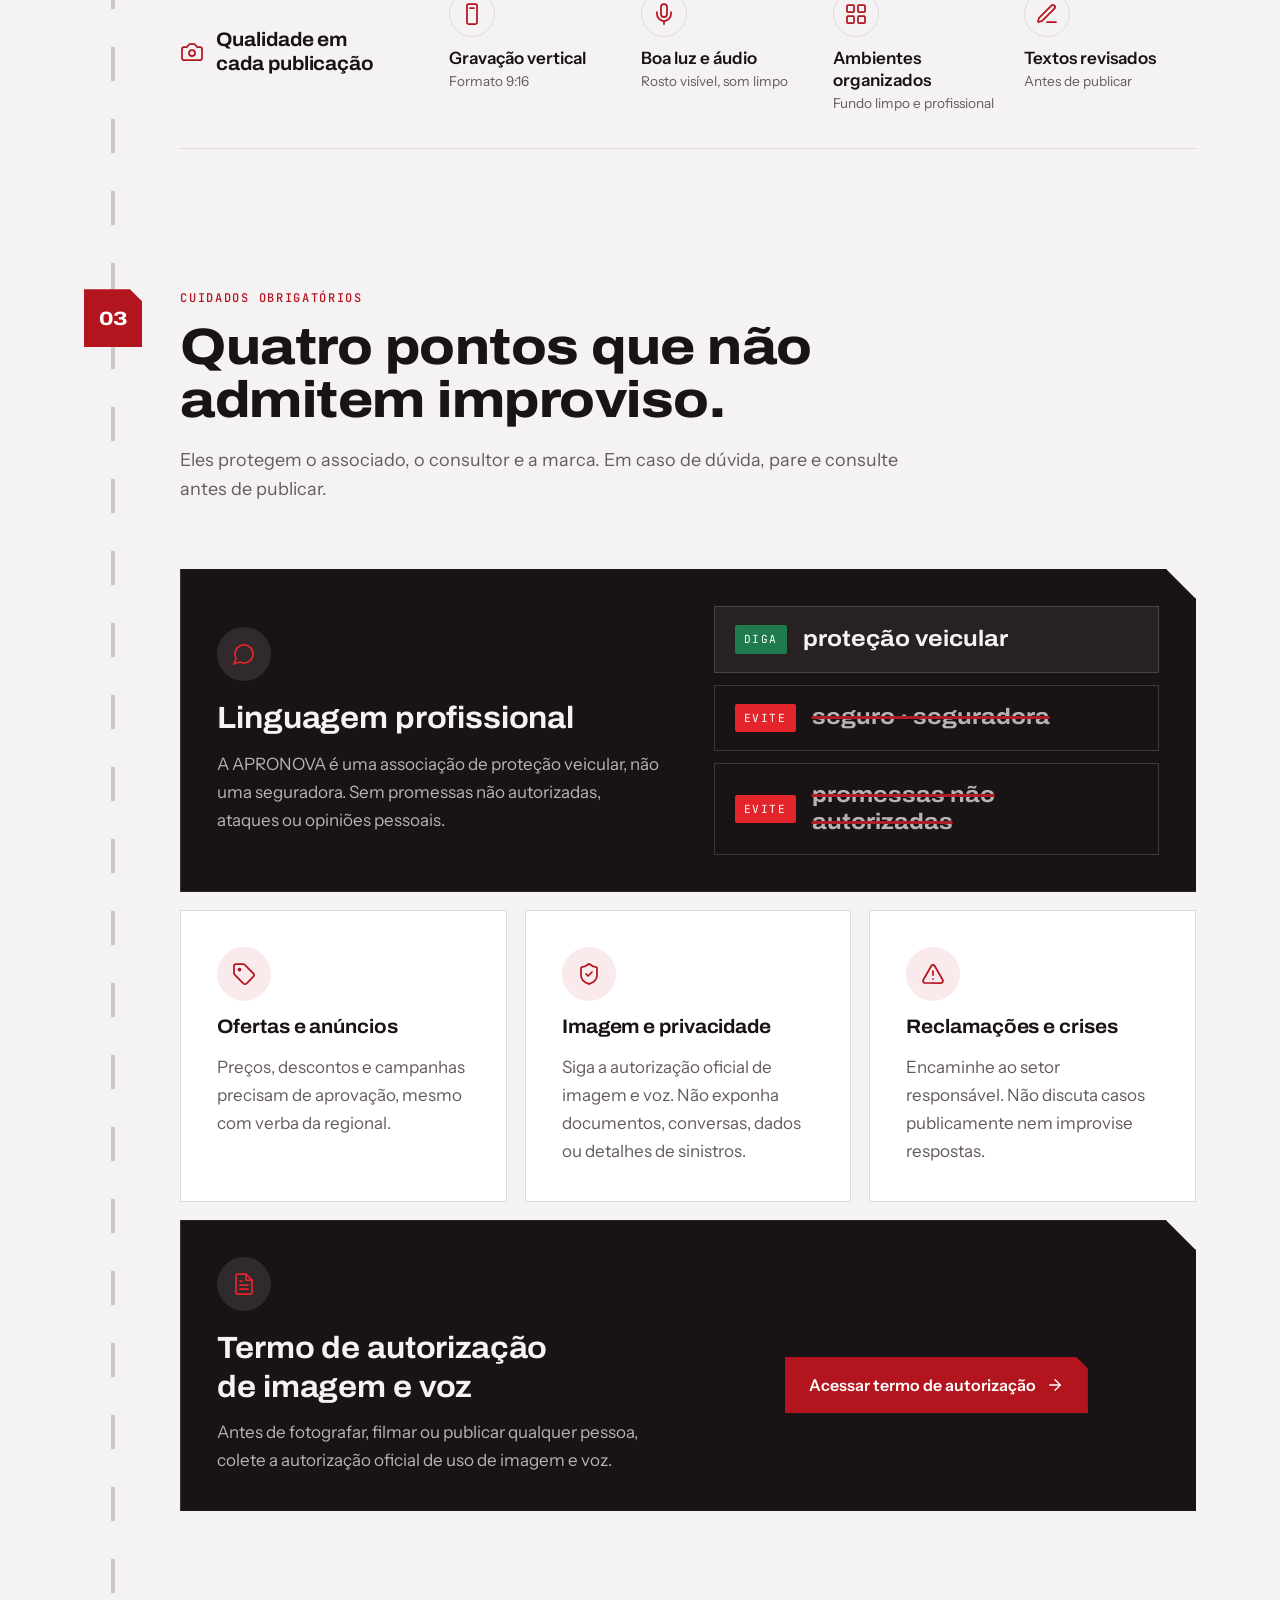
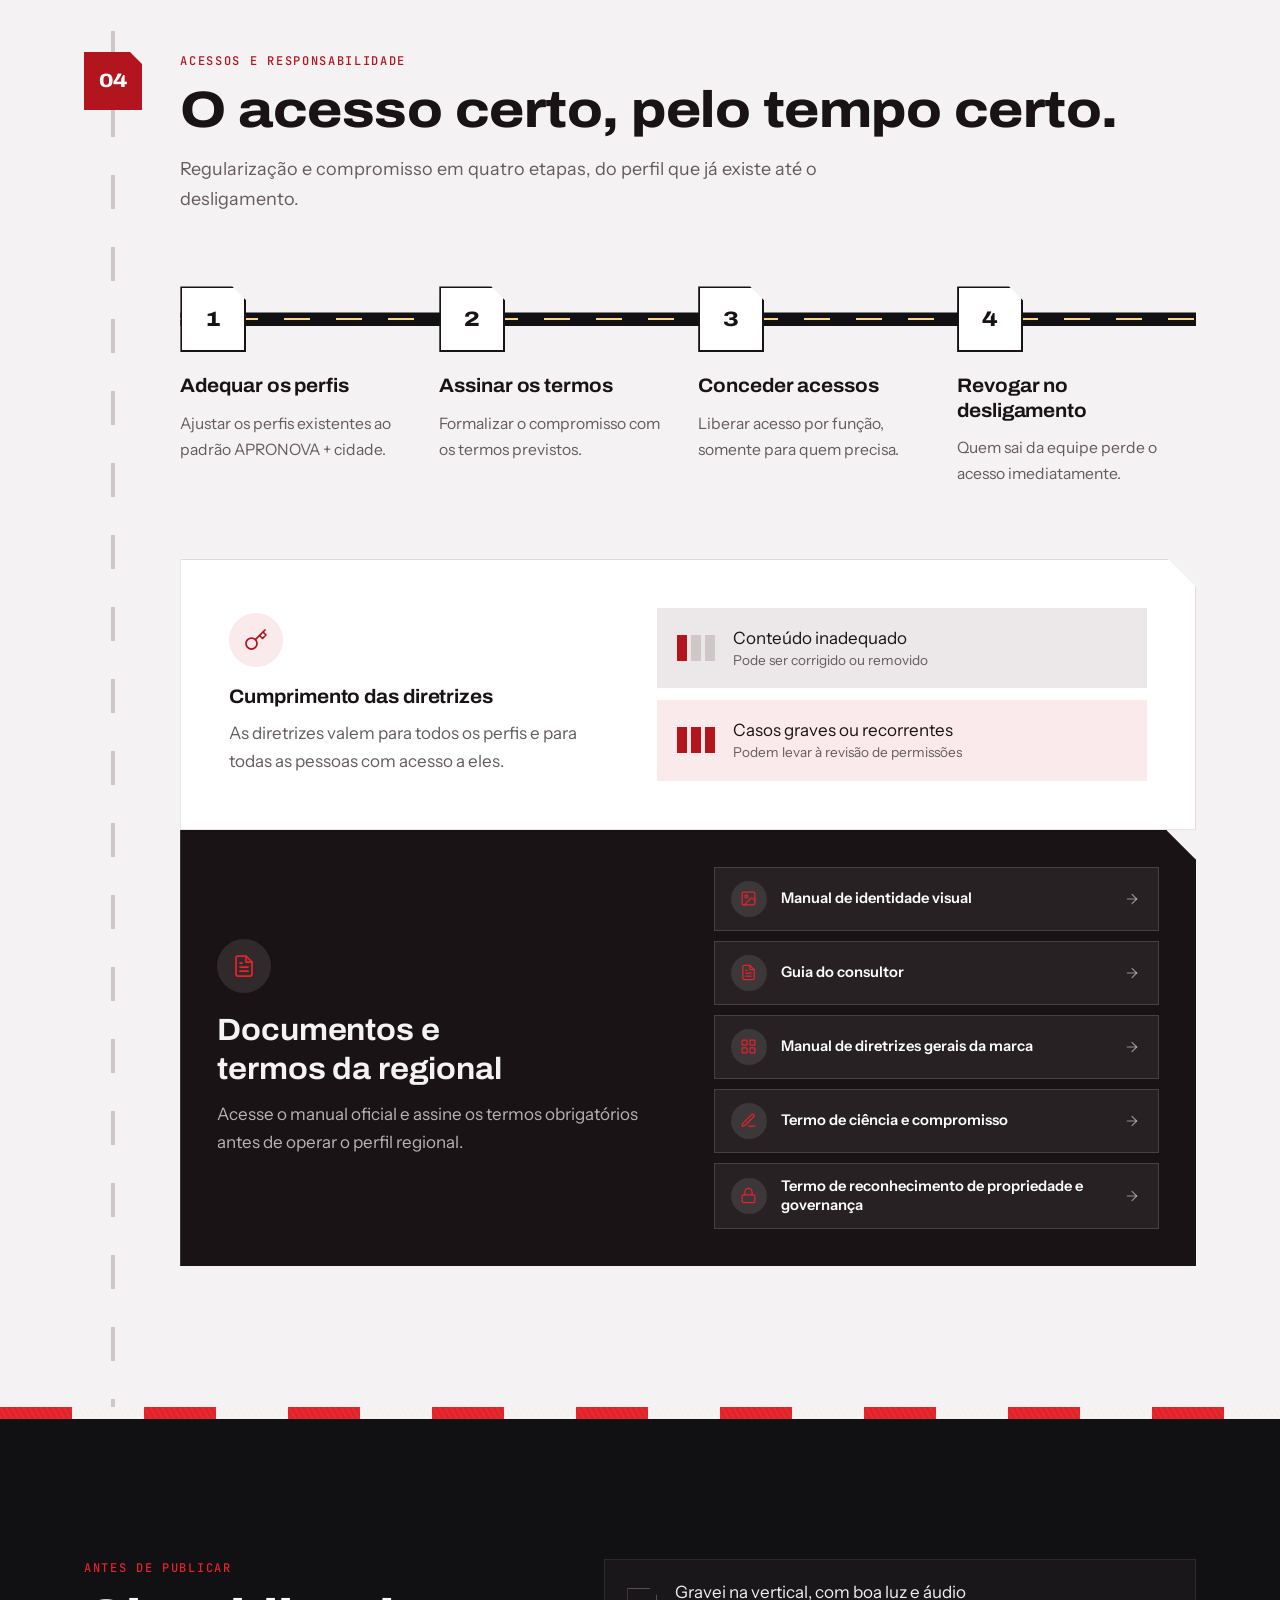
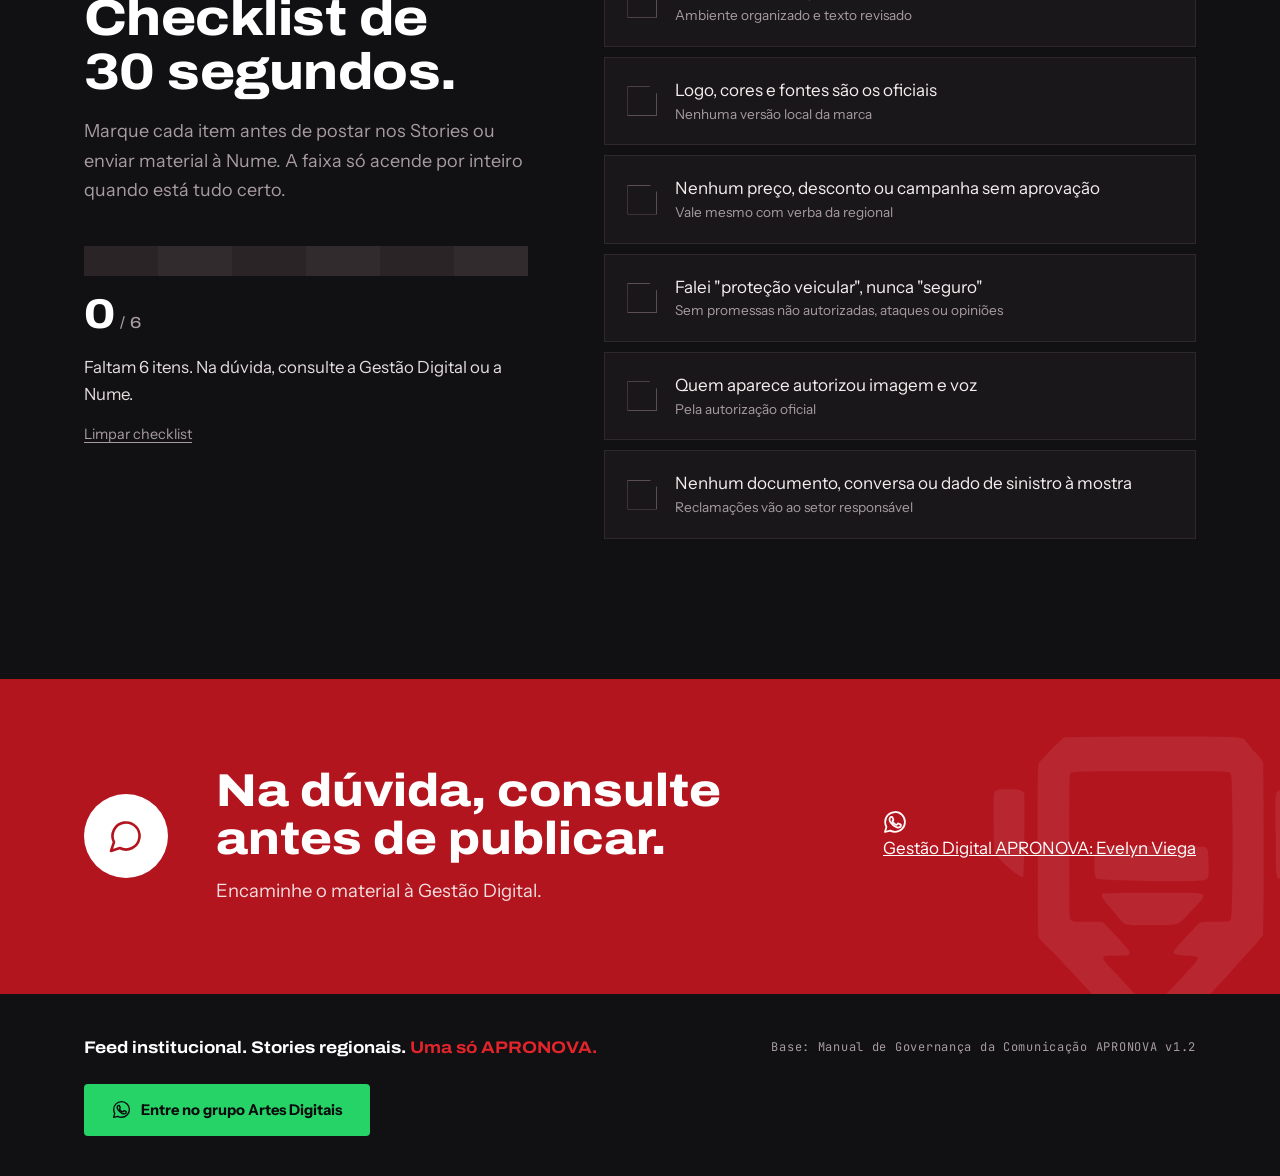
==== commit 5a4d9aac: "Adiciona icone de WhatsApp no badge da Gestao Digital" ====
--- a/index.html
+++ b/index.html
@@ -249,7 +249,7 @@
 <div><h2>Na dúvida, consulte antes de publicar.</h2>
 <p>Encaminhe o material à Gestão Digital.</p>
 </div>
-<div class="dest"><a href="https://wa.me/5566999555403" target="_blank" rel="noopener">Gestão Digital APRONOVA: Evelyn Viega</a></div>
+<div class="dest"><a class="dest-link" href="https://wa.me/5566999555403" target="_blank" rel="noopener"><svg class="ico" aria-hidden="true"><use href="#i-whatsapp"/></svg>Gestão Digital APRONOVA: Evelyn Viega</a></div>
 </div>
 </section>
 <footer class="foot"><div class="wrap"><span class="motto">Feed institucional. Stories regionais. <em>Uma só APRONOVA.</em></span><span class="src">Base: Manual de Governança da Comunicação APRONOVA v1.2</span></div>
--- a/style.css
+++ b/style.css
@@ -322,12 +322,12 @@
 .wa-float:hover{transform:scale(1.08);box-shadow:0 16px 34px -10px rgba(0,0,0,.55)}
 .wa-float .ico{width:30px;height:30px;fill:#fff;stroke:none}
 .wa-float-ring{position:absolute;inset:0;border-radius:50%;pointer-events:none;animation:wa-ping 2.4s ease-out infinite}
-.wa-float-label{position:absolute;right:calc(100% + 14px);top:50%;transform:translateY(-50%) translateX(6px);background:var(--ink);color:#fff;font-family:var(--f-body);font-size:.82rem;font-weight:600;line-height:1.3;padding:9px 14px;border-radius:4px;white-space:nowrap;opacity:0;pointer-events:none;transition:opacity .25s,transform .25s;box-shadow:var(--shadow)}
+.wa-float-label{position:absolute;right:calc(100% + 14px);top:50%;transform:translateY(-50%);background:var(--ink);color:#fff;font-family:var(--f-body);font-size:.82rem;font-weight:600;line-height:1.3;padding:9px 14px;border-radius:4px;white-space:nowrap;opacity:1;pointer-events:none;box-shadow:var(--shadow)}
 .wa-float-label small{display:block;font-weight:400;font-size:.72rem;color:var(--night-muted)}
 .wa-float-label::after{content:"";position:absolute;left:100%;top:50%;transform:translateY(-50%);border:6px solid transparent;border-left-color:var(--ink)}
-.wa-float:hover .wa-float-label,.wa-float:focus-visible .wa-float-label{opacity:1;transform:translateY(-50%) translateX(0)}
+
 @keyframes wa-ping{0%{box-shadow:0 0 0 0 rgba(37,211,102,.55)}70%{box-shadow:0 0 0 20px rgba(37,211,102,0)}100%{box-shadow:0 0 0 0 rgba(37,211,102,0)}}
-@media (max-width: 600px){.wa-float{right:14px;bottom:14px;width:52px;height:52px}.wa-float .ico{width:26px;height:26px}.wa-float-label{display:none}}
+@media (max-width: 600px){.wa-float{right:14px;bottom:14px;width:52px;height:52px}.wa-float .ico{width:26px;height:26px}.wa-float-label{font-size:.72rem;padding:7px 11px;right:calc(100% + 10px)}}
 
 .doc-links{display:grid;gap:10px}
 .doc-link{display:grid;grid-template-columns:36px minmax(0,1fr) 18px;gap:14px;align-items:center;padding:13px 16px;background:rgba(255,255,255,.06);border:1px solid rgba(255,255,255,.14);text-decoration:none;transition:background .25s,transform .2s}
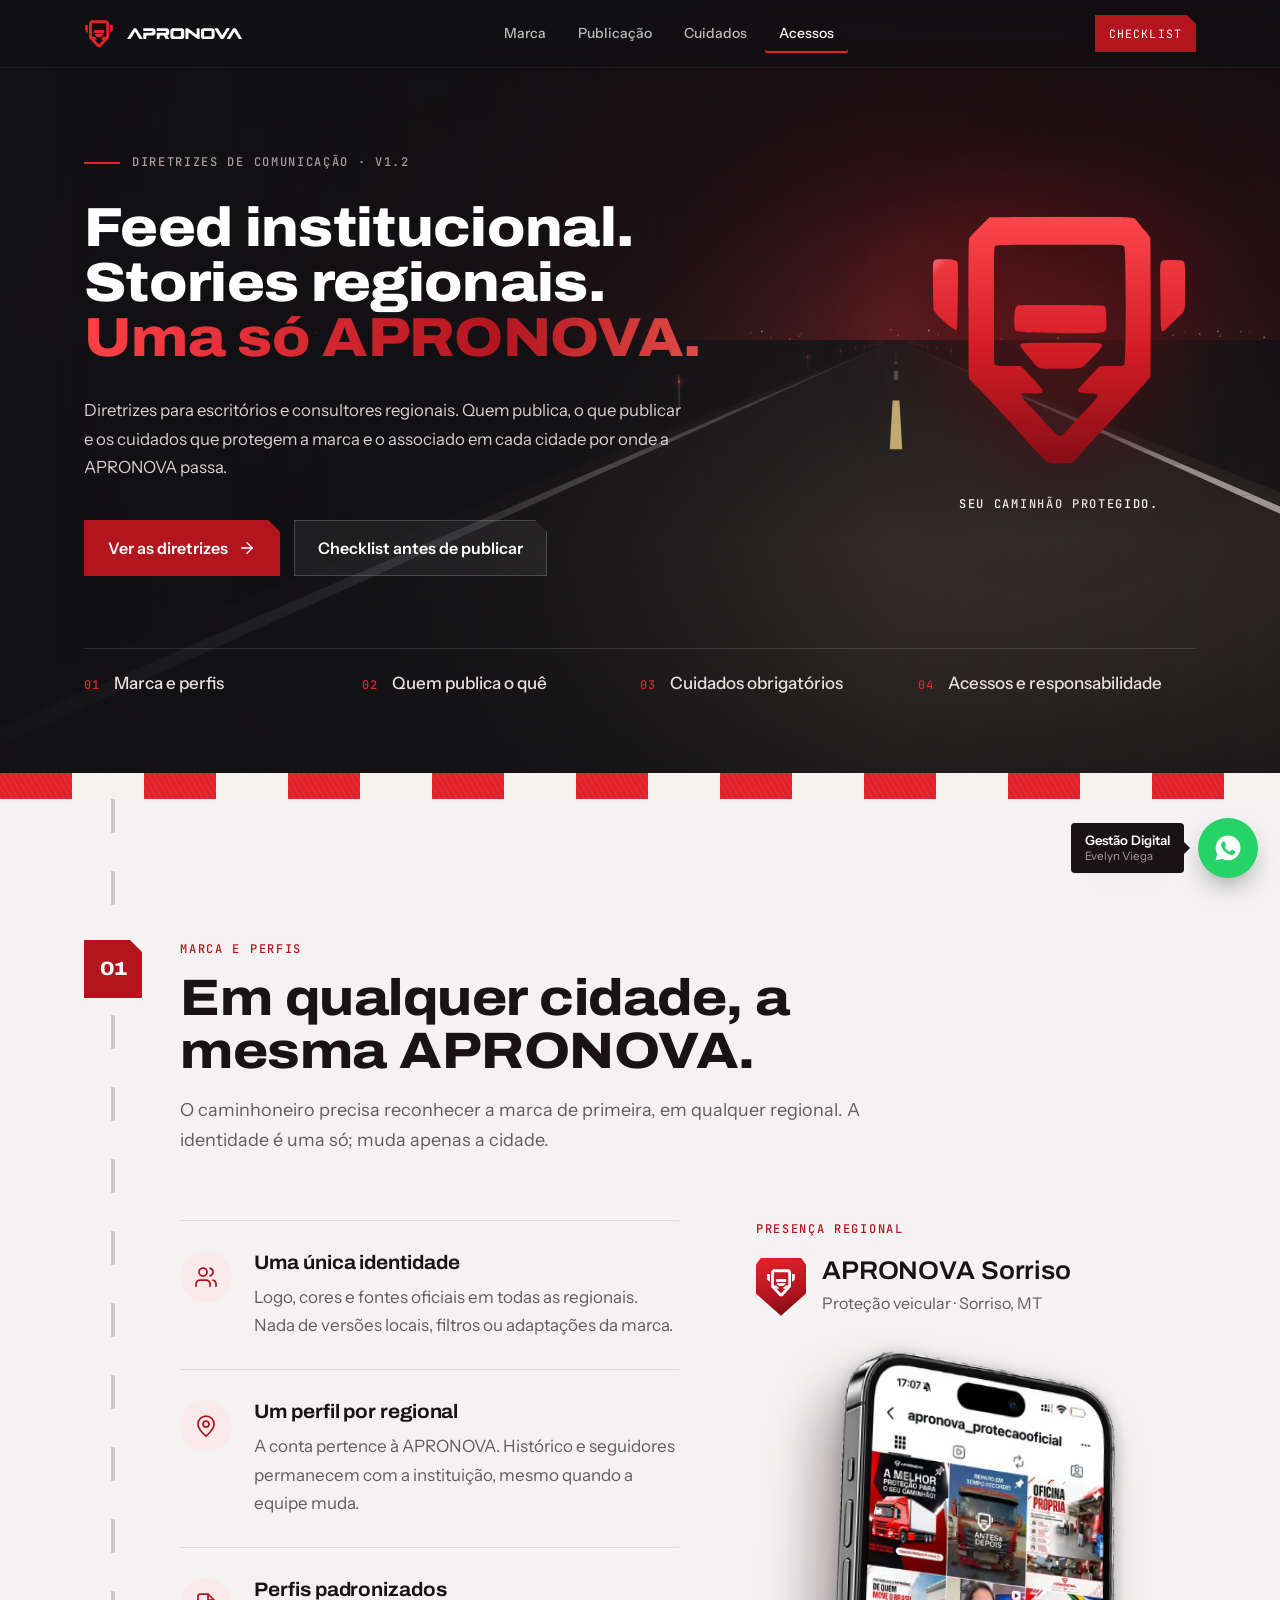
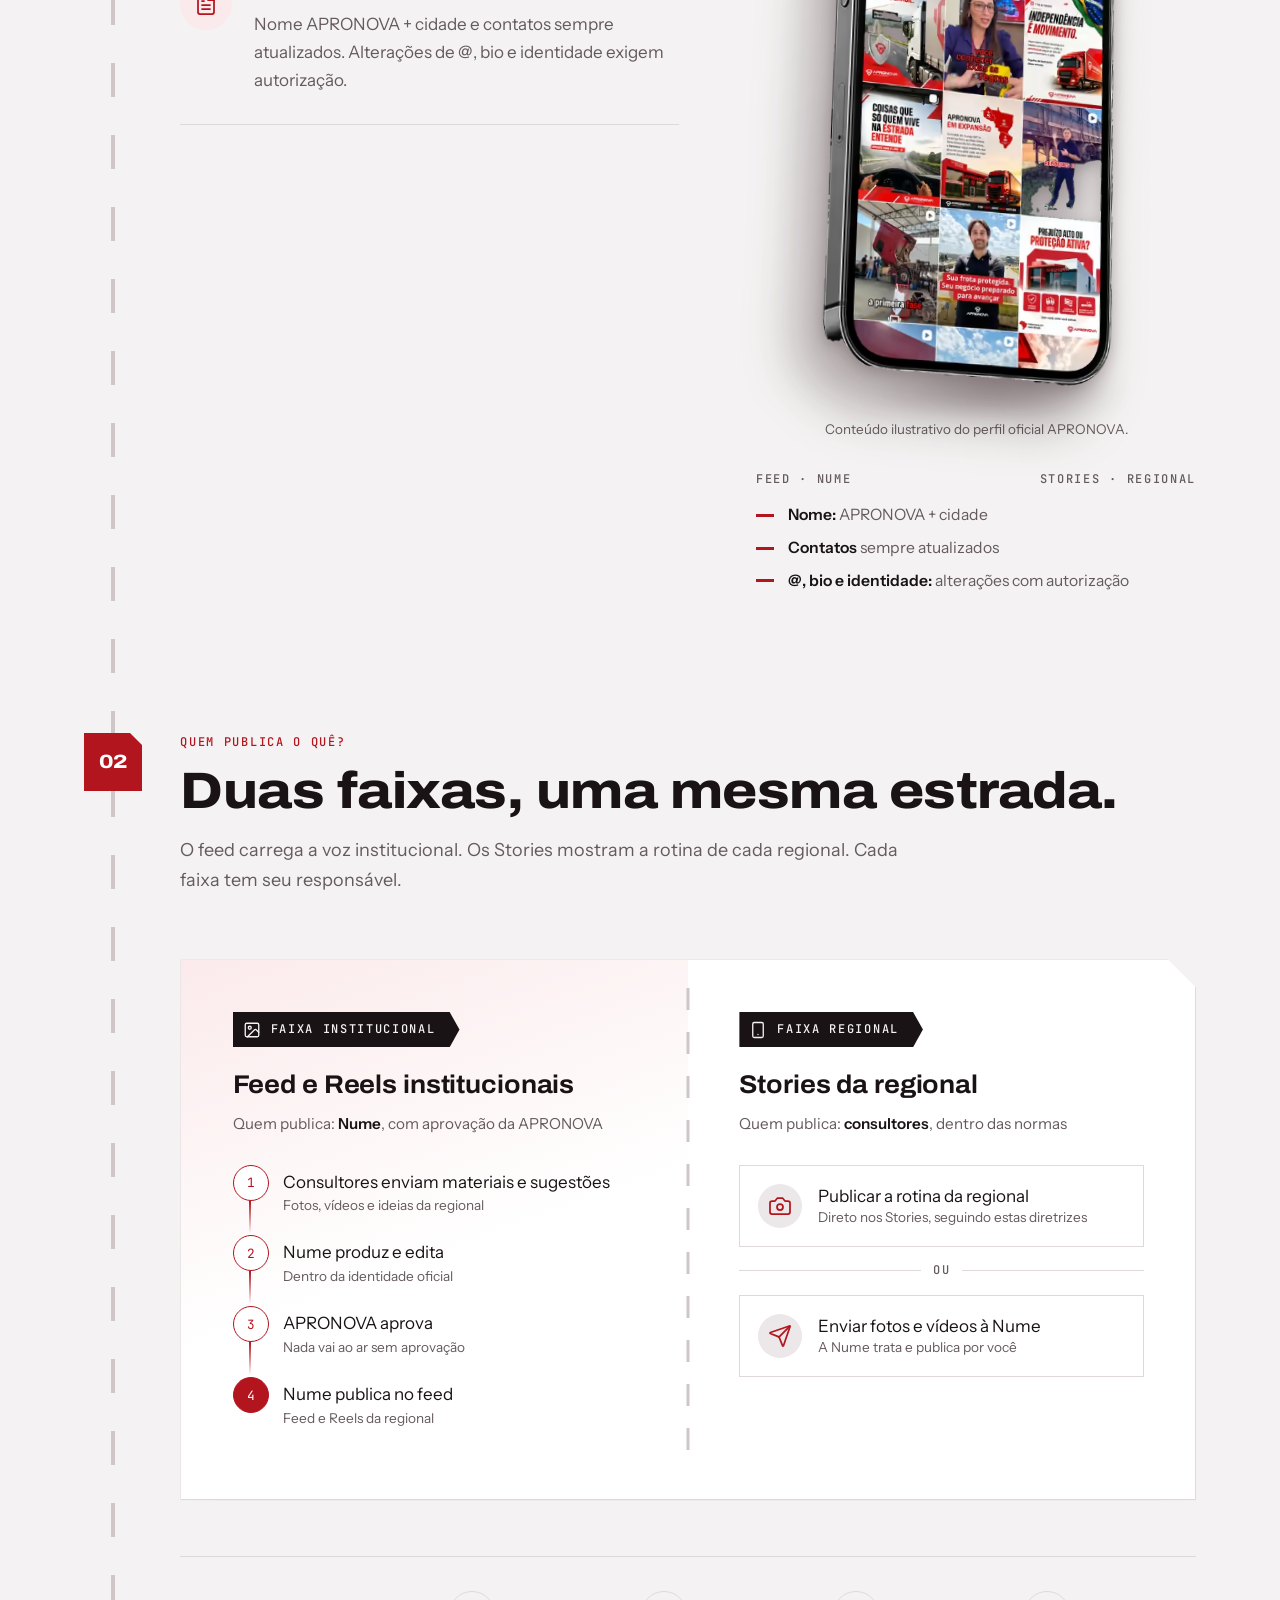
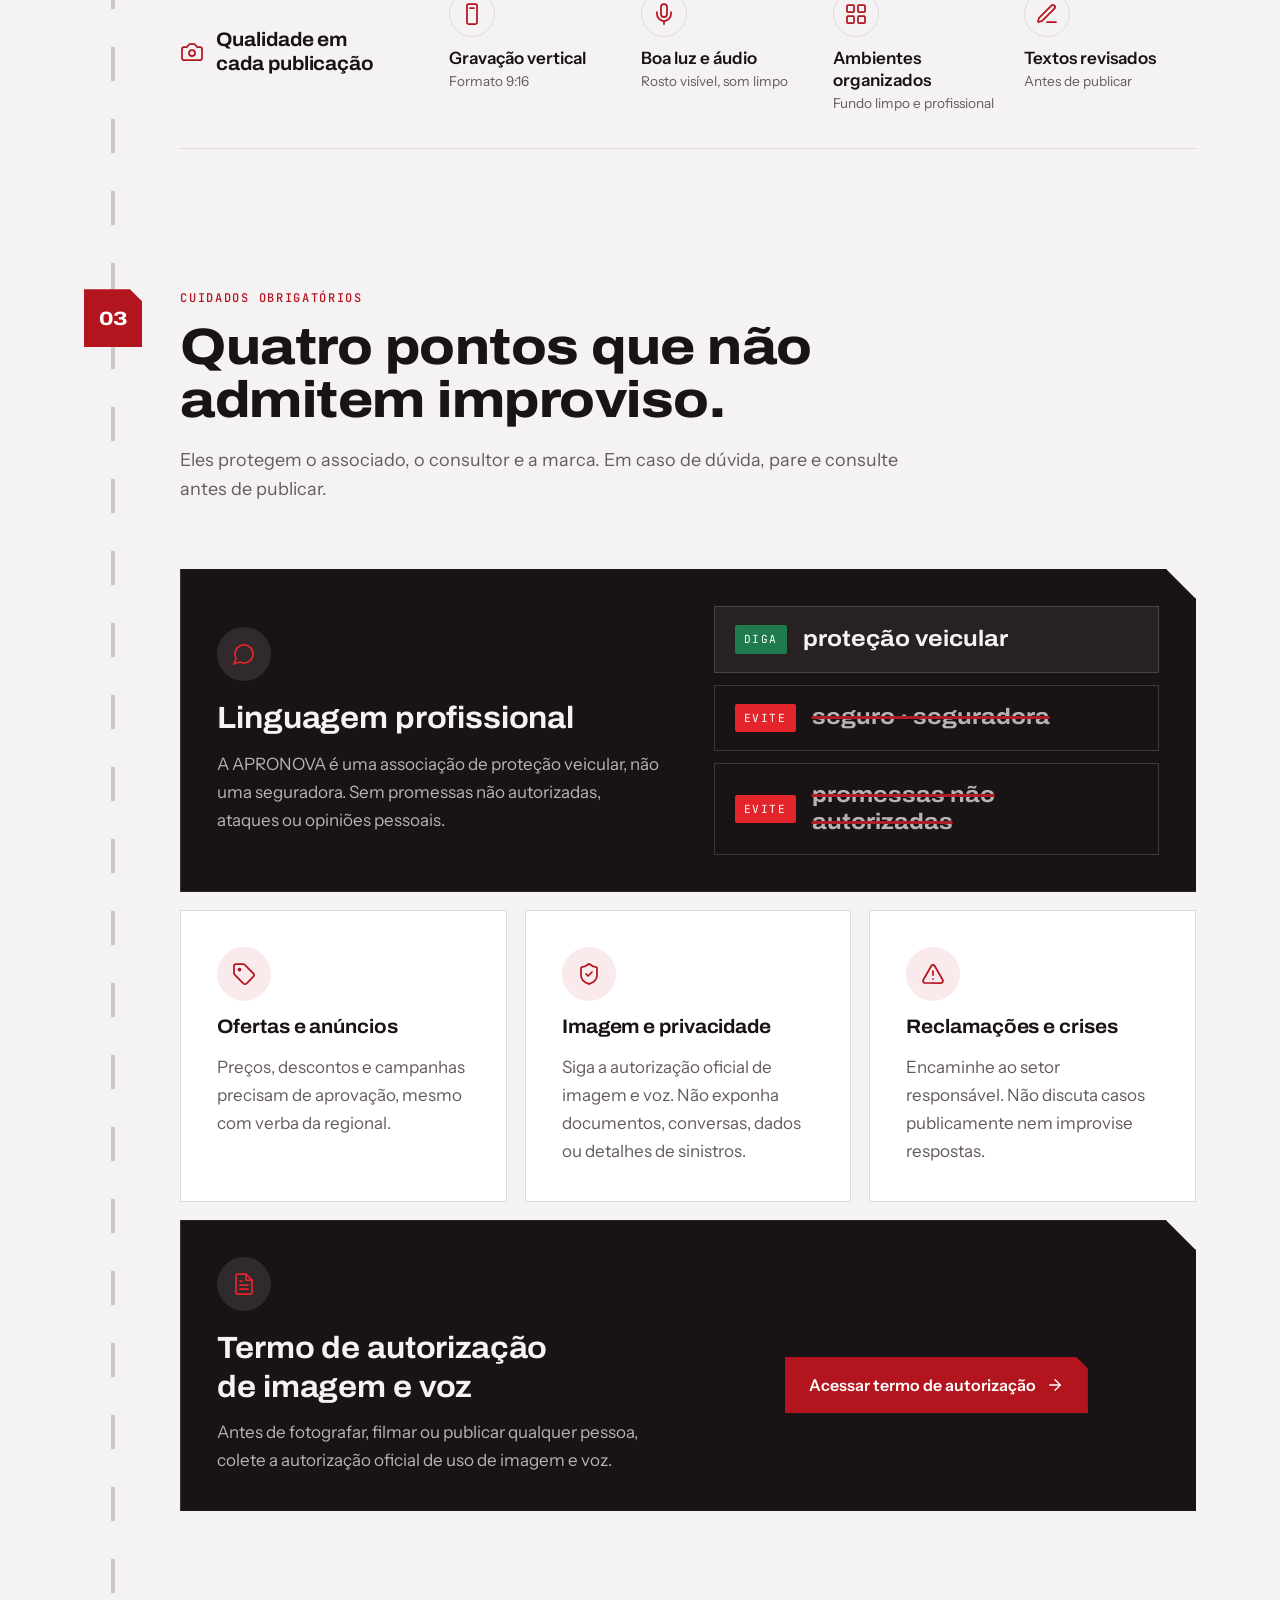
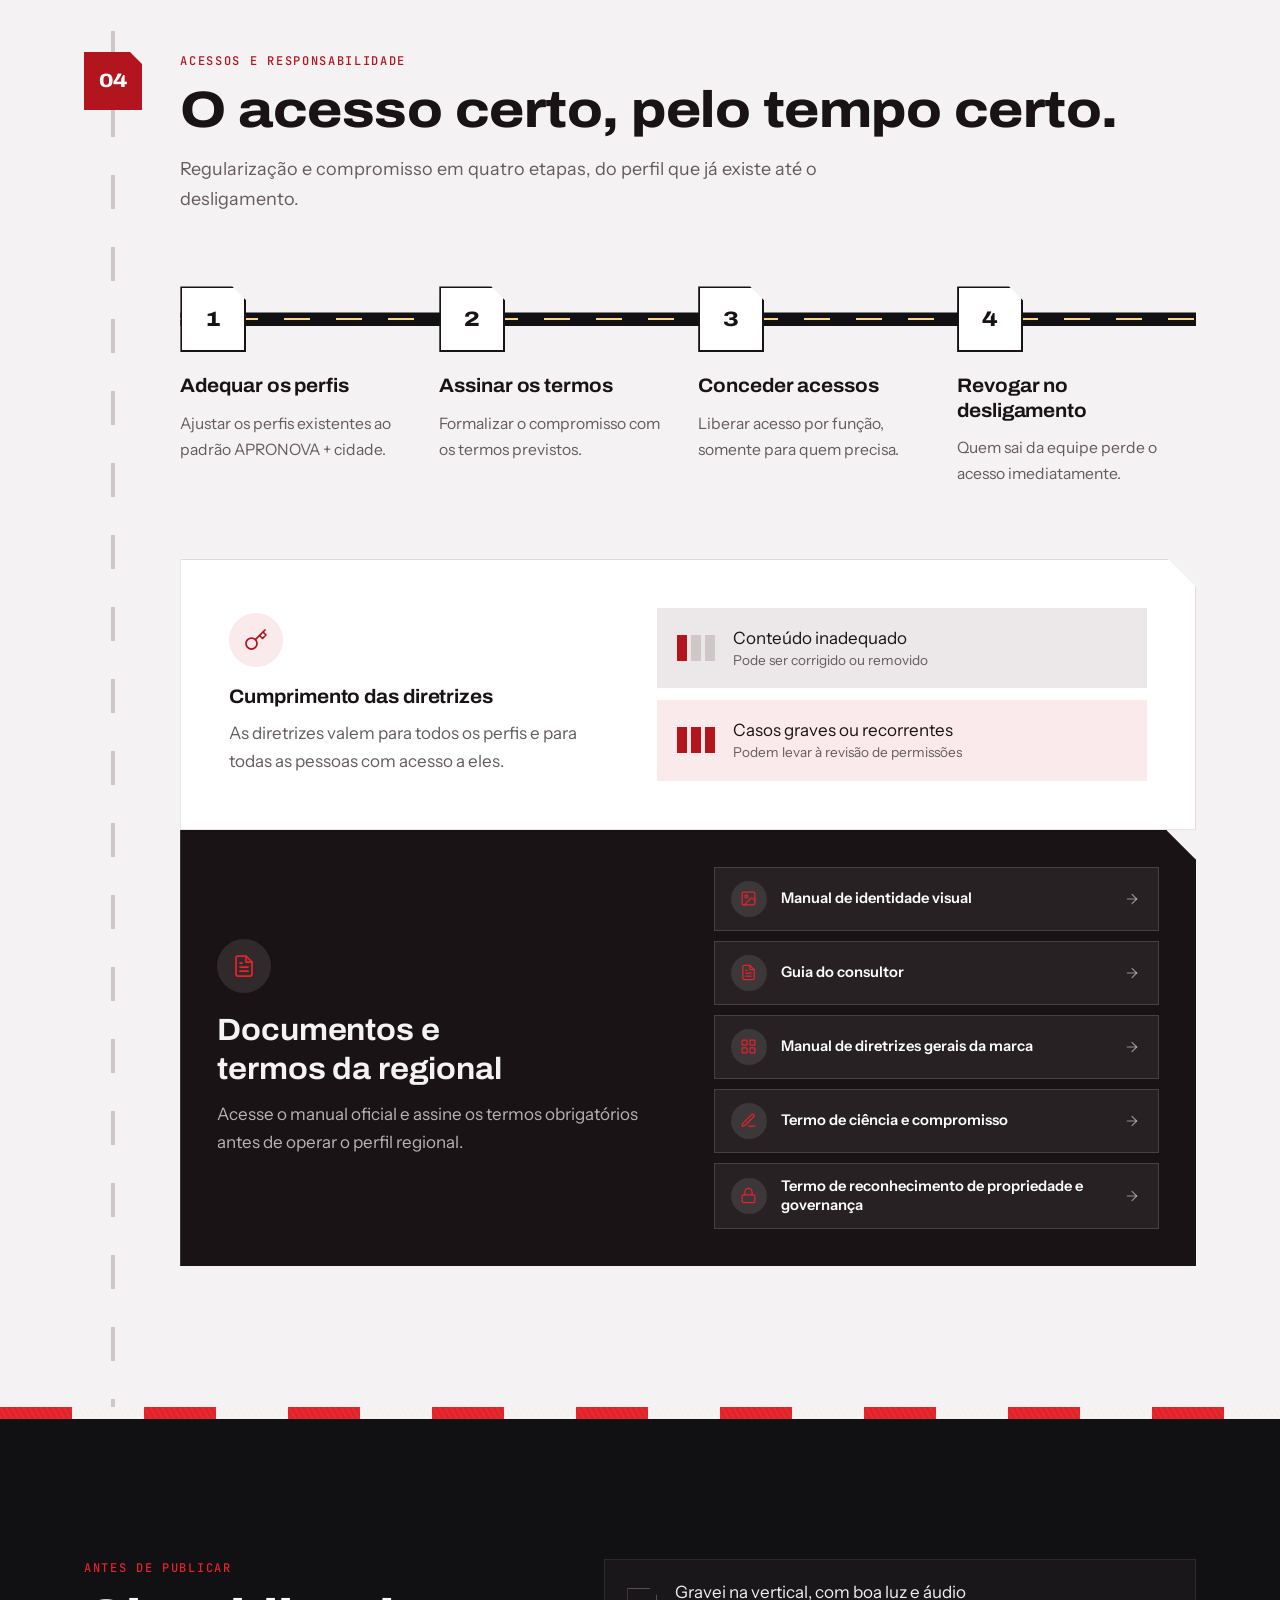
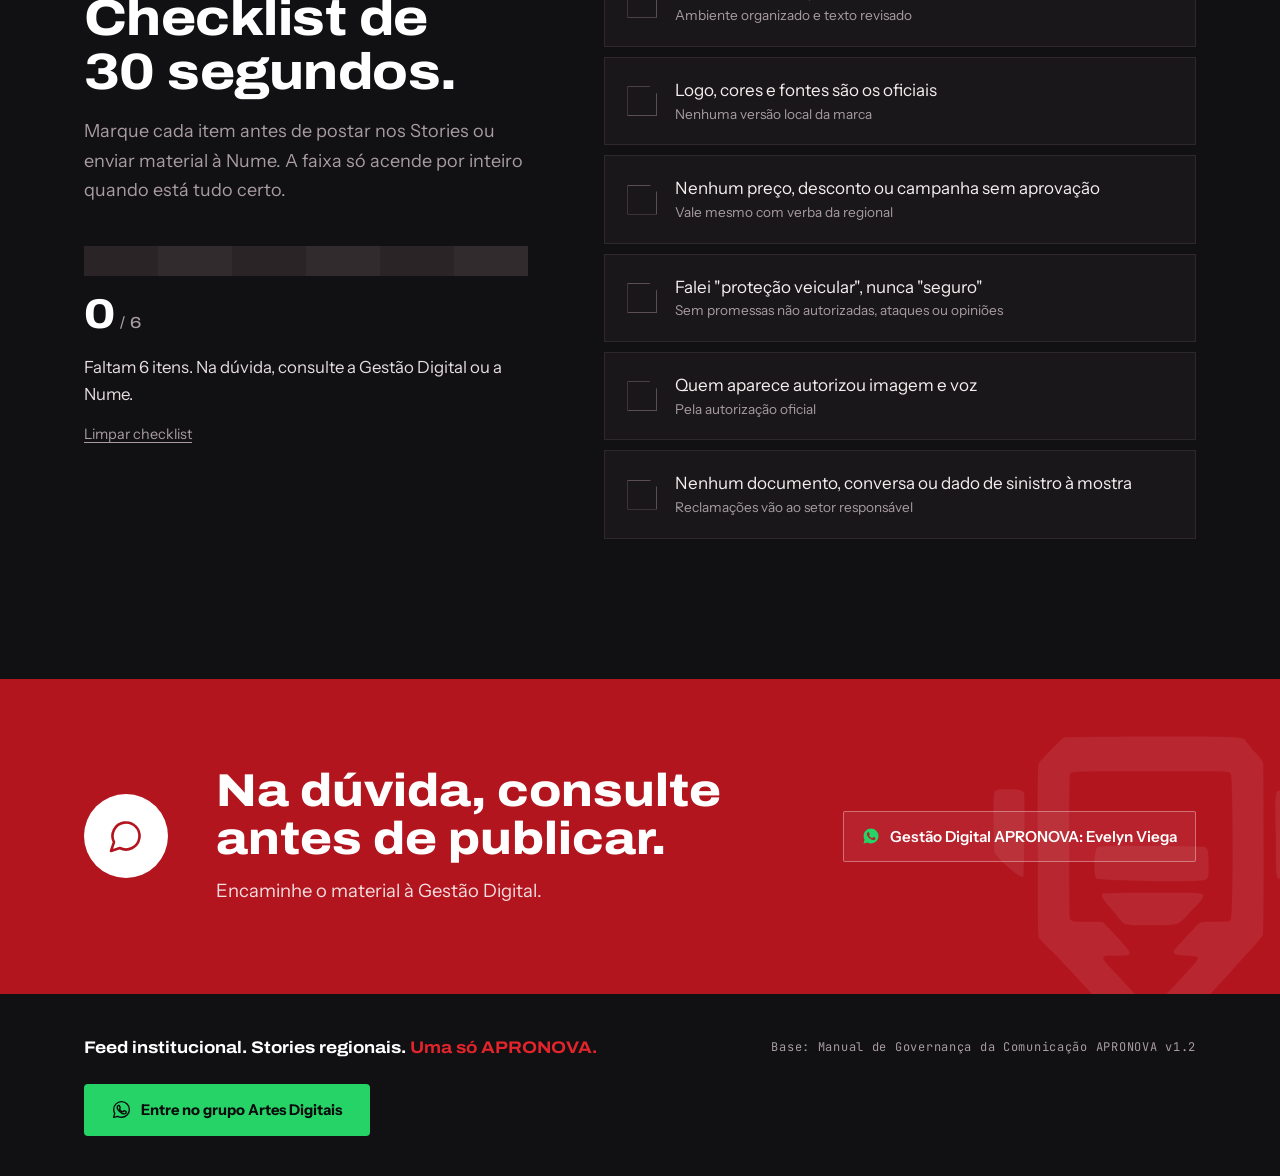
==== commit e4fd7866: "Troca Guia por Diretrizes no texto de abertura" ====
--- a/index.html
+++ b/index.html
@@ -4,7 +4,7 @@
 <meta name="theme-color" content="#111013">
 <link rel="icon" type="image/svg+xml" href="favicon.svg">
 <meta property="og:title" content="Diretrizes de comunicação APRONOVA">
-<meta property="og:description" content="Feed institucional. Stories regionais. Uma só APRONOVA. Guia para escritórios e consultores regionais.">
+<meta property="og:description" content="Feed institucional. Stories regionais. Uma só APRONOVA. Diretrizes para escritórios e consultores regionais.">
 <meta property="og:type" content="website">
 <meta name="description" content="Diretrizes de comunicação APRONOVA para escritórios e consultores regionais.">
 <link rel="preconnect" href="https://fonts.googleapis.com">
@@ -61,7 +61,7 @@
 <a class="cta-mini" href="#checklist">Checklist</a></div>
 </nav>
 <header class="hero" id="topo"><canvas id="road" aria-hidden="true"></canvas><div class="wrap"><div class="hero-grid"><div><span class="eyebrow label">Diretrizes de comunicação · v1.2</span><h1 class="h1"><span class="ln dim">Feed institucional.</span><span class="ln dim">Stories regionais.</span><span class="ln flow">Uma só APRONOVA.</span></h1>
-<p class="lead">Guia para escritórios e consultores regionais. Quem publica, o que publicar e os cuidados que protegem a marca e o associado em cada cidade por onde a APRONOVA passa.</p>
+<p class="lead">Diretrizes para escritórios e consultores regionais. Quem publica, o que publicar e os cuidados que protegem a marca e o associado em cada cidade por onde a APRONOVA passa.</p>
 <div class="hero-actions"><a class="btn btn-red" href="#marca">Ver as diretrizes <svg class="ico" aria-hidden="true"><use href="#i-arrow"/></svg></a><a class="btn btn-ghost" href="#checklist">Checklist antes de publicar</a></div>
 </div>
 <div class="emblem" aria-hidden="true"><svg viewBox="530 0 400 390"><rect x="520" y="0" width="420" height="395" fill="url(#apn-base)" clip-path="url(#apn-clip)"/><rect x="520" y="0" width="420" height="395" fill="url(#apn-sheen)" clip-path="url(#apn-clip)"/></svg><p class="tag label"><b>Seu caminhão protegido.</b></p>
--- a/style.css
+++ b/style.css
@@ -236,6 +236,12 @@
 .cta p{margin-top:12px;font-size:1.15rem;color:rgba(255,255,255,.86)}
 .dest{display:flex;flex-wrap:wrap;gap:10px}
 .dest span{padding:12px 18px;border:1px solid rgba(255,255,255,.35);font-weight:600;font-size:.95rem;background:rgba(255,255,255,.06)}
+.dest-link{display:inline-flex;align-items:center;gap:10px;padding:12px 18px;border:1px solid rgba(255,255,255,.35);border-radius:2px;font-weight:600;font-size:.95rem;background:rgba(255,255,255,.06);color:#fff;text-decoration:none;position:relative;transition:background .25s,transform .25s,border-color .25s,box-shadow .25s;animation:dest-pulse 2.6s ease-out infinite}
+.dest-link .ico{width:18px;height:18px;flex:none;fill:#25D366;stroke:none;transition:fill .25s}
+.dest-link:hover,.dest-link:focus-visible{background:#25D366;border-color:#25D366;color:#0B0A0C;transform:translateY(-2px);box-shadow:0 12px 26px -8px rgba(37,211,102,.6);animation:none}
+.dest-link:hover .ico,.dest-link:focus-visible .ico{fill:#0B0A0C}
+@keyframes dest-pulse{0%{box-shadow:0 0 0 0 rgba(37,211,102,.5)}70%{box-shadow:0 0 0 12px rgba(37,211,102,0)}100%{box-shadow:0 0 0 0 rgba(37,211,102,0)}}
+@media (prefers-reduced-motion: reduce){.dest-link{animation:none}}
 .cta .ghost{position:absolute;right:-40px;bottom:-60px;width:340px;fill:rgba(255,255,255,.07);z-index:0;pointer-events:none}
 @media (max-width: 900px){.cta .wrap{grid-template-columns:1fr}
 .cta .bubble{width:64px;height:64px}
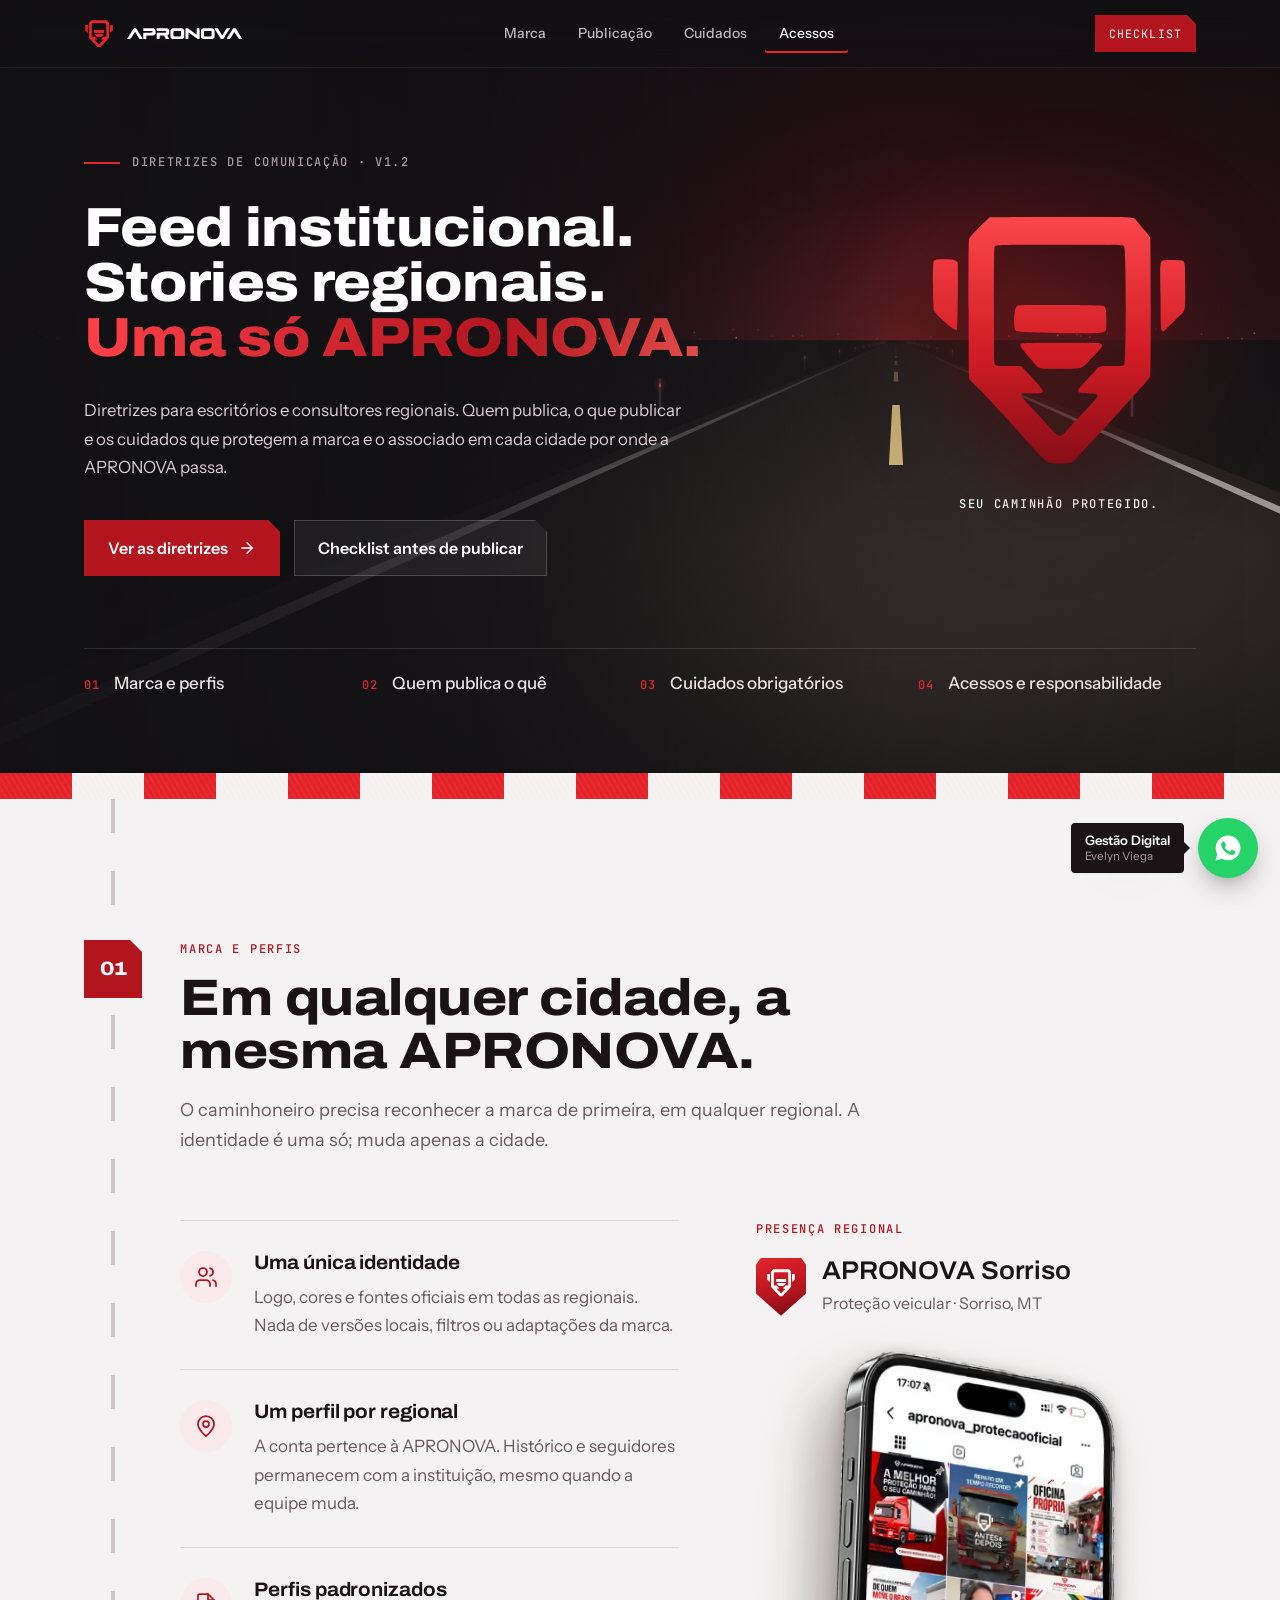
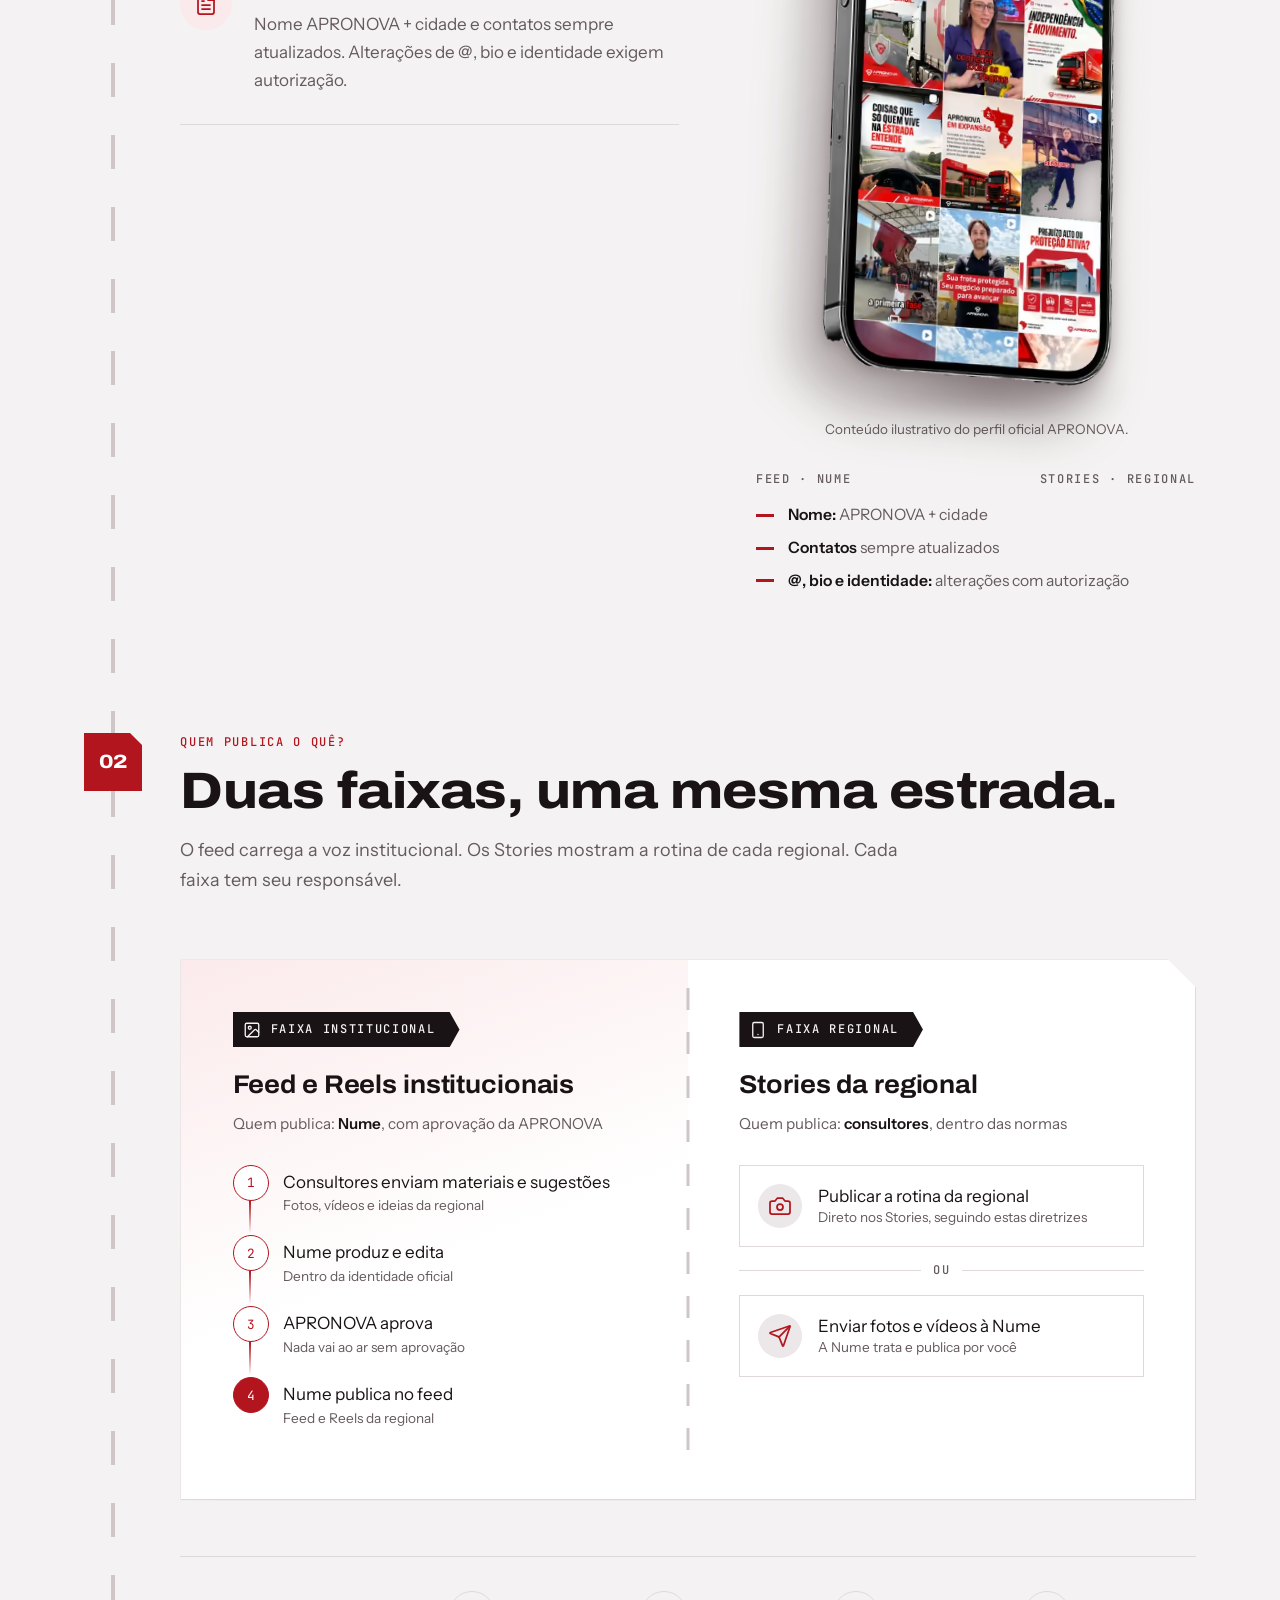
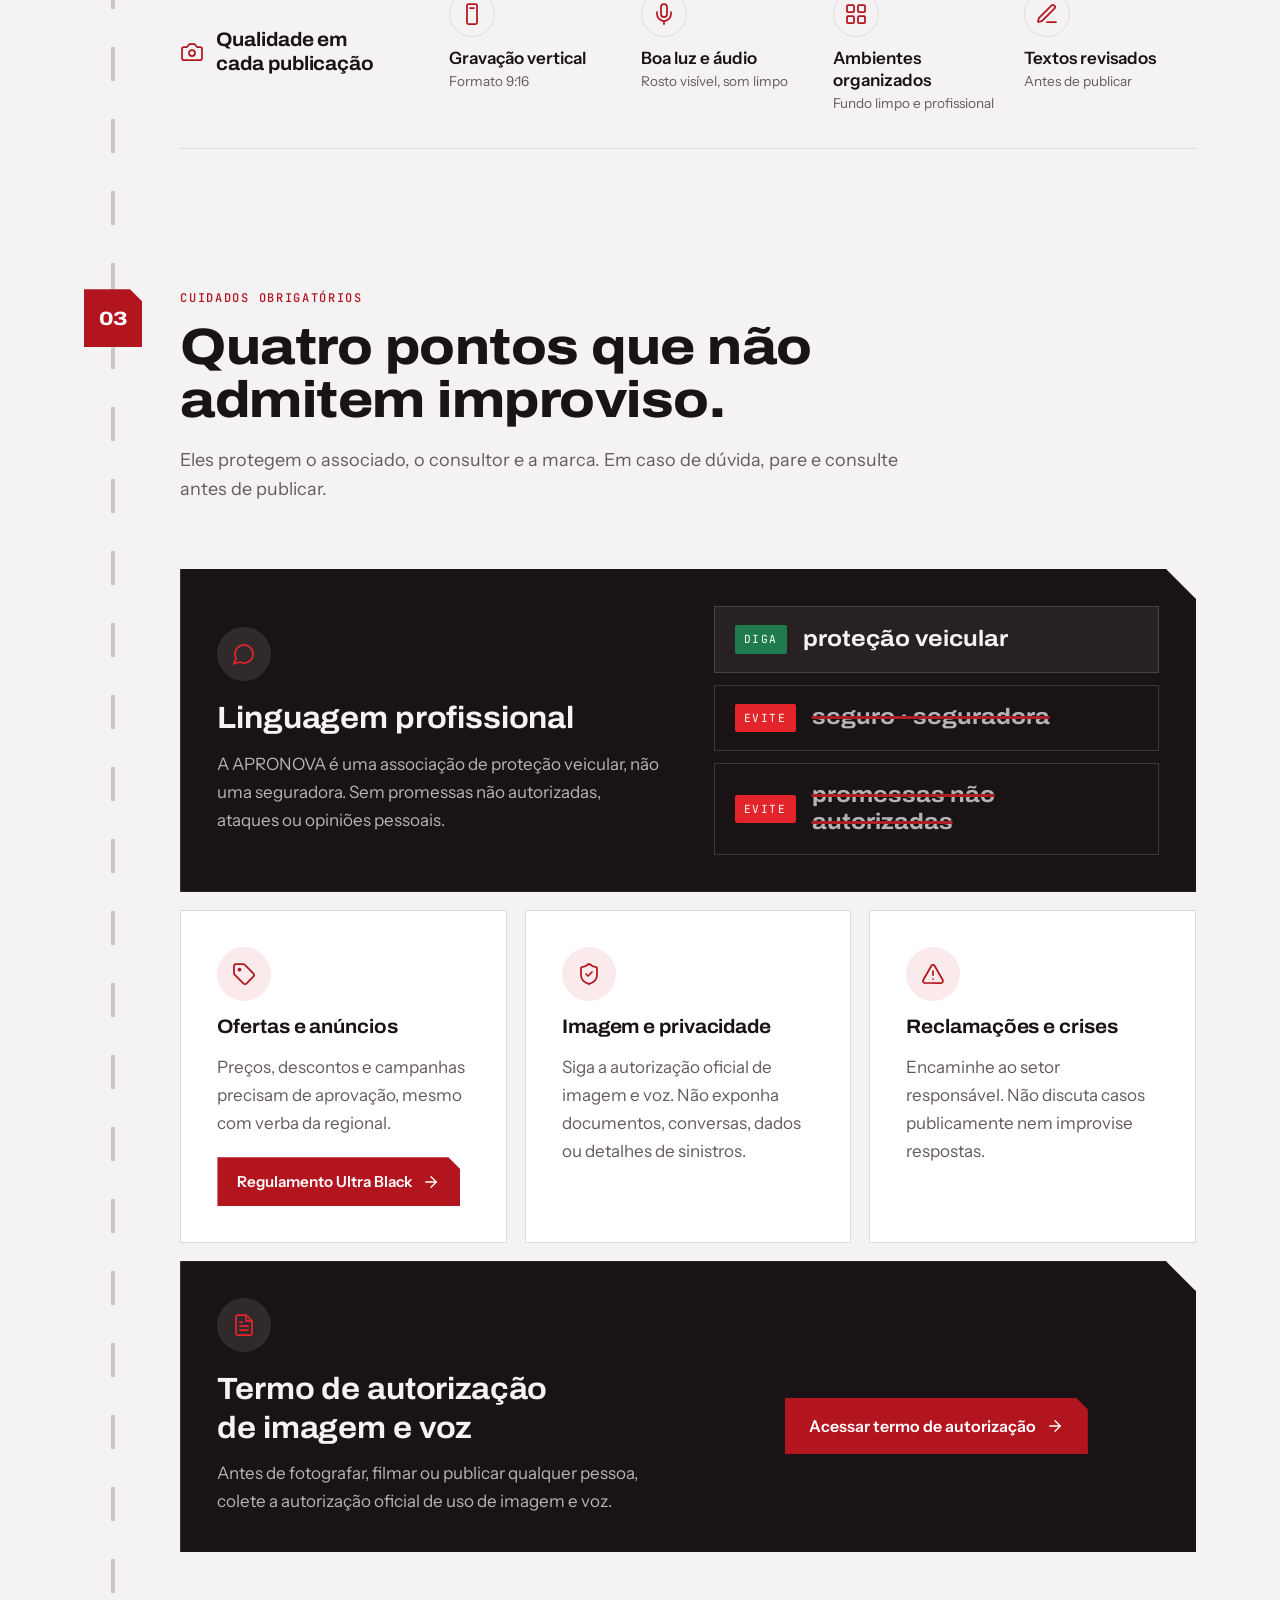
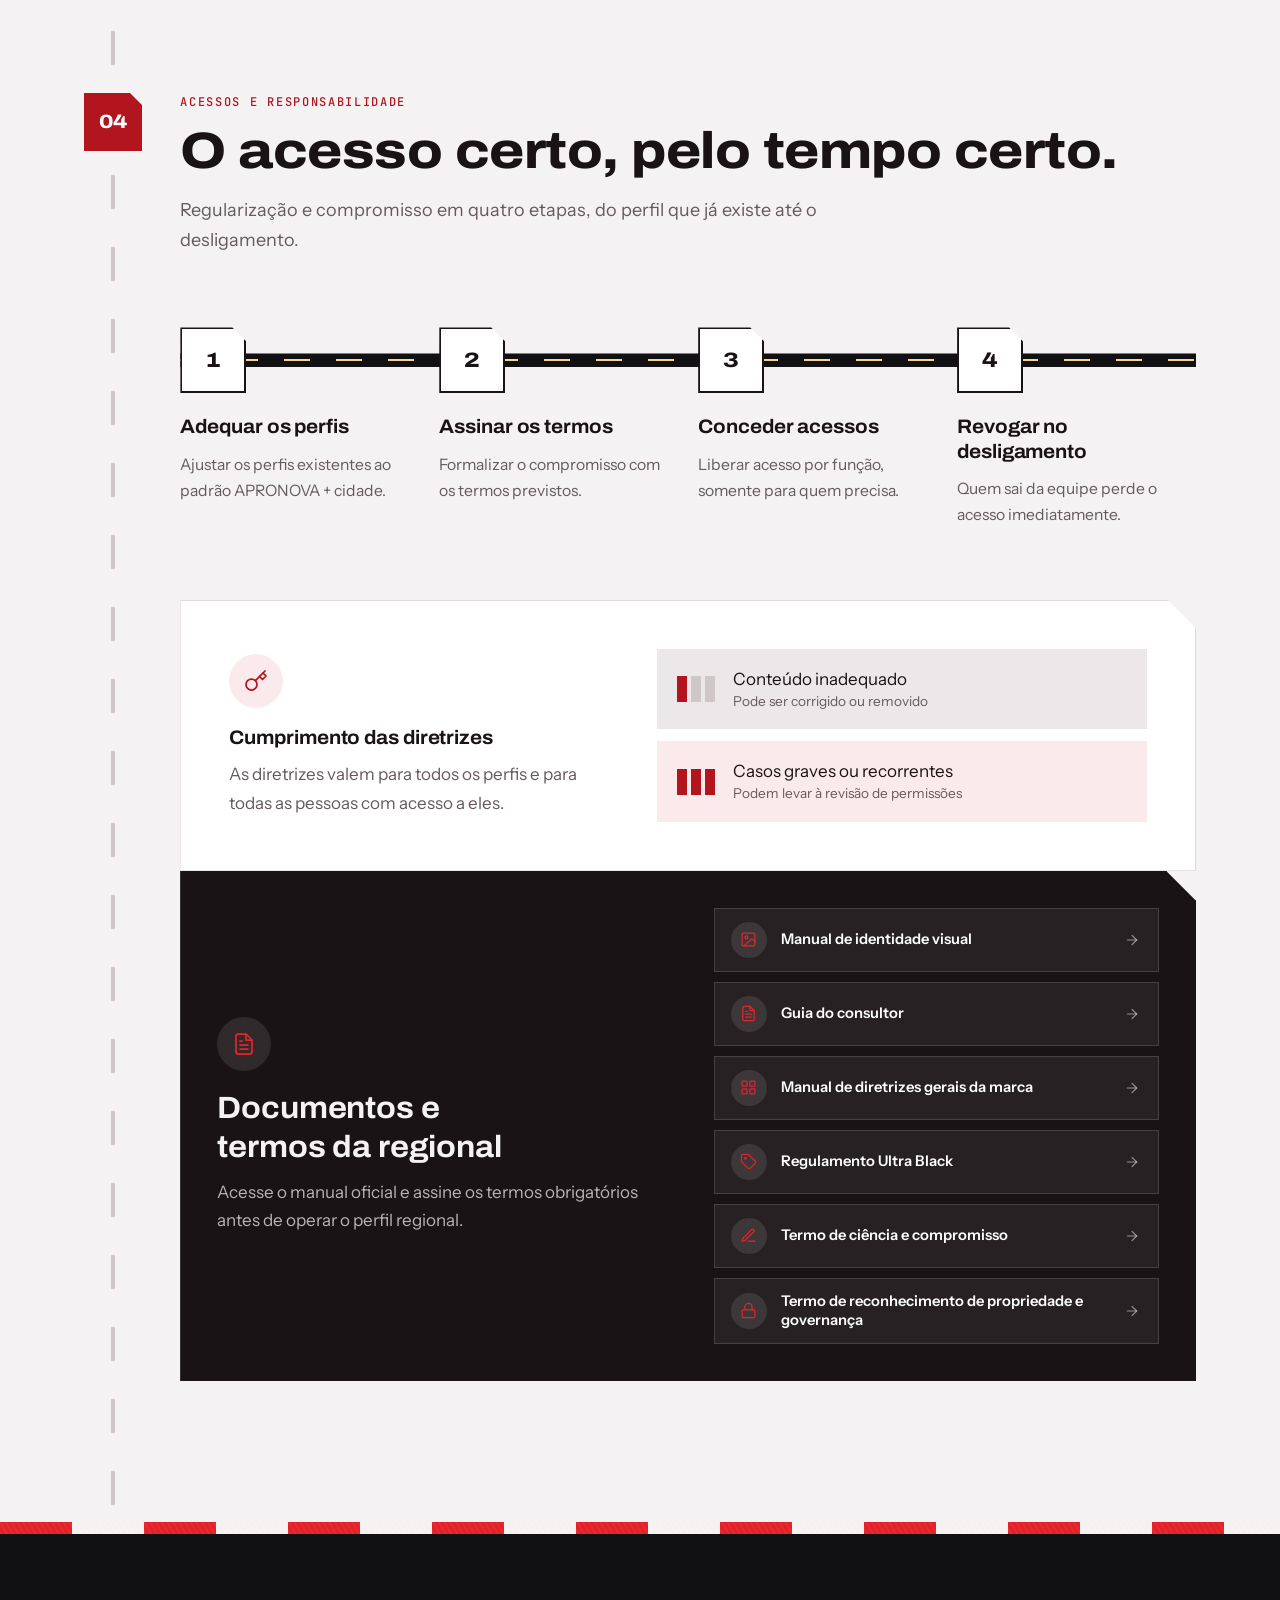
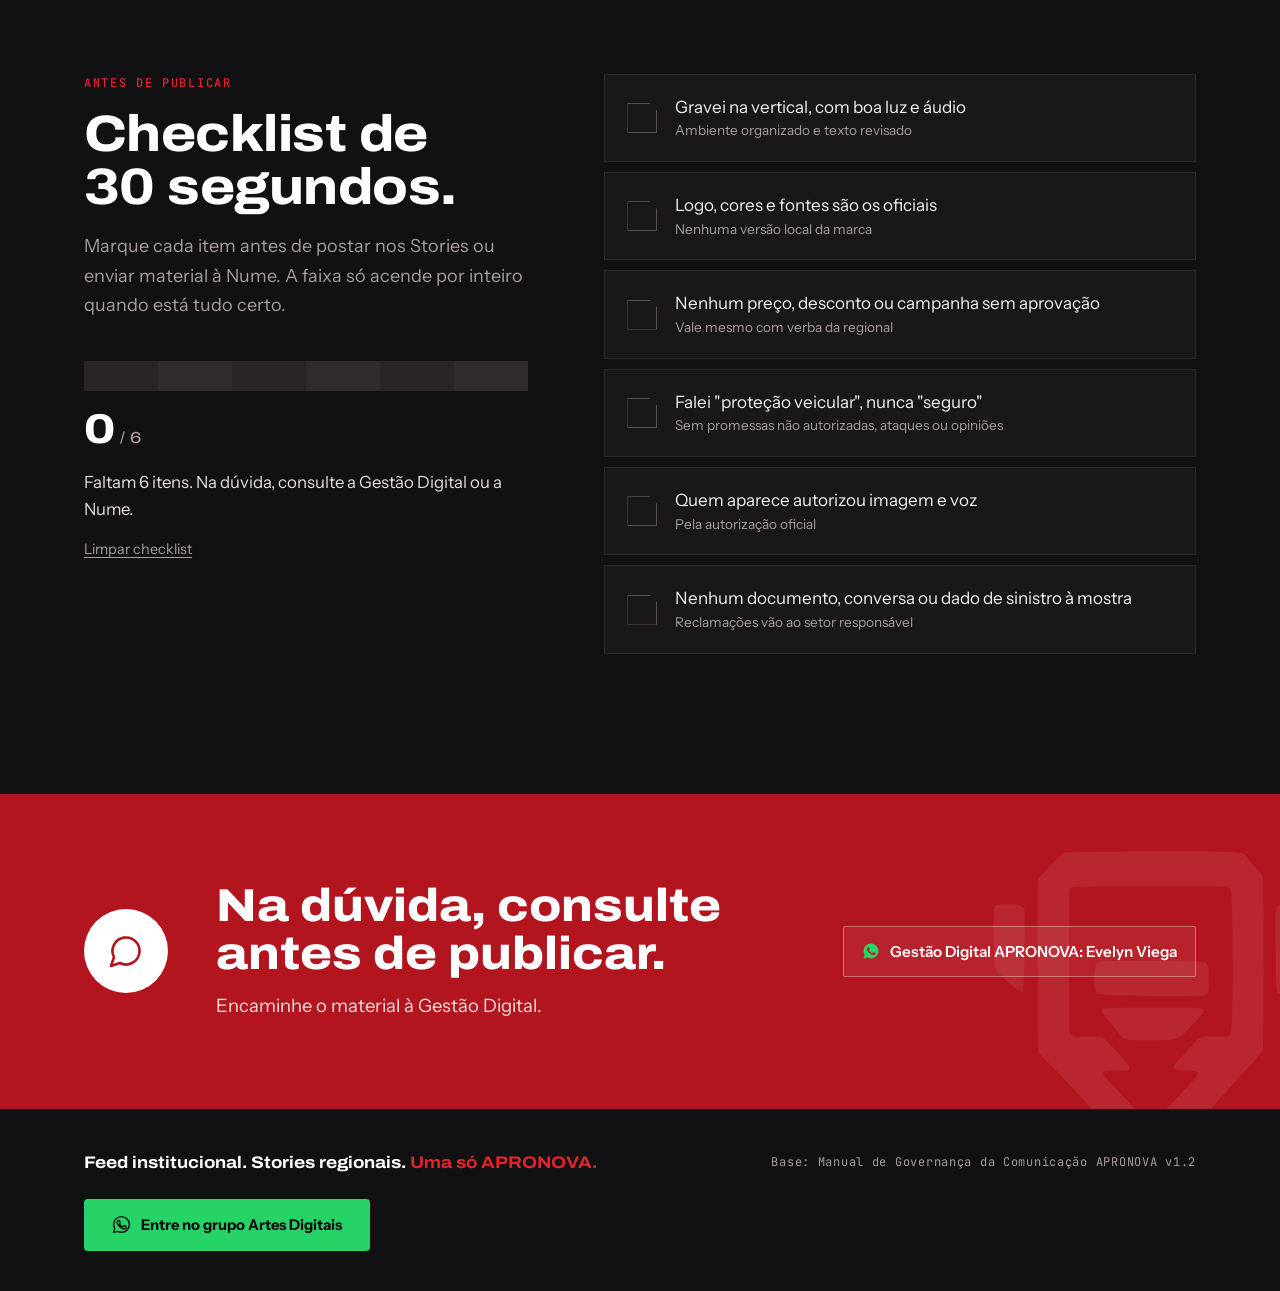
==== commit e929db2e: "Adiciona botão do Regulamento Ultra Black (card Ofertas e anúncios e lista de documentos)" ====
--- a/index.html
+++ b/index.html
@@ -162,6 +162,7 @@
 <article class="cc lit reveal"><div class="ib"><svg class="ico" aria-hidden="true"><use href="#i-tag"/></svg></div>
 <h3 class="h3">Ofertas e anúncios</h3>
 <p>Preços, descontos e campanhas precisam de aprovação, mesmo com verba da regional.</p>
+<a class="btn btn-red btn-sm" href="https://docs.google.com/document/d/15hPGSMzX95xqMYam_agBnU_0QZNec-K2/edit?usp=sharing&ouid=115999311834026701258&rtpof=true&sd=true" target="_blank" rel="noopener">Regulamento Ultra Black <svg class="ico" aria-hidden="true"><use href="#i-arrow"/></svg></a>
 </article>
 <article class="cc lit reveal"><div class="ib"><svg class="ico" aria-hidden="true"><use href="#i-shield"/></svg></div>
 <h3 class="h3">Imagem e privacidade</h3>
@@ -220,6 +221,7 @@
 <a class="doc-link" href="https://drive.google.com/file/d/1jjr7LyIbxkj4aa_VFfDfLaN94IUOBX1W/view?usp=share_link" target="_blank" rel="noopener"><span class="ib"><svg class="ico" aria-hidden="true"><use href="#i-image"/></svg></span><span class="doc-link-t">Manual de identidade visual</span><svg class="ico arr" aria-hidden="true"><use href="#i-arrow"/></svg></a>
 <a class="doc-link" href="https://docs.google.com/document/d/1Q_Q-b66lin9G_TEW-RFKDCEnqfah5cZW-IfC5_PTTw4/edit?usp=sharing" target="_blank" rel="noopener"><span class="ib"><svg class="ico" aria-hidden="true"><use href="#i-file"/></svg></span><span class="doc-link-t">Guia do consultor</span><svg class="ico arr" aria-hidden="true"><use href="#i-arrow"/></svg></a>
 <a class="doc-link" href="https://docs.google.com/document/d/1stzxfEeLuviEleTCzqr0O6nvtd9bFqMncXwRZuAje3E/edit?usp=sharing" target="_blank" rel="noopener"><span class="ib"><svg class="ico" aria-hidden="true"><use href="#i-grid"/></svg></span><span class="doc-link-t">Manual de diretrizes gerais da marca</span><svg class="ico arr" aria-hidden="true"><use href="#i-arrow"/></svg></a>
+<a class="doc-link" href="https://docs.google.com/document/d/15hPGSMzX95xqMYam_agBnU_0QZNec-K2/edit?usp=sharing&ouid=115999311834026701258&rtpof=true&sd=true" target="_blank" rel="noopener"><span class="ib"><svg class="ico" aria-hidden="true"><use href="#i-tag"/></svg></span><span class="doc-link-t">Regulamento Ultra Black</span><svg class="ico arr" aria-hidden="true"><use href="#i-arrow"/></svg></a>
 <a class="doc-link" href="https://docs.google.com/forms/d/e/1FAIpQLSfEcMYTbZy8fCdZ2a1cM8PzN1avmzPobIGlnoUR9f-c1R6mrw/viewform?usp=publish-editor" target="_blank" rel="noopener"><span class="ib"><svg class="ico" aria-hidden="true"><use href="#i-pen"/></svg></span><span class="doc-link-t">Termo de ciência e compromisso</span><svg class="ico arr" aria-hidden="true"><use href="#i-arrow"/></svg></a>
 <a class="doc-link" href="https://docs.google.com/forms/d/e/1FAIpQLSeiDPm4Lk98yo_oSzGkYqxqQRyEooC6-ALQwMBJsessvHGl-g/viewform?usp=publish-editor" target="_blank" rel="noopener"><span class="ib"><svg class="ico" aria-hidden="true"><use href="#i-lock"/></svg></span><span class="doc-link-t">Termo de reconhecimento de propriedade e governança</span><svg class="ico arr" aria-hidden="true"><use href="#i-arrow"/></svg></a>
 </div>
--- a/style.css
+++ b/style.css
@@ -152,6 +152,7 @@
 .cc.wide p{color:color-mix(in srgb,var(--bg) 72%,transparent)}
 .cc.wide .ib{background:color-mix(in srgb,var(--bg) 10%,transparent);color:var(--red-hot)}
 .cc.wide .h3{font-size:clamp(1.5rem,2.4vw,2rem)}
+.cc .btn-sm{justify-self:start;margin-top:6px;padding:12px 20px;font-size:.95rem}
 .say{display:grid;gap:12px}
 .say .row{display:grid;grid-template-columns:auto minmax(0,1fr);gap:16px;align-items:center;padding:18px 20px;border:1px solid color-mix(in srgb,var(--bg) 16%,transparent)}
 .say .row.yes{background:color-mix(in srgb,var(--bg) 6%,transparent)}
